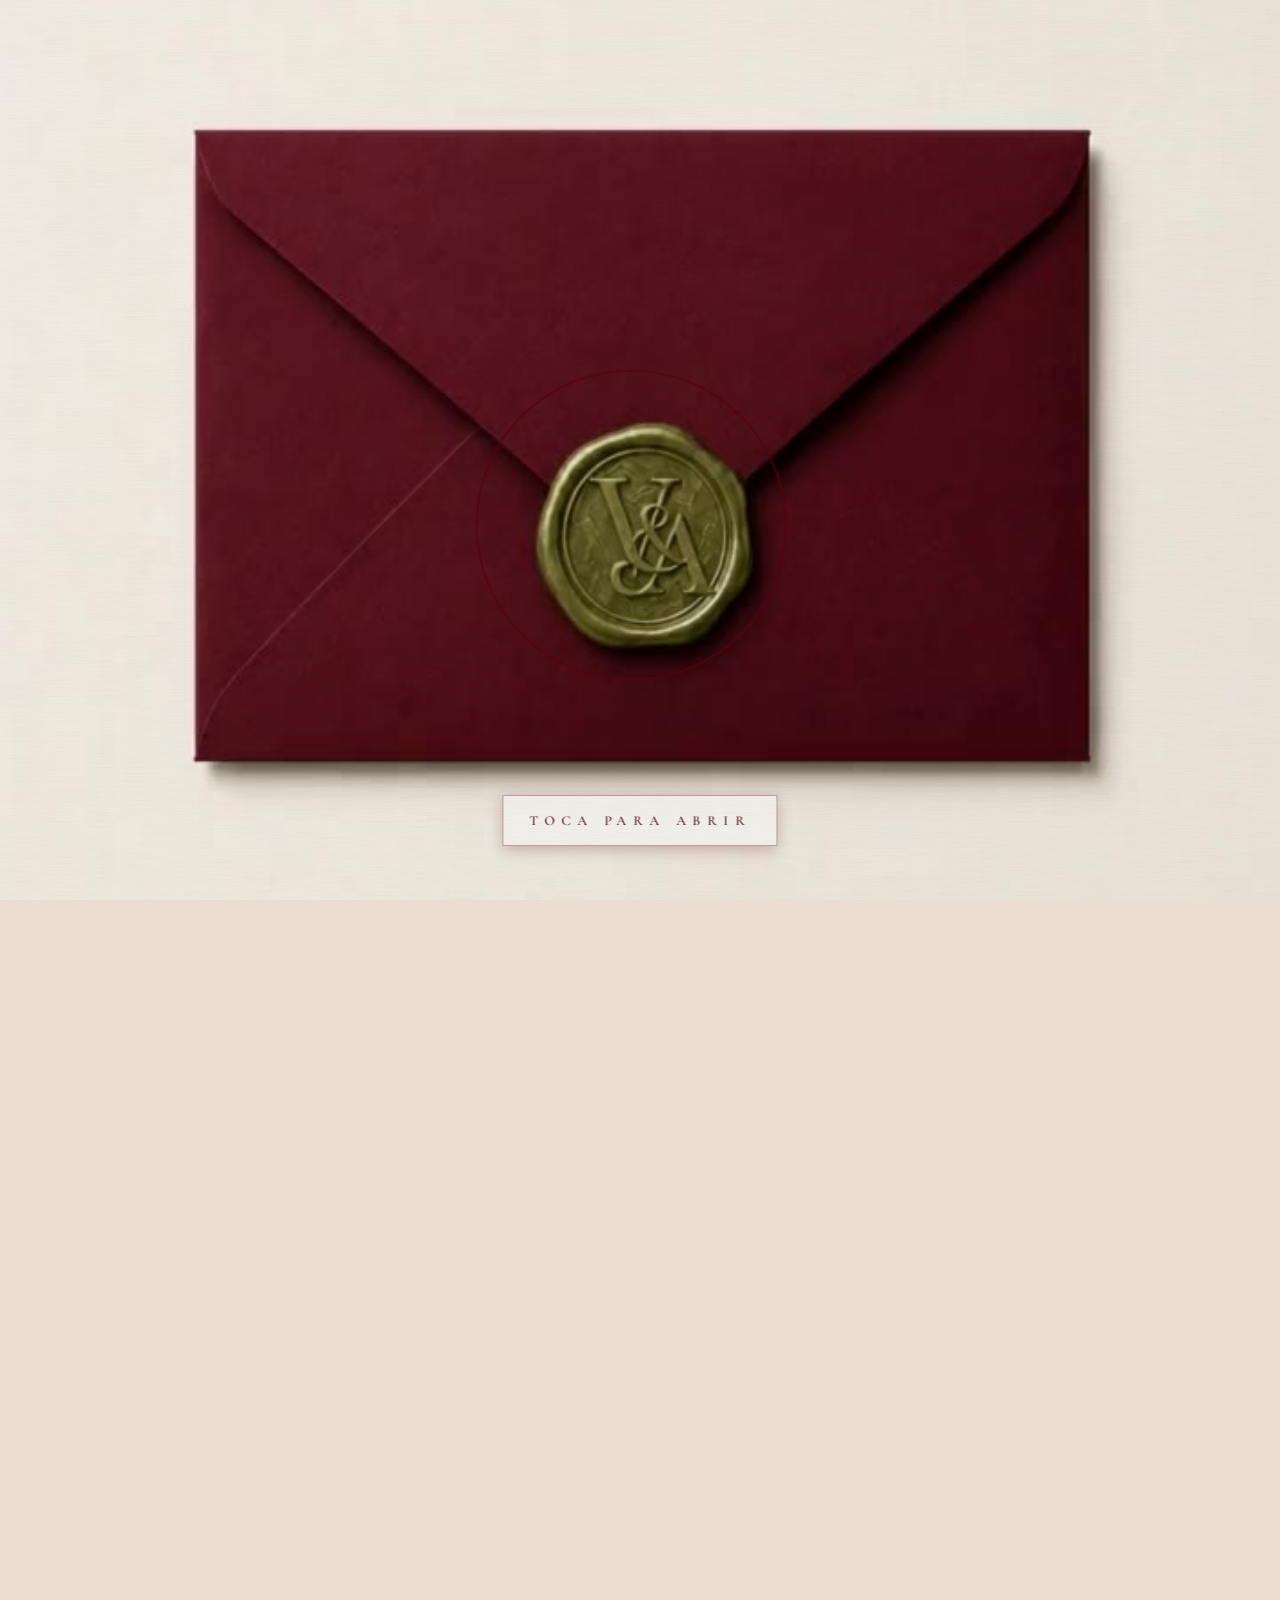
==== index.html @ ddeec551 "feat: los exports salen en Excel con el diseño de la invitación Eran CSV. Excel los abre con aviso d" ====
<!DOCTYPE html>
<html lang="es">
<head>
<meta charset="UTF-8">
<meta name="viewport" content="width=device-width, initial-scale=1.0, maximum-scale=1, user-scalable=no">
<meta name="theme-color" content="#5C1525">
<title>Valeria & Apolo · 07.11.2026</title>

<!-- ============================================================
     VISTA PREVIA EN WHATSAPP

     WhatsApp no deja adjuntar una foto a un mensaje pre-escrito
     (wa.me es solo texto). Lo que sí hace es leer estas etiquetas
     del link y armar una tarjeta con la foto, el título y la
     descripción. Por eso la foto de Valeria y Apolo aparece en el
     mensaje aunque el texto vaya solo.

     La URL de la imagen tiene que ser absoluta: el robot de
     WhatsApp no resuelve rutas relativas ni ejecuta JavaScript.
============================================================ -->
<meta property="og:type"        content="website">
<meta property="og:site_name"   content="Valeria &amp; Apolo">
<meta property="og:locale"      content="es_GT">
<meta property="og:url"         content="https://apoloalvaradoc-cmd.github.io/wedding-valeria-apolo/">
<meta property="og:title"       content="Valeria &amp; Apolo · 7 de noviembre 2026">
<meta property="og:description" content="Nos casamos y queremos que seas parte. Abre tu invitación y confirma tu asistencia.">
<meta property="og:image"       content="https://apoloalvaradoc-cmd.github.io/wedding-valeria-apolo/og-preview.jpg">
<meta property="og:image:type"  content="image/jpeg">
<meta property="og:image:width"  content="1200">
<meta property="og:image:height" content="630">
<meta property="og:image:alt"   content="Valeria y Apolo bailando en un muelle del lago de Atitlán">
<meta name="twitter:card"        content="summary_large_image">
<meta name="twitter:title"       content="Valeria &amp; Apolo · 7 de noviembre 2026">
<meta name="twitter:description" content="Nos casamos y queremos que seas parte. Abre tu invitación y confirma tu asistencia.">
<meta name="twitter:image"       content="https://apoloalvaradoc-cmd.github.io/wedding-valeria-apolo/og-preview.jpg">

<link rel="preconnect" href="https://fonts.googleapis.com">
<link rel="preconnect" href="https://fonts.gstatic.com" crossorigin>
<link href="https://fonts.googleapis.com/css2?family=Pinyon+Script&family=Cormorant+Garamond:wght@300;400;500;600;700&display=swap" rel="stylesheet">
<style>
/* ============================================================
   PALETA · basada en moodboard de Valeria & Apolo
   Burgundy · Rosa · Blush · Olivo · Sage · Crema
============================================================ */
:root {
  /* PANTONE OFICIAL · Valeria & Apolo */
  --wine:         #580410;  /* deep burgundy (primary) */
  --wine-dark:    #390000;  /* darker burgundy (deepest) */
  --wine-deep:    #390000;
  --wine-soft:    #6B0915;
  --corinto:      #580410;
  --rose:         #B8455E;
  --rose-powder:  #D9A7AC;
  --rose-deep:    #75763E;  /* aliased to olive (eyebrows etc.) */
  --blush:        #E6C4C0;
  --olive:        #75763E;  /* dark olive (text accents, eyebrows) */
  --olive-dark:   #5C5C2F;
  --olive-deep:   #4A4925;
  --sage:         #C4C5A0;  /* light sage (borders, dividers) */
  --cream:        #F1F0EA;  /* official off-white cream */
  --cream-light:  #F8F7F2;
  --cream-dark:   #E2E0D4;
  --ivory:        #F1F0EA;
  --ink:          #2B1F22;
  --muted:        #8A7A7D;
  --paper-shadow: rgba(57, 0, 0, 0.06);
  /* Dos tipografías en toda la invitación, no más:
       · script  — Pinyon Script, la de letra de carta. TODOS los títulos.
       · texto   — Cormorant Garamond, para todo lo demás.
     Las otras dos variables quedan como alias para no tener que tocar las
     41 declaraciones repartidas por el archivo; apuntan a las mismas dos
     familias. Antes había cuatro: Italianno era una segunda cursiva y Lato
     una segunda normal, y se mezclaban sin criterio. */
  --font-script:  'Pinyon Script', cursive;
  --font-display: 'Pinyon Script', cursive;
  --font-serif:   'Cormorant Garamond', serif;
  --font-sans:    'Cormorant Garamond', serif;
  /* Pinyon Script no tiene negrita real (un solo peso). Este trazo le da
     algo más de cuerpo sin el emborronado de la negrita sintética. */
  --trazo-titulo: 0.35px;
  --ease-luxe:    cubic-bezier(0.76, 0, 0.24, 1);
  --ease-soft:    cubic-bezier(0.25, 0.46, 0.45, 0.94);
  --paper-linen:  url("data:image/svg+xml,%3Csvg xmlns='http://www.w3.org/2000/svg' viewBox='0 0 400 400'%3E%3Cdefs%3E%3Cpattern id='v' x='0' y='0' width='2.2' height='80' patternUnits='userSpaceOnUse'%3E%3Crect width='0.7' height='80' fill='%23000' opacity='0.05'/%3E%3C/pattern%3E%3Cpattern id='h' x='0' y='0' width='80' height='2.2' patternUnits='userSpaceOnUse'%3E%3Crect width='80' height='0.5' fill='%23000' opacity='0.035'/%3E%3C/pattern%3E%3Cfilter id='g'%3E%3CfeTurbulence type='fractalNoise' baseFrequency='2.4' numOctaves='1' stitchTiles='stitch' seed='4'/%3E%3CfeColorMatrix values='0 0 0 0 0.24 0 0 0 0 0.08 0 0 0 0 0.12 0 0 0 0.08 0'/%3E%3C/filter%3E%3C/defs%3E%3Crect width='100%25' height='100%25' fill='url(%23v)'/%3E%3Crect width='100%25' height='100%25' fill='url(%23h)'/%3E%3Crect width='100%25' height='100%25' filter='url(%23g)'/%3E%3C/svg%3E");
  --paper-noise:  url("data:image/svg+xml,%3Csvg xmlns='http://www.w3.org/2000/svg' viewBox='0 0 320 320'%3E%3Cfilter id='n'%3E%3CfeTurbulence type='fractalNoise' baseFrequency='0.9' numOctaves='2' stitchTiles='stitch' seed='5'/%3E%3CfeColorMatrix values='0 0 0 0 0.28 0 0 0 0 0.06 0 0 0 0 0.10 0 0 0 0.07 0'/%3E%3C/filter%3E%3C/defs%3E%3Crect width='100%25' height='100%25' filter='url(%23n)'/%3E%3C/svg%3E");
  --paper-grain:  url("data:image/svg+xml,%3Csvg xmlns='http://www.w3.org/2000/svg' viewBox='0 0 200 200'%3E%3Cfilter id='g'%3E%3CfeTurbulence type='fractalNoise' baseFrequency='1.8' numOctaves='1' stitchTiles='stitch' seed='8'/%3E%3CfeColorMatrix values='0 0 0 0 0.18 0 0 0 0 0.06 0 0 0 0 0.09 0 0 0 0.05 0'/%3E%3C/filter%3E%3C/defs%3E%3Crect width='100%25' height='100%25' filter='url(%23g)'/%3E%3C/svg%3E");
  /* High-frequency cotton fibers (long thin strands) */
  --paper-fibers: url("data:image/svg+xml,%3Csvg xmlns='http://www.w3.org/2000/svg' viewBox='0 0 320 320'%3E%3Cfilter id='f'%3E%3CfeTurbulence type='turbulence' baseFrequency='0.025 1.4' numOctaves='2' seed='11'/%3E%3CfeColorMatrix values='0 0 0 0 0.42 0 0 0 0 0.30 0 0 0 0 0.18 0 0 0 0.18 0'/%3E%3C/filter%3E%3Crect width='100%25' height='100%25' filter='url(%23f)'/%3E%3C/svg%3E");
  /* Cross-fiber weave (low-freq mottling) */
  --paper-cotton: url("data:image/svg+xml,%3Csvg xmlns='http://www.w3.org/2000/svg' viewBox='0 0 280 280'%3E%3Cfilter id='c'%3E%3CfeTurbulence type='fractalNoise' baseFrequency='0.55' numOctaves='3' stitchTiles='stitch' seed='3'/%3E%3CfeColorMatrix values='0 0 0 0 0.50 0 0 0 0 0.32 0 0 0 0 0.20 0 0 0 0.10 0'/%3E%3C/filter%3E%3Crect width='100%25' height='100%25' filter='url(%23c)'/%3E%3C/svg%3E");
  /* Velvet pile — directional thread pattern */
  --velvet-pile: url("data:image/svg+xml,%3Csvg xmlns='http://www.w3.org/2000/svg' viewBox='0 0 600 600'%3E%3Cfilter id='vp'%3E%3CfeTurbulence type='turbulence' baseFrequency='0.9 0.04' numOctaves='3' seed='7'/%3E%3CfeColorMatrix values='0 0 0 0 0.04 0 0 0 0 0.02 0 0 0 0 0.03 0 0 0 0.65 0'/%3E%3C/filter%3E%3Crect width='100%25' height='100%25' filter='url(%23vp)'/%3E%3C/svg%3E");
  /* Foxing / time spots — irregular faded marks */
  --paper-foxing: url("data:image/svg+xml,%3Csvg xmlns='http://www.w3.org/2000/svg' viewBox='0 0 400 400'%3E%3Cfilter id='fx'%3E%3CfeTurbulence type='fractalNoise' baseFrequency='0.012' numOctaves='2' seed='17'/%3E%3CfeColorMatrix values='0 0 0 0 0.55 0 0 0 0 0.35 0 0 0 0 0.18 0 0 0 0.06 -0.02'/%3E%3C/filter%3E%3Crect width='100%25' height='100%25' filter='url(%23fx)'/%3E%3C/svg%3E");
}
* { margin: 0; padding: 0; box-sizing: border-box; }
html { scroll-behavior: smooth; -webkit-text-size-adjust: 100%; }
body {
  font-family: var(--font-sans);
  /* Background oficial del proyecto · #EBDDD1 (warm beige) */
  background: #EBDDD1;
  color: var(--ink);
  line-height: 1.6;
  -webkit-font-smoothing: antialiased;
  -moz-osx-font-smoothing: grayscale;
  overflow-x: hidden;
  position: relative;
}
body::before {
  content: ''; position: fixed; inset: 0; pointer-events: none; z-index: 1;
  background:
    /* sutiles ambientes warm en blanco */
    radial-gradient(ellipse 80% 50% at 15% 10%, rgba(255, 250, 235, 0.5), transparent 60%),
    radial-gradient(ellipse 70% 40% at 85% 90%, rgba(107, 26, 45, 0.04), transparent 60%);
}
body > * { position: relative; z-index: 2; }
button { font: inherit; cursor: pointer; border: none; background: none; color: inherit; }
input, textarea, select { font: inherit; color: inherit; }
img { max-width: 100%; display: block; }
a { color: inherit; text-decoration: none; }
.hidden { display: none !important; }
::selection { background: var(--wine); color: var(--cream); }
body.locked { overflow: hidden; }

/* ============================================================
   COVER · cream embossed envelope on linen surface
   Real photographic textures · Textura papel.png + Sello invitación.png
============================================================ */
#cover {
  position: fixed; inset: 0; z-index: 200;
  cursor: pointer;
  /* Tilt parallax variables (set by JS) */
  --tilt-x: 0deg;
  --tilt-y: 0deg;
  --tilt-px: 0px;
  --tilt-py: 0px;
  --light-x: 35%;
  --light-y: 28%;

  /* Respaldo por si el <video> no carga en absoluto: el sobre se ve igual.
     Va en el shorthand porque uno posterior borraría background-image. */
  background: #EBDDD1 url('portada-poster.jpg') center / cover no-repeat;
  display: flex; flex-direction: column; align-items: center; justify-content: center;
  padding: 2rem 1.2rem;
  perspective: 1600px;
  overflow: hidden;
  transition: opacity 1.1s ease 1.1s, transform 1.1s ease 1.1s, visibility 0s linear 2.3s;
}
/* very subtle warm vignette around edges (cream-on-cream depth) */
#cover::before {
  content: ''; position: absolute; inset: 0; pointer-events: none;
  background:
    radial-gradient(ellipse 115% 90% at 50% 50%, transparent 60%, rgba(160, 115, 65, 0.10) 92%, rgba(140, 90, 45, 0.20) 100%);
  mix-blend-mode: multiply;
  z-index: 1;
}
/* removed warm specular bloom that lit only the upper portion */
#cover::after {
  content: ''; position: absolute; inset: 0; pointer-events: none;
}

/* unifying paper-grain overlay across the whole cover (above envelope, very subtle) */
.cover-grain {
  position: absolute; inset: 0; pointer-events: none; z-index: 30;
  background-image: var(--paper-fibers), var(--paper-grain);
  background-size: 320px 320px, 200px 200px;
  mix-blend-mode: multiply;
  opacity: 0.35;
}
#cover.dismissed { opacity: 0; pointer-events: none; visibility: hidden; transform: scale(1.04); }

/* ============================================================
   COVER · VIDEO + TAP BUTTON (nueva portada)
============================================================ */
.cover-video {
  position: absolute;
  inset: 0;
  width: 100%;
  height: 100%;
  object-fit: cover;
  object-position: center;
  z-index: 1;
  pointer-events: none;
}

.cover-tap {
  position: absolute;
  /* Valores de arranque: posicionarSello() los recalcula sobre el sello real
     del video en cuanto carga, y en cada resize. Ver el JS más abajo. */
  top: 53%; left: 50%;
  transform: translate(-50%, -50%);
  width: clamp(110px, 26vw, 140px);
  aspect-ratio: 1;
  border-radius: 50%;
  /* Transparente — solo el borde y los pulse rings son visibles */
  background: transparent;
  border: none;
  cursor: pointer;
  z-index: 5;
  outline: none;
  display: flex;
  align-items: center;
  justify-content: center;
  padding: 0;
  transition: transform 0.25s var(--ease-soft);
}
.cover-tap:hover {
  transform: translate(-50%, -50%) scale(1.05);
}
.cover-tap:active { transform: translate(-50%, -50%) scale(0.96); }

/* When fading, slide the button up slightly */
#cover.opening .cover-tap { transform: translate(-50%, -50%) scale(1.1); opacity: 0; transition: opacity 0.5s ease, transform 0.5s ease; }
.cover-tap:focus-visible { outline: 2px dashed rgba(241, 240, 234, 0.7); outline-offset: 6px; }

/* Pulse rings (idle indicator) — visible burgundy on cream/white */
.cover-tap-pulse {
  position: absolute;
  inset: 0;
  border-radius: 50%;
  border: 2px solid rgba(88, 4, 16, 0.45);
  pointer-events: none;
  animation: coverTapRipple 2.6s ease-out infinite;
}
.cover-tap-pulse.delay { animation-delay: 1.3s; }
@keyframes coverTapRipple {
  0%   { transform: scale(0.8); opacity: 0; }
  20%  { opacity: 0.85; }
  100% { transform: scale(1.7); opacity: 0; }
}

.cover-tap-label {
  position: absolute;
  cursor: pointer;
  /* La barra inferior de Safari en iPhone tapa lo anclado abajo. */
  bottom: calc(6% + env(safe-area-inset-bottom, 0px));
  left: 50%;
  transform: translateX(-50%);
  z-index: 6;
  font-family: var(--font-sans);
  font-size: 0.85rem;
  letter-spacing: 0.5em;
  text-transform: uppercase;
  color: var(--wine);
  background: rgba(241, 240, 234, 0.9);
  backdrop-filter: blur(6px);
  -webkit-backdrop-filter: blur(6px);
  padding: 0.85rem 1.6rem;
  border: 1px solid rgba(88, 4, 16, 0.35);
  white-space: nowrap;
  font-weight: 500;
  pointer-events: none;
  box-shadow: 0 4px 14px rgba(88, 4, 16, 0.25);
  animation: coverTapLabelPulse 2.4s ease-in-out infinite;
}
@keyframes coverTapLabelPulse {
  0%, 100% { opacity: 0.85; }
  50%      { opacity: 1; }
}

/* Cuando está abriendo, esconder el botón inmediatamente */
/* Mientras el video termina de cargar tras el toque, los anillos laten más
   rápido: sin esto la portada parece congelada y se vuelve a tocar. */
#cover.cargando .cover-tap-pulse { animation-duration: 0.9s; }
#cover.cargando .cover-tap { animation: coverEsperando 1.2s ease-in-out infinite; }
@keyframes coverEsperando {
  0%, 100% { transform: translate(-50%, -50%) scale(1); }
  50%      { transform: translate(-50%, -50%) scale(1.06); }
}

#cover.opening .cover-tap,
#cover.opening .cover-tap-pulse,
#cover.opening .cover-tap-label { opacity: 0; transition: opacity 0.45s ease; pointer-events: none; }

/* ---------- atmosphere: floating gold motes (sun-flecks on paper) ---------- */
.dust-motes { position: absolute; inset: 0; pointer-events: none; z-index: 3; overflow: hidden; mix-blend-mode: multiply; }
.dust-mote {
  position: absolute;
  width: 4px; height: 4px;
  border-radius: 50%;
  background: radial-gradient(circle, rgba(150, 100, 50, 0.65) 0%, rgba(140, 90, 45, 0.25) 40%, transparent 70%);
  filter: blur(0.6px);
  opacity: 0;
  animation: dustDrift linear infinite;
}
@keyframes dustDrift {
  0%   { transform: translate3d(0, 105vh, 0); opacity: 0; }
  10%  { opacity: var(--dust-op, 0.7); }
  85%  { opacity: var(--dust-op, 0.7); }
  100% { transform: translate3d(var(--dust-dx, 30px), -10vh, 0); opacity: 0; }
}
.dust-mote:nth-child(1)  { left: 6%;  width: 5px; height: 5px; --dust-dx: 30px;  --dust-op: 0.85; animation-duration: 24s; animation-delay: -2s; }
.dust-mote:nth-child(2)  { left: 14%; width: 3px; height: 3px; --dust-dx: -22px; --dust-op: 0.55; animation-duration: 32s; animation-delay: -8s; }
.dust-mote:nth-child(3)  { left: 22%; width: 6px; height: 6px; --dust-dx: 40px;  --dust-op: 0.7;  animation-duration: 28s; animation-delay: -16s; }
.dust-mote:nth-child(4)  { left: 30%; width: 2px; height: 2px; --dust-dx: -35px; --dust-op: 0.4;  animation-duration: 38s; animation-delay: -4s; }
.dust-mote:nth-child(5)  { left: 38%; width: 4px; height: 4px; --dust-dx: 18px;  --dust-op: 0.7;  animation-duration: 30s; animation-delay: -22s; }
.dust-mote:nth-child(6)  { left: 48%; width: 3px; height: 3px; --dust-dx: -28px; --dust-op: 0.5;  animation-duration: 26s; animation-delay: -10s; }
.dust-mote:nth-child(7)  { left: 56%; width: 5px; height: 5px; --dust-dx: 33px;  --dust-op: 0.8;  animation-duration: 34s; animation-delay: -18s; }
.dust-mote:nth-child(8)  { left: 64%; width: 2px; height: 2px; --dust-dx: -20px; --dust-op: 0.45; animation-duration: 40s; animation-delay: -6s; }
.dust-mote:nth-child(9)  { left: 72%; width: 4px; height: 4px; --dust-dx: 42px;  --dust-op: 0.65; animation-duration: 28s; animation-delay: -14s; }
.dust-mote:nth-child(10) { left: 80%; width: 6px; height: 6px; --dust-dx: -25px; --dust-op: 0.85; animation-duration: 30s; animation-delay: -2s; }
.dust-mote:nth-child(11) { left: 88%; width: 3px; height: 3px; --dust-dx: 22px;  --dust-op: 0.55; animation-duration: 36s; animation-delay: -20s; }
.dust-mote:nth-child(12) { left: 94%; width: 4px; height: 4px; --dust-dx: -30px; --dust-op: 0.7;  animation-duration: 32s; animation-delay: -12s; }

/* ---------- falling rose petals (burgundy on cream — readable contrast) ---------- */
.petals { position: absolute; inset: 0; pointer-events: none; overflow: hidden; z-index: 2; }
.petal {
  position: absolute; top: -30px;
  width: 14px; height: 14px;
  background: radial-gradient(ellipse at 30% 30%, #C8657A, #9C2840 55%, #6B1A2D 100%);
  border-radius: 50% 0 50% 0;
  opacity: 0;
  filter: drop-shadow(0 3px 4px rgba(80, 30, 35, 0.3)) blur(0.6px);
  animation: petalFall linear infinite;
}
@keyframes petalFall {
  0%   { transform: translate3d(0, -30px, 0) rotate(0deg); opacity: 0; }
  8%   { opacity: 0.85; }
  92%  { opacity: 0.7; }
  100% { transform: translate3d(var(--x-drift, 30px), 110vh, 0) rotate(540deg); opacity: 0; }
}
.petal:nth-child(1)  { left: 8%;  animation-duration: 18s; animation-delay: -1s;  --x-drift: 35px; }
.petal:nth-child(2)  { left: 24%; animation-duration: 24s; animation-delay: -7s;  --x-drift: -28px; filter: drop-shadow(0 2px 3px rgba(0,0,0,0.2)) blur(1.4px); }
.petal:nth-child(3)  { left: 42%; animation-duration: 22s; animation-delay: -13s; --x-drift: 45px; }
.petal:nth-child(4)  { left: 60%; animation-duration: 26s; animation-delay: -3s;  --x-drift: -38px; filter: drop-shadow(0 2px 3px rgba(0,0,0,0.2)) blur(1.6px); }
.petal:nth-child(5)  { left: 76%; animation-duration: 20s; animation-delay: -9s;  --x-drift: 32px; }
.petal:nth-child(6)  { left: 92%; animation-duration: 23s; animation-delay: -5s;  --x-drift: -25px; filter: drop-shadow(0 2px 3px rgba(0,0,0,0.2)) blur(1.2px); }
.petal.dark  { background: radial-gradient(ellipse at 30% 30%, #9C2E45, #6B1A2D 60%, #3F0C18); }
.petal.cream { background: radial-gradient(ellipse at 30% 30%, #E0B5B0, #B8455E 55%, #8B2A3F); }

/* ---------- top eyebrow ---------- */
.cover-eyebrow {
  font-family: var(--font-serif); font-weight: 500;
  font-size: 1.05rem; letter-spacing: 0.4em; text-transform: uppercase;
  color: var(--wine-dark);
  margin-bottom: 2.2rem;
  position: relative; z-index: 5;
  display: inline-flex; align-items: center; gap: 0.95rem;
  text-shadow: 0 1px 0 rgba(255, 252, 240, 0.7);
  opacity: 0; animation: fadeInUp 1.2s var(--ease-soft) 0.4s both;
}
.cover-eyebrow::before, .cover-eyebrow::after {
  content: ''; width: 42px; height: 1px;
  background: linear-gradient(to right, transparent, rgba(74, 16, 31, 0.6), transparent);
}

/* ---------- the paper stage (3D wrapper for parallax tilt) ---------- */
.paper-stage {
  position: relative; z-index: 10;
  width: min(86vw, 410px);
  aspect-ratio: 1.42 / 1;
  transform-style: preserve-3d;
  transform: rotateX(calc(var(--tilt-y) * -1)) rotateY(var(--tilt-x)) translate3d(var(--tilt-px), var(--tilt-py), 0);
  transition: transform 0.45s cubic-bezier(0.2, 0.8, 0.2, 1);
  opacity: 0; animation: stageEntrance 1.4s var(--ease-luxe) 0.5s both;
}
@media (min-width: 640px) { .paper-stage { width: min(70vw, 470px); } }
@keyframes stageEntrance {
  0%   { opacity: 0; transform: translateY(-80px) scale(0.92) rotateX(8deg); }
  60%  { opacity: 1; transform: translateY(8px) scale(1.01) rotateX(-1deg); }
  100% { opacity: 1; transform: translateY(0) scale(1) rotateX(0); }
}

/* ---------- THE ENVELOPE ---------- */
.envelope {
  position: relative; width: 100%; height: 100%;
  transform-style: preserve-3d; cursor: pointer;
  transition: transform 0.4s var(--ease-soft);
  /* burgundy on cream — sombras más oscuras para contraste */
  filter:
    drop-shadow(0 1px 0 rgba(40, 10, 18, 0.32))             /* hairline edge */
    drop-shadow(0 3px 5px rgba(40, 10, 18, 0.4))            /* contact shadow */
    drop-shadow(0 14px 22px rgba(50, 15, 22, 0.32))         /* lift shadow */
    drop-shadow(0 32px 48px rgba(40, 10, 18, 0.24))         /* mid ambient */
    drop-shadow(0 56px 76px rgba(30, 5, 12, 0.18));         /* wide ambient */
  animation: envelopeBreathe 7s ease-in-out infinite 2s;
}
.envelope:hover { transform: translateY(-2px); }
@keyframes envelopeBreathe {
  0%, 100% { transform: translateY(0); }
  50%      { transform: translateY(-2px); }
}

/* ---------- ENVELOPE BODY (rectangle behind the flap, embossed corners visible) ---------- */
.envelope-body {
  position: absolute; inset: 0;
  background:
    /* burgundy envelope photo recoloreada — embossed flowers + V baked in */
    url("Sobre-burgundy.png"),
    var(--wine);
  /* show bottom portion of the image (below the V) so body reads as plain burgundy paper */
  background-size: 100% 220%, 100% 100%;
  background-position: center 100%, center;
  background-repeat: no-repeat, no-repeat;
  border-radius: 3px;
  box-shadow:
    inset 0 0 60px rgba(0, 0, 0, 0.2),
    inset 0 -2px 6px rgba(0, 0, 0, 0.15);
  overflow: hidden;
}
/* darker side-shading on burgundy — adds depth */
.envelope-body::before {
  content: ''; position: absolute; inset: 0; pointer-events: none;
  background:
    radial-gradient(ellipse 130% 8% at 50% 0%,   transparent 60%, rgba(0, 0, 0, 0.18) 100%),
    radial-gradient(ellipse 130% 8% at 50% 100%, transparent 60%, rgba(0, 0, 0, 0.18) 100%),
    radial-gradient(ellipse 6% 120% at 0% 50%,   transparent 60%, rgba(0, 0, 0, 0.15) 100%),
    radial-gradient(ellipse 6% 120% at 100% 50%, transparent 60%, rgba(0, 0, 0, 0.15) 100%);
}
/* V-crease shadow — darker on burgundy */
.envelope-body::after {
  content: ''; position: absolute; inset: 0; pointer-events: none;
  background:
    linear-gradient(to bottom right, transparent 49.4%, rgba(0, 0, 0, 0.32) 49.75%, rgba(0, 0, 0, 0.45) 50%, rgba(0, 0, 0, 0.32) 50.25%, transparent 50.6%),
    linear-gradient(to bottom left,  transparent 49.4%, rgba(0, 0, 0, 0.32) 49.75%, rgba(0, 0, 0, 0.45) 50%, rgba(0, 0, 0, 0.32) 50.25%, transparent 50.6%);
}

/* monogram on body (visible only when flap is open — sits behind card) */
.envelope-body-monogram {
  position: absolute; left: 50%; top: 50%; transform: translate(-50%, -55%);
  font-family: var(--font-script);
  font-size: clamp(4rem, 14vw, 6rem);
  color: rgba(110, 65, 30, 0.18);
  letter-spacing: -0.04em;
  white-space: nowrap;
  text-shadow:
    1px 1px 0 rgba(60, 30, 12, 0.16),
    -1px -1px 0 rgba(255, 250, 230, 0.5);
  pointer-events: none;
  z-index: 1;
  display: none; /* keep clean — texture handles the visual richness */
}

/* gold foil hairline border visible inside the envelope */
.envelope-body-border {
  position: absolute; inset: 8px; pointer-events: none;
  border: 0.5px solid rgba(155, 110, 50, 0.35);
  z-index: 1;
}
.envelope-body-border::after {
  content: ''; position: absolute; inset: 1.5px; pointer-events: none;
  border: 0.5px solid rgba(255, 230, 180, 0.25);
}

/* ---------- THE INNER CARD (slides up from envelope) ---------- */
.envelope-card {
  position: absolute;
  top: 9%; left: 5%; right: 5%; bottom: 9%;
  background:
    url("Textura%20papel.png"),
    linear-gradient(180deg, var(--cream) 0%, var(--cream-dark) 100%);
  background-size: cover, 100% 100%;
  background-blend-mode: multiply, normal;
  border-radius: 1px;
  display: flex; flex-direction: column;
  align-items: center; justify-content: center;
  padding: 1rem 1.4rem;
  z-index: 2;
  /* starts inside the envelope, slightly below center so flap covers it */
  transform: translateY(8%) scale(0.97);
  opacity: 0;
  box-shadow:
    0 1px 0 rgba(255,255,255,0.4) inset,
    0 4px 8px rgba(85, 45, 20, 0.18),
    0 8px 16px rgba(75, 40, 15, 0.12);
  transition: transform 1.4s cubic-bezier(0.22, 0.6, 0.3, 1) 1s, opacity 0.4s ease 1s, box-shadow 1.2s ease 1s;
}
.envelope-card::before {
  content: ''; position: absolute; inset: 8px; pointer-events: none;
  border: 0.5px solid rgba(120, 70, 35, 0.35);
}
.envelope-card::after {
  content: ''; position: absolute; inset: 11px; pointer-events: none;
  border-top: 0.5px solid rgba(170, 130, 70, 0.4);
  border-bottom: 0.5px solid rgba(170, 130, 70, 0.4);
}
.card-eyebrow {
  font-family: var(--font-serif);
  font-size: 0.55rem; letter-spacing: 0.5em; text-transform: uppercase;
  color: rgba(115, 70, 35, 0.7);
}
.card-monogram {
  font-family: var(--font-script);
  color: var(--wine-deep);
  font-size: clamp(2rem, 6.5vw, 2.6rem);
  line-height: 1;
  margin: 0.25rem 0 0.15rem;
  text-shadow:
    1px 1px 0 rgba(255,250,235,0.6),
    -0.5px -0.5px 0 rgba(60, 30, 12, 0.4);
}
.card-divider {
  display: inline-flex; align-items: center; gap: 0.4rem;
  margin: 0.2rem 0;
}
.card-divider .l { width: 22px; height: 1px; background: linear-gradient(to right, transparent, rgba(115, 70, 35, 0.6)); }
.card-divider .r { width: 22px; height: 1px; background: linear-gradient(to left, transparent, rgba(115, 70, 35, 0.6)); }
.card-divider .d { width: 3px; height: 3px; border-radius: 50%; background: rgba(115, 70, 35, 0.7); }
.card-date {
  font-family: var(--font-serif);
  color: var(--wine-deep);
  font-size: 0.78rem; letter-spacing: 0.32em;
  margin-top: 0.2rem;
}
.envelope.opening .envelope-card {
  transform: translateY(-52%) scale(1.02);
  opacity: 1;
  box-shadow:
    0 1px 0 rgba(255,255,255,0.4) inset,
    0 22px 38px rgba(80, 40, 15, 0.4),
    0 38px 60px rgba(75, 35, 10, 0.28);
}

/* ---------- THE FLAP (top triangle, hinged at top — uses real paper texture) ---------- */
.envelope-flap {
  position: absolute; top: 0; left: 0; width: 100%; height: 62%;
  background:
    /* same burgundy envelope image — show top portion (con la V baked in) */
    url("Sobre-burgundy.png"),
    var(--wine);
  background-size: 100% 162%, 100% 100%;
  background-position: center 0%, center;
  background-repeat: no-repeat, no-repeat;
  clip-path: polygon(0 0, 100% 0, 50% 100%);
  transform-origin: top center;
  transform: rotateX(0deg);
  transition: transform 1.2s cubic-bezier(0.5, 0.05, 0.2, 1.15) 0.55s;
  z-index: 4;
  backface-visibility: hidden;
  /* drop-shadow del flap sobre el body — define la V */
  filter:
    drop-shadow(0 4px 6px rgba(0, 0, 0, 0.45))
    drop-shadow(0 1px 2px rgba(0, 0, 0, 0.3));
}
/* subtle fold highlight at top */
.envelope-flap::before {
  content: ''; position: absolute; top: 0; left: 0; right: 0; height: 4px;
  background: linear-gradient(to bottom,
    rgba(255, 250, 230, 0.5) 0%,
    rgba(120, 80, 35, 0.18) 100%);
  pointer-events: none;
}
.envelope-flap-monogram { display: none; }

.envelope.opening .envelope-flap { transform: rotateX(-178deg); transition-delay: 0.55s; }

/* ---------- WAX SEAL · transparent PNG (real photo, sits naturally on paper) ---------- */
.envelope-seal {
  position: absolute; top: 50%; left: 50%;
  transform: translate(-50%, -50%) rotate(-7deg);
  width: clamp(100px, 28%, 130px); aspect-ratio: 1;
  z-index: 5;
  cursor: pointer;
  transition: transform 0.4s var(--ease-luxe), opacity 0.4s ease;
}
/* paper-indent ring: where the wax has pressed the paper down (darkens slightly + softens) */
.envelope-seal::before {
  content: ''; position: absolute;
  left: -6%; right: -6%; top: -2%; bottom: -10%;
  border-radius: 50%;
  background: radial-gradient(ellipse at 50% 60%,
    rgba(0, 0, 0, 0) 50%,
    rgba(0, 0, 0, 0.25) 65%,
    rgba(0, 0, 0, 0.42) 75%,
    rgba(0, 0, 0, 0) 90%);
  filter: blur(4px);
  z-index: -1;
}
.envelope-seal img {
  width: 100%; height: 100%;
  object-fit: contain;
  display: block;
  pointer-events: none;
  user-select: none;
  /* Tiny irregular tilt + multi-layer drop shadow on the burgundy paper */
  transform: rotate(2deg);
  filter:
    drop-shadow(0 1px 1px rgba(0, 0, 0, 0.55))
    drop-shadow(0 4px 6px rgba(0, 0, 0, 0.45))
    drop-shadow(0 10px 14px rgba(0, 0, 0, 0.4));
}
.envelope-seal:hover { transform: translate(-50%, -50%) rotate(-7deg) scale(1.04); }
.envelope-seal:hover img { filter: drop-shadow(0 1px 1px rgba(0, 0, 0, 0.55)) drop-shadow(0 4px 6px rgba(0, 0, 0, 0.45)) drop-shadow(0 14px 20px rgba(0, 0, 0, 0.55)) brightness(1.05); }
/* on click: tiny shake → growth → crack apart */
.envelope.opening .envelope-seal {
  animation: sealSnap 0.7s cubic-bezier(0.4, 0, 0.7, 0) forwards;
}
@keyframes sealSnap {
  0%   { transform: translate(-50%, -50%) rotate(-7deg) scale(1); opacity: 1; }
  10%  { transform: translate(-50.5%, -50%) rotate(-8deg) scale(1.02); opacity: 1; }
  20%  { transform: translate(-49.5%, -50%) rotate(-6deg) scale(1.03); opacity: 1; }
  30%  { transform: translate(-50.5%, -50%) rotate(-8deg) scale(1.05); opacity: 1; }
  40%  { transform: translate(-50%, -50%) rotate(-7deg) scale(1.16); opacity: 1; }
  100% { transform: translate(-50%, -50%) rotate(-5deg) scale(0.78); opacity: 0; }
}

/* wax shards — copies of the real seal image, masked to chunks, flying outward */
.seal-shards {
  position: absolute; top: 50%; left: 50%;
  width: clamp(100px, 28%, 130px); aspect-ratio: 1;
  transform: translate(-50%, -50%) rotate(-7deg);
  pointer-events: none; z-index: 6;
  opacity: 0;
}
.envelope.opening .seal-shards { opacity: 1; }
.seal-shard {
  position: absolute;
  inset: 0;
  background-image: url("Sello-verde.png");
  background-size: 100% 100%;
  background-repeat: no-repeat;
  filter: drop-shadow(0 6px 8px rgba(20, 30, 10, 0.5)) drop-shadow(0 2px 3px rgba(0,0,0,0.4));
  opacity: 0;
}
.seal-shard.s1 {
  clip-path: polygon(50% 50%, 100% 22%, 100% 70%, 78% 100%, 50% 92%);
  animation: shardFly1 1.2s cubic-bezier(0.3, 0, 0.7, 1) 0.35s forwards;
}
.seal-shard.s2 {
  clip-path: polygon(50% 50%, 22% 100%, 0% 75%, 5% 35%, 28% 18%);
  animation: shardFly2 1.2s cubic-bezier(0.3, 0, 0.7, 1) 0.4s forwards;
}
.seal-shard.s3 {
  clip-path: polygon(50% 50%, 28% 18%, 50% 8%, 78% 18%, 95% 35%);
  animation: shardFly3 1.2s cubic-bezier(0.3, 0, 0.7, 1) 0.45s forwards;
}
/* gravity arc: shards fly outward, then drop down */
@keyframes shardFly1 {
  0%   { opacity: 1; transform: translate(0,0) rotate(0); }
  35%  { opacity: 1; transform: translate(50%, -10%) rotate(80deg); }
  100% { opacity: 0; transform: translate(85%, 130%) rotate(220deg); }
}
@keyframes shardFly2 {
  0%   { opacity: 1; transform: translate(0,0) rotate(0); }
  35%  { opacity: 1; transform: translate(-65%, -8%) rotate(-100deg); }
  100% { opacity: 0; transform: translate(-105%, 130%) rotate(-260deg); }
}
@keyframes shardFly3 {
  0%   { opacity: 1; transform: translate(0,0) rotate(0); }
  30%  { opacity: 1; transform: translate(8%, -55%) rotate(70deg); }
  100% { opacity: 0; transform: translate(35%, 60%) rotate(180deg); }
}

/* tap pulse rings around seal */
.tap-pulse {
  position: absolute; top: 50%; left: 50%;
  width: clamp(100px, 28%, 130px); aspect-ratio: 1;
  transform: translate(-50%, -50%);
  pointer-events: none; z-index: 4;
}
.tap-pulse::before, .tap-pulse::after {
  content: ''; position: absolute; inset: 0;
  border-radius: 50%;
  border: 1.5px solid rgba(107, 26, 45, 0.45);
  animation: tapRipple 2.6s ease-out infinite;
}
.tap-pulse::after { animation-delay: 1.3s; }
@keyframes tapRipple {
  0%   { transform: scale(0.7); opacity: 0; }
  20%  { opacity: 0.85; }
  100% { transform: scale(1.55); opacity: 0; }
}
.envelope.opening .tap-pulse { display: none; }

/* ---------- COVER LABELS (below envelope, on cream paper) ---------- */
.cover-label {
  margin-top: 2.2rem; text-align: center;
  position: relative; z-index: 5;
  opacity: 0; animation: fadeInUp 1.2s var(--ease-soft) 1.2s both;
}
.cover-names {
  font-family: var(--font-display); color: var(--wine-deep);
  font-size: clamp(3.4rem, 12vw, 5rem); line-height: 1.05;
  text-shadow:
    0 1px 0 rgba(255, 252, 240, 0.75),
    1px 1px 1px rgba(95, 45, 25, 0.2);
  letter-spacing: 0.01em;
}
.cover-date {
  font-family: var(--font-serif); font-weight: 500;
  font-size: 1.15rem; letter-spacing: 0.42em; text-transform: uppercase;
  color: var(--wine); margin-top: 0.85rem;
  text-shadow: 0 1px 0 rgba(255, 252, 240, 0.75);
}
.cover-divider { display: inline-flex; align-items: center; justify-content: center; gap: 0.55rem; margin: 0.8rem auto 0; opacity: 0.75; }
.cover-divider .line { width: 36px; height: 1px; background: linear-gradient(to right, transparent, var(--wine), transparent); }
.cover-divider .dot { width: 4px; height: 4px; border-radius: 50%; background: var(--wine); }

.cover-cta {
  margin-top: 2rem; font-family: var(--font-sans); font-size: 0.85rem; font-weight: 500;
  letter-spacing: 0.32em; text-transform: uppercase;
  color: var(--wine);
  display: inline-flex; align-items: center; justify-content: center; gap: 0.8rem;
  position: relative; z-index: 5;
  white-space: nowrap;
  text-shadow: 0 1px 0 rgba(255, 252, 240, 0.75);
  opacity: 0;
  animation: fadeInUp 1s var(--ease-soft) 1.6s both, ctaPulse 2.4s ease-in-out 2.6s infinite;
}
.cover-cta::before, .cover-cta::after { content: ''; width: 30px; height: 1px; background: rgba(107, 26, 45, 0.6); }
@keyframes ctaPulse { 0%, 100% { opacity: 0.65; } 50% { opacity: 1; } }
#cover.opening .cover-cta { opacity: 0; transition: opacity 0.3s ease; }

/* opening cover: keep stage visible through the whole sequence, then fade cover */
#cover.opening { transition: opacity 1s ease 3s, visibility 0s linear 4s; }
#cover.opening .paper-stage {
  /* lift gently then settle (no zoom-out — that broke continuity) */
  animation: stageLift 3.4s cubic-bezier(0.4, 0, 0.4, 1) 0.4s forwards;
}
@keyframes stageLift {
  0%   { opacity: 1; transform: rotateX(0) rotateY(0) translate3d(0, 0, 0) scale(1); }
  40%  { opacity: 1; transform: rotateX(0) rotateY(0) translate3d(0, -6px, 0) scale(1.02); }
  85%  { opacity: 1; transform: rotateX(0) rotateY(0) translate3d(0, -10px, 0) scale(1.04); }
  100% { opacity: 0; transform: rotateX(0) rotateY(0) translate3d(0, -22px, 0) scale(1.06); }
}
#cover.opening .cover-label,
#cover.opening .cover-eyebrow {
  opacity: 0; transition: opacity 0.6s ease;
}
#cover.opening::before { opacity: 0.5; transition: opacity 1.5s ease 1.5s; }

@keyframes pulse { 0%, 100% { opacity: 0.75; } 50% { opacity: 1; } }
@keyframes fadeInUp { from { opacity: 0; transform: translateY(20px); } to { opacity: 1; transform: translateY(0); } }
@keyframes fadeInSlow { from { opacity: 0; } to { opacity: 0.85; } }

/* ============================================================
   NAV
============================================================ */
#nav {
  position: fixed; top: 0; left: 0; right: 0; z-index: 40;
  display: flex; align-items: center; justify-content: space-between;
  padding: 0.9rem 1.2rem;
  /* very subtle — barely a band, lets paper texture flow through */
  background: linear-gradient(180deg, rgba(250, 244, 230, 0.85) 0%, rgba(250, 244, 230, 0.6) 100%);
  backdrop-filter: blur(8px); -webkit-backdrop-filter: blur(8px);
  border-bottom: none;
  opacity: 0; transform: translateY(-100%);
  transition: opacity 0.6s ease 0.3s, transform 0.6s ease 0.3s;
}
#nav.visible { opacity: 1; transform: translateY(0); }
.nav-monogram { height: 38px; width: auto; display: block; user-select: none; }
@media (min-width: 640px) { .nav-monogram { height: 44px; } }
.nav-toggle { padding: 0.4rem; color: var(--wine); }
#nav-menu {
  position: fixed; inset: 0;
  background: rgba(244, 237, 221, 0.97);
  backdrop-filter: blur(6px); z-index: 35;
  display: flex; flex-direction: column; align-items: center; justify-content: center; gap: 1.4rem;
  opacity: 0; pointer-events: none; transition: opacity 0.3s ease;
}
#nav-menu.open { opacity: 1; pointer-events: auto; }
#nav-menu a { font-family: var(--font-serif); color: var(--wine); font-size: 1.4rem; letter-spacing: 0.2em; text-transform: uppercase; font-weight: 300; }
#nav-menu a:hover { color: var(--rose); }

/* ============================================================
   INVITATION
============================================================ */
#invitation { opacity: 0; transition: opacity 1.2s ease 1.8s; }
#invitation.visible { opacity: 1; }
.section { width: 100%; padding: 4rem 1.5rem; }
.section-inner { max-width: 680px; margin: 0 auto; }
@media (min-width: 768px) { .section { padding: 6rem 2rem; } }
.section-title-block { text-align: center; margin-bottom: 3rem; }
.section-eyebrow { font-family: var(--font-serif); font-weight: 500; font-size: 0.95rem; letter-spacing: 0.42em; text-transform: uppercase; color: var(--olive-dark); margin-bottom: 1rem; }
.section-title { font-family: var(--font-display); color: var(--wine); font-size: clamp(3.1rem, 11vw, 5rem); line-height: 1.05; -webkit-text-stroke: var(--trazo-titulo) currentColor; }
.section-subtitle { max-width: 520px; margin: 1.2rem auto 0; font-size: 1.1rem; color: var(--ink); font-family: var(--font-serif); line-height: 1.55; }
.section-divider { width: 80px; height: 1px; background: linear-gradient(to right, transparent, var(--sage) 50%, transparent); margin: 1.4rem auto 0; }
.section-divider::before, .section-divider::after { content: none; }
/* Floral divider variant */
.ornament-divider { display: flex; align-items: center; justify-content: center; gap: 0.6rem; margin: 1.4rem auto 0; max-width: 200px; }
.ornament-divider .line { flex: 1; height: 1px; background: linear-gradient(to right, transparent, var(--rose-powder)); }
.ornament-divider .line.right { background: linear-gradient(to left, transparent, var(--rose-powder)); }
.ornament-divider .mark { color: var(--wine); font-family: var(--font-serif); font-size: 1.2rem; }

/* ============================================================
   ORDEN DE SECCIONES (flex order overrides el orden del HTML)
============================================================ */
#invitation { display: flex; flex-direction: column; }
#invitation > .intro-art { order: 1; }
#invitation > #evento     { order: 2; }
#invitation > #countdown  { order: 3; }
#invitation > #rsvp       { order: 4; }
#invitation > #itinerario { order: 5; }
#invitation > #location   { order: 6; }
#invitation > #dresscode  { order: 7; }
#invitation > #adults     { order: 8; }
#invitation > #historia   { order: 9; }
#invitation > #playlist   { order: 10; }
#invitation > #gifts      { order: 11; }
#invitation > #faq        { order: 12; }
#invitation > #closing-cta{ order: 13; }
#invitation > footer      { order: 99; }

/* ============================================================
   FAQ · accordion preguntas frecuentes
============================================================ */
#faq { background: transparent; }
.faq-list { max-width: 640px; margin: 0 auto; display: flex; flex-direction: column; gap: 0.7rem; }
.faq-item {
  background: #ffffff;
  border: 1px solid rgba(196, 197, 160, 0.4);
  padding: 1rem 1.2rem;
  box-shadow: 0 1px 0 rgba(120, 75, 30, 0.12), 0 4px 8px rgba(95, 55, 20, 0.1);
  transition: box-shadow 0.25s ease;
}
.faq-item[open] {
  box-shadow: 0 1px 0 rgba(120, 75, 30, 0.16), 0 8px 18px rgba(95, 55, 20, 0.18);
}
.faq-item summary {
  list-style: none;
  cursor: pointer;
  font-family: var(--font-serif);
  font-size: 1.02rem;
  color: var(--wine);
  font-weight: 500;
  position: relative;
  padding-right: 1.8rem;
  user-select: none;
}
.faq-item summary::-webkit-details-marker { display: none; }
.faq-item summary::after {
  content: ''; position: absolute; right: 0.2rem; top: 50%;
  width: 10px; height: 10px;
  border-right: 1.5px solid var(--olive);
  border-bottom: 1.5px solid var(--olive);
  transform: translateY(-65%) rotate(45deg);
  transition: transform 0.25s ease;
}
.faq-item[open] summary::after { transform: translateY(-30%) rotate(-135deg); }
.faq-item p {
  margin-top: 0.7rem;
  color: var(--ink);
  font-family: var(--font-serif);
  font-size: 0.95rem;
  line-height: 1.65;
  padding-top: 0.7rem;
  border-top: 1px solid rgba(196, 197, 160, 0.4);
}

/* ============================================================
   CLOSING CTA · cierre con botón de confirmación
============================================================ */
#closing-cta { background: transparent; padding-top: 2rem; padding-bottom: 4rem; }
.closing-card {
  max-width: 520px; margin: 0 auto; padding: 2.6rem 1.8rem;
  text-align: center;
  background: #ffffff;
  border: 1px solid rgba(88, 4, 16, 0.25);
  box-shadow:
    0 1px 0 rgba(120, 75, 30, 0.16),
    0 6px 14px rgba(95, 55, 20, 0.18),
    0 22px 40px rgba(85, 45, 15, 0.16);
}
.closing-eyebrow {
  font-family: var(--font-serif); font-weight: 500;
  font-size: 0.78rem; letter-spacing: 0.45em; text-transform: uppercase;
  color: var(--olive-dark);
  margin-bottom: 0.4rem;
}
.closing-title {
  font-family: var(--font-display);
  color: var(--wine);
  font-size: clamp(2.4rem, 8vw, 3.4rem);
  line-height: 1.05;
  margin-bottom: 1rem;
}
.closing-message {
  font-family: var(--font-serif);
  color: var(--ink); font-size: 1rem; line-height: 1.65;
  margin-bottom: 1.6rem;
  max-width: 380px; margin-left: auto; margin-right: auto;
}

/* ============================================================
   HERO · intro text (texto descriptivo bajo el venue)
============================================================ */
.hero-intro-text {
  margin: 1.4rem auto 0;
  max-width: 360px;
  font-family: var(--font-serif);
 
  color: var(--ink);
  font-size: 0.96rem;
  line-height: 1.65;
}

/* ============================================================
   INTRO ART · primera vista tras el cover
============================================================ */
.intro-art {
  width: 100%;
  padding: 0;
  display: flex;
  justify-content: center;
  background: transparent;
}
.intro-art-img {
  width: 100%;
  max-width: 720px;
  height: auto;
  display: block;
  user-select: none;
  /* fade-in elegant entrance after the cover dismisses */
  animation: introArtFadeIn 1.4s var(--ease-soft) 0.2s both;
}
@keyframes introArtFadeIn {
  0%   { opacity: 0; transform: translateY(20px) scale(0.98); }
  100% { opacity: 1; transform: translateY(0)    scale(1); }
}

/* ============================================================
   INFORMACIÓN DEL EVENTO · imagen botánica con estilo tarjeta
============================================================ */
.info-evento-card-wrap {
  width: 100%;
  padding: 3rem 1.5rem 2.5rem;
  display: flex;
  justify-content: center;
  background: transparent;
}
.info-evento-card-img {
  width: 100%;
  max-width: 460px;
  height: auto;
  display: block;
  user-select: none;
  box-shadow:
    0 1px 0 rgba(120, 75, 30, 0.16),
    0 3px 5px rgba(95, 55, 20, 0.18),
    0 12px 22px rgba(85, 45, 15, 0.18),
    0 28px 48px rgba(70, 35, 10, 0.16);
}

/* ============================================================
   ITINERARIO · imagen "El Plan" con timeline botánico
============================================================ */
.itinerario-art {
  width: 100%;
  padding: 0;
  display: flex;
  justify-content: center;
  background: transparent;
}
.itinerario-art-img {
  width: 100%;
  max-width: 720px;
  height: auto;
  display: block;
  user-select: none;
}

/* ============================================================
   HERO
============================================================ */
.hero {
  padding: 5rem 1.2rem 4rem;
  background: transparent;
  position: relative; overflow: hidden;
}
.hero::before { content: ''; position: absolute; top: 10%; left: -80px; width: 220px; height: 220px; background: radial-gradient(circle, rgba(107, 26, 45, 0.12) 0%, transparent 70%); pointer-events: none; animation: floatSoft 9s ease-in-out infinite; }
.hero::after { content: ''; position: absolute; bottom: 5%; right: -60px; width: 260px; height: 260px; background: radial-gradient(circle, rgba(184, 69, 94, 0.16) 0%, transparent 70%); pointer-events: none; animation: floatSoft 11s ease-in-out infinite reverse; }
@keyframes floatSoft {
  0%, 100% { transform: translate(0, 0); }
  50%      { transform: translate(20px, -15px); }
}

.hero-card {
  position: relative; max-width: 520px; margin: 0 auto;
  /* Card con textura embossed cream sobre fondo blanco moderno */
  background:
    url("Textura%20papel.png"),
    var(--cream);
  background-size: cover, 100% 100%;
  background-position: center, center;
  background-blend-mode: multiply, normal;
  border: 1px solid rgba(196, 197, 160, 0.4);
  padding: 2.5rem 1.8rem;
  box-shadow:
    0 1px 0 rgba(120, 75, 30, 0.16),
    0 3px 5px rgba(95, 55, 20, 0.18),
    0 12px 22px rgba(85, 45, 15, 0.18),
    0 28px 48px rgba(70, 35, 10, 0.16);
  text-align: center;
}
@media (min-width: 640px) { .hero-card { padding: 3.5rem 2.8rem; } }
.hero-card::before, .hero-card::after { content: ''; position: absolute; width: 44px; height: 44px; border: 1px solid rgba(78, 92, 29, 0.6); pointer-events: none; }
.hero-card::before { top: 12px; left: 12px; border-right: none; border-bottom: none; }
.hero-card::after { bottom: 12px; right: 12px; border-left: none; border-top: none; }

.hero-eyebrow { font-family: var(--font-serif); font-weight: 500; font-size: 0.92rem; letter-spacing: 0.38em; text-transform: uppercase; color: var(--olive-dark); display: inline-flex; align-items: center; gap: 0.75rem; white-space: nowrap; }
.hero-eyebrow::before, .hero-eyebrow::after { content: ''; width: 26px; height: 1px; background: linear-gradient(to right, transparent, var(--sage), transparent); }
.hero-photo-wrap { margin: 1.8rem auto 1.8rem; width: 160px; height: 160px; border-radius: 50%; overflow: hidden; border: 3px solid var(--cream); box-shadow: 0 1px 0 rgba(78, 92, 29, 0.4), 0 8px 22px rgba(85, 45, 15, 0.3), 0 0 0 1px var(--sage); }
.hero-photo-wrap img { width: 100%; height: 100%; object-fit: cover; }

.hero-names { font-family: var(--font-display); color: var(--wine); font-size: clamp(3.9rem, 14vw, 6rem); line-height: 1.05; margin: 0.4rem 0; -webkit-text-stroke: var(--trazo-titulo) currentColor; }
.hero-amp { display: flex; align-items: center; justify-content: center; gap: 0.9rem; margin: 0.3rem 0; }
.hero-amp span { font-family: var(--font-serif); color: var(--wine); font-size: 1.4rem; }
.hero-amp::before, .hero-amp::after { content: ''; width: 48px; height: 1px; background: var(--wine); opacity: 0.5; }

.hero-date { margin-top: 2rem; display: flex; align-items: center; justify-content: center; gap: 1.1rem; font-family: var(--font-serif); }
.hero-date .day { font-size: 3.2rem; font-weight: 300; color: var(--wine); line-height: 1; }
.hero-date .meta { text-align: left; font-size: 0.85rem; letter-spacing: 0.28em; text-transform: uppercase; color: var(--ink); line-height: 1.5; }
.hero-date .meta strong { display: block; color: var(--wine); font-weight: 500; }
.hero-venue { margin-top: 1.2rem; font-family: var(--font-serif); color: var(--ink); font-size: 1.1rem; }

/* Timeline integrado */
.hero-timeline { margin: 2.4rem auto 0; padding-top: 2rem; border-top: 1px solid rgba(107, 26, 45, 0.2); max-width: 360px; }
.hero-timeline-heading { font-family: var(--font-display); color: var(--wine); font-size: 2.6rem; line-height: 1.1; margin-bottom: 0.4rem; }
.hero-timeline-sub { font-family: var(--font-serif); font-weight: 500; font-size: 0.82rem; letter-spacing: 0.4em; text-transform: uppercase; color: var(--olive-dark); margin-bottom: 1.4rem; }
.hero-timeline-list { list-style: none; display: flex; flex-direction: column; gap: 1rem; text-align: left; }
.hero-timeline-row { display: grid; grid-template-columns: 90px 12px 1fr; align-items: baseline; gap: 0.5rem; }
.hero-timeline-time { font-family: var(--font-serif); font-weight: 500; color: var(--wine); font-size: 1rem; letter-spacing: 0.06em; text-align: right; }
.hero-timeline-dot { width: 7px; height: 7px; border-radius: 50%; background: var(--wine); justify-self: center; margin-top: 0.4rem; box-shadow: 0 0 0 2px rgba(107, 26, 45, 0.18); }
.hero-timeline-event { font-family: var(--font-serif); color: var(--ink); font-size: 1.1rem; line-height: 1.25; }
.hero-timeline-event small { display: block; font-style: normal; font-size: 0.82rem; color: var(--muted); margin-top: 3px; letter-spacing: 0.05em; }

.hero-rsvp-btn { margin-top: 2.6rem; display: inline-block; padding: 1.1rem 2.6rem; background: var(--wine); color: var(--cream); font-size: 0.85rem; letter-spacing: 0.3em; text-transform: uppercase; transition: all 0.3s ease; border: 1px solid var(--wine); font-weight: 500; }
.hero-rsvp-btn:hover { background: var(--wine-dark); transform: translateY(-2px); box-shadow: 0 8px 16px rgba(69, 16, 28, 0.3); }

.scroll-hint { margin-top: 3rem; font-size: 0.62rem; letter-spacing: 0.35em; text-transform: uppercase; color: var(--muted); text-align: center; display: flex; flex-direction: column; align-items: center; gap: 0.4rem; }
.scroll-hint svg { animation: bounce 1.8s ease-in-out infinite; }
@keyframes bounce { 0%, 100% { transform: translateY(0); } 50% { transform: translateY(6px); } }

/* ============================================================
   COUNTDOWN
============================================================ */
#countdown { background: transparent; }
.countdown-tiles { display: flex; justify-content: center; gap: 0.7rem; flex-wrap: wrap; margin-top: 1.5rem; }
.countdown-tile { display: flex; flex-direction: column; align-items: center; min-width: 76px; }
.countdown-value { width: 76px; height: 84px; display: flex; align-items: center; justify-content: center; font-family: var(--font-serif); font-weight: 400; font-size: 2.6rem; color: var(--wine); background: #ffffff; border: 1px solid rgba(196, 197, 160, 0.45); border-radius: 2px; box-shadow: 0 1px 0 rgba(120, 75, 30, 0.15), 0 4px 8px rgba(95, 55, 20, 0.13); }
.countdown-label { margin-top: 0.65rem; font-family: var(--font-serif); font-size: 0.78rem; letter-spacing: 0.3em; text-transform: uppercase; color: var(--olive-dark); }

/* ============================================================
   FECHAS (reemplaza "Historia")
============================================================ */
#fechas { background: transparent; }
.fechas-list { display: grid; grid-template-columns: 1fr; gap: 1.2rem; max-width: 560px; margin: 0 auto; }
@media (min-width: 720px) { .fechas-list { grid-template-columns: repeat(3, 1fr); } }
.fecha-card { text-align: center; padding: 2rem 1rem; background: #ffffff; border: 1px solid rgba(196, 197, 160, 0.4); box-shadow: 0 1px 0 rgba(120, 75, 30, 0.15), 0 4px 8px rgba(95, 55, 20, 0.15), 0 14px 26px rgba(85, 45, 15, 0.15); }
.fecha-day { font-family: var(--font-serif); color: var(--wine); font-size: 3.4rem; font-weight: 300; line-height: 1; }
.fecha-month { font-family: var(--font-serif); color: var(--olive-dark); font-size: 1.05rem; margin-top: 0.2rem; letter-spacing: 0.1em; }
.fecha-year { font-size: 0.62rem; letter-spacing: 0.4em; text-transform: uppercase; color: var(--muted); margin-top: 0.4rem; }
.fecha-label { font-family: var(--font-display); color: var(--wine); font-size: 2.2rem; margin-top: 1rem; line-height: 1.1; }
.fecha-note { text-align: center; margin-top: 2rem; font-family: var(--font-serif); color: var(--muted); font-size: 0.95rem; max-width: 480px; margin-left: auto; margin-right: auto; }

/* ============================================================
   GALLERY
============================================================ */
#gallery { background: transparent; }
.gallery-grid { display: grid; grid-template-columns: 1fr 1fr; gap: 0.5rem; max-width: 640px; margin: 0 auto; }
@media (min-width: 640px) { .gallery-grid { grid-template-columns: repeat(4, 1fr); gap: 0.7rem; } }
.gallery-grid img { width: 100%; aspect-ratio: 3/4; object-fit: cover; box-shadow: 0 8px 20px -6px rgba(69, 16, 28, 0.2); }

/* ============================================================
   LOCATION
============================================================ */
#location { background: transparent; }
.location-card { text-align: center; max-width: 460px; margin: 0 auto; padding: 2rem 1.5rem; background: #ffffff; border: 1px solid rgba(196, 197, 160, 0.4); box-shadow: 0 1px 0 rgba(120, 75, 30, 0.15), 0 6px 12px rgba(95, 55, 20, 0.13), 0 18px 32px rgba(85, 45, 15, 0.12); }
.location-name { font-family: var(--font-display); color: var(--wine); font-size: 2.4rem; line-height: 1.1; }
.location-note { margin-top: 1.2rem; color: var(--muted); font-size: 0.85rem; }
.location-actions { margin-top: 2rem; display: flex; gap: 0.8rem; justify-content: center; flex-wrap: wrap; }

.btn { display: inline-flex; align-items: center; gap: 0.5rem; padding: 0.85rem 1.5rem; font-size: 0.7rem; letter-spacing: 0.25em; text-transform: uppercase; transition: all 0.25s ease; border-radius: 1px; }
.btn-outline { border: 1px solid var(--wine); color: var(--wine); background: transparent; }
.btn-outline:hover { background: var(--wine); color: var(--cream); }
.btn-filled { background: var(--wine); color: var(--cream); border: 1px solid var(--wine); }
.btn-filled:hover { background: var(--wine-dark); transform: translateY(-1px); box-shadow: 0 6px 12px rgba(69, 16, 28, 0.25); }

/* ============================================================
   RSVP
============================================================ */
#rsvp { background: transparent; }
.rsvp-wrap { max-width: 520px; margin: 0 auto; }
.rsvp-card { background: #ffffff; border: 1px solid rgba(196, 197, 160, 0.4); padding: 1.8rem 1.4rem; box-shadow: 0 1px 0 rgba(120, 75, 30, 0.15), 0 6px 12px rgba(95, 55, 20, 0.15), 0 18px 32px rgba(85, 45, 15, 0.15); }
@media (min-width: 640px) { .rsvp-card { padding: 2.2rem 2rem; } }

/* ---------- Pista de scroll ---------- */
#scroll-hint {
  position: fixed; bottom: calc(1.6rem + env(safe-area-inset-bottom, 0px));
  left: 50%; transform: translateX(-50%);
  z-index: 60; display: flex; flex-direction: column; align-items: center; gap: 0.15rem;
  color: var(--wine); pointer-events: none;
  /* Aparece con calma para que no compita con el final de la animación. */
  animation: scrollHintFlota 2.4s ease-in-out infinite, scrollHintEntra 0.9s ease both;
}
#scroll-hint .sh-texto {
  font-family: var(--font-serif); font-size: 0.66rem; letter-spacing: 0.3em;
  text-transform: uppercase; font-weight: 500;
}
/* Halo claro: la pista pasa por encima de secciones de distinto fondo y
   sin esto se pierde sobre las oscuras. */
#scroll-hint { text-shadow: 0 1px 6px rgba(241, 240, 234, 0.9); }
#scroll-hint svg { filter: drop-shadow(0 1px 4px rgba(241, 240, 234, 0.9)); }
/* Se apaga en vez de desaparecer de golpe. */
#scroll-hint.saliendo { animation: none; opacity: 0; transform: translate(-50%, 8px); transition: opacity 0.5s ease, transform 0.5s ease; }
@keyframes scrollHintEntra { from { opacity: 0; } to { opacity: 1; } }
/* El parpadeo va de 0.85 a 1, no de 0.55: antes las opacidades del
   contenedor y del texto se multiplicaban y dejaban la letra en 0.41. */
@keyframes scrollHintFlota {
  0%, 100% { transform: translate(-50%, 0);    opacity: 0.85; }
  50%      { transform: translate(-50%, 7px);  opacity: 1; }
}

/* ---------- Qué sigue, después de confirmar ---------- */
.success-next { margin-top: 1.6rem; padding-top: 1.4rem; border-top: 1px solid rgba(217, 167, 172, 0.45); }
.success-next-titulo {
  font-family: var(--font-serif); font-size: 0.66rem; letter-spacing: 0.3em;
  text-transform: uppercase; color: var(--muted); margin-bottom: 0.9rem;
}
.success-next-botones { display: flex; flex-direction: column; gap: 0.5rem; }
.success-next-botones .btn { width: 100%; justify-content: center; gap: 0.45rem; }
@media (min-width: 560px) {
  .success-next-botones { flex-direction: row; flex-wrap: wrap; }
  .success-next-botones .btn { flex: 1 1 auto; }
}

/* Quien prefiere menos movimiento no ve nada parpadear. */
@media (prefers-reduced-motion: reduce) {
  #scroll-hint { animation: scrollHintEntra 0.4s ease both; }
}

.paso { display: flex; align-items: center; gap: 0.5rem; font-family: var(--font-serif);
  font-size: 0.72rem; letter-spacing: 0.28em; text-transform: uppercase; color: var(--wine);
  margin-bottom: 0.5rem; }
.paso-num { display: inline-flex; align-items: center; justify-content: center;
  width: 20px; height: 20px; border-radius: 50%; background: var(--wine); color: var(--cream);
  font-size: 0.68rem; letter-spacing: 0; flex-shrink: 0; }
.paso-opcional { letter-spacing: 0.1em; text-transform: none; color: var(--muted); font-size: 0.72rem; }
.paso-ayuda { font-size: 0.82rem; color: var(--muted); margin: 0 0 0.8rem; line-height: 1.5; }
/* El paso final se separa del resto: es donde se decide y se envía. */
.paso-final { margin-top: 1.6rem; padding-top: 1.4rem; border-top: 1px solid rgba(217, 167, 172, 0.45); }
/* Mientras falte elegir sí/no, el botón se ve apagado en vez de listo. */
.btn-submit.falta { opacity: 0.55; }
/* Al marcar "no podremos asistir", la lista de personas deja de aplicar. */
#attendees-block.apagado { opacity: 0.4; pointer-events: none; }
.roster-marca { font-size: 0.68rem; letter-spacing: 0.16em; text-transform: uppercase; color: var(--muted); }
.roster-row.asiste .roster-marca { color: var(--olive-dark); }

.rsvp-label { font-family: var(--font-serif); font-weight: 500; font-size: 0.72rem; letter-spacing: 0.32em; text-transform: uppercase; color: var(--olive-dark); margin-bottom: 0.6rem; display: block; }
.input-wrap { position: relative; }
.input-wrap svg { position: absolute; left: 0.8rem; top: 50%; transform: translateY(-50%); color: var(--muted); }
.input, .textarea, .select { width: 100%; padding: 0.85rem 1rem; border: 1px solid rgba(217, 167, 172, 0.6); background: var(--cream); color: var(--ink); font-family: var(--font-sans); outline: none; transition: border-color 0.2s ease; border-radius: 1px; font-size: 0.95rem; }
.input:focus, .textarea:focus, .select:focus { border-color: var(--wine); }
.input-wrap .input { padding-left: 2.6rem; }
.textarea { resize: vertical; min-height: 80px; }

.matches { margin-top: 0.4rem; border: 1px solid rgba(217, 167, 172, 0.55); background: #fff; max-height: 240px; overflow-y: auto; }
.match-item { display: flex; justify-content: space-between; align-items: center; width: 100%; padding: 0.85rem 1rem; text-align: left; border-bottom: 1px solid rgba(217, 167, 172, 0.25); transition: background 0.15s ease; font-size: 0.9rem; }
.match-item:last-child { border-bottom: none; }
.match-item:hover { background: var(--cream); }
.match-item .cupos { font-size: 0.7rem; color: var(--muted); letter-spacing: 0.05em; }

.alert { display: flex; align-items: flex-start; gap: 0.6rem; padding: 0.8rem 1rem; font-size: 0.85rem; border-radius: 1px; margin-top: 0.6rem; }
.alert svg { flex-shrink: 0; margin-top: 2px; }
.alert-warn { background: rgba(184, 69, 94, 0.08); border: 1px solid rgba(184, 69, 94, 0.35); color: var(--wine-dark); }
.alert-info { background: rgba(157, 168, 106, 0.2); color: var(--ink); }

.form-head { display: flex; justify-content: space-between; align-items: flex-start; margin-bottom: 1.5rem; gap: 0.8rem; }
.form-head-greet { font-family: var(--font-serif); font-weight: 500; font-size: 0.72rem; letter-spacing: 0.32em; text-transform: uppercase; color: var(--olive-dark); }
.form-head-name { font-family: var(--font-script); color: var(--wine); font-size: 2.2rem; line-height: 1; margin-top: 0.2rem; }
.form-head-cupos { font-size: 0.75rem; color: var(--muted); margin-top: 0.3rem; }
.form-close { color: var(--muted); padding: 0.3rem; }
.form-group { margin-bottom: 1.3rem; }

.yes-no { display: grid; grid-template-columns: 1fr 1fr; gap: 0.5rem; }
.choice { padding: 0.9rem; border: 1px solid var(--rose-powder); color: var(--ink); background: transparent; text-align: center; font-size: 0.78rem; letter-spacing: 0.08em; transition: all 0.2s ease; }
.choice.active { background: var(--wine); color: var(--cream); border-color: var(--wine); }
.choice:hover:not(.active) { border-color: var(--wine); }

.guest-row { border: 1px solid rgba(217, 167, 172, 0.4); background: var(--cream); padding: 0.8rem 1rem; margin-bottom: 0.6rem; }
.guest-row input { width: 100%; border: none; border-bottom: 1px solid rgba(217, 167, 172, 0.8); background: transparent; padding: 0.5rem 0.2rem; outline: none; font-size: 0.9rem; }
.guest-row input:focus { border-bottom-color: var(--wine); }
.guest-row input.restriction { font-size: 0.78rem; color: var(--muted); margin-top: 0.4rem; }

.chips { display: flex; flex-wrap: wrap; gap: 0.5rem; }
.chip { padding: 0.55rem 1rem; border: 1px solid var(--rose-powder); background: transparent; color: var(--ink); font-size: 0.75rem; transition: all 0.2s ease; }
.chip.active { background: var(--wine); color: var(--cream); border-color: var(--wine); box-shadow: 0 4px 10px -4px rgba(107, 26, 45, 0.4); }

.btn-submit { width: 100%; padding: 1.1rem; background: var(--wine); color: var(--cream); font-size: 0.75rem; letter-spacing: 0.3em; text-transform: uppercase; display: flex; align-items: center; justify-content: center; gap: 0.6rem; transition: background 0.25s ease; }
.btn-submit:hover { background: var(--wine-dark); }
.btn-submit:disabled { opacity: 0.7; cursor: wait; }

.success-wrap { text-align: center; padding: 3rem 1.5rem; background: #fff; border: 1px solid rgba(217, 167, 172, 0.4); }
.success-icon { width: 60px; height: 60px; border-radius: 50%; background: rgba(107, 26, 45, 0.12); display: flex; align-items: center; justify-content: center; margin: 0 auto 1rem; color: var(--wine); }
.success-title { font-family: var(--font-display); color: var(--wine); font-size: 3.1rem; line-height: 1.1; -webkit-text-stroke: var(--trazo-titulo) currentColor; }
.success-text { margin-top: 0.8rem; color: var(--ink); font-size: 0.95rem; }
.link-reset { margin-top: 1.5rem; display: inline-block; font-size: 0.7rem; letter-spacing: 0.25em; text-transform: uppercase; color: var(--muted); text-decoration: underline; text-underline-offset: 4px; }

/* ============================================================
   DRESS CODE
============================================================ */
#dresscode { background: transparent; }
.dress-grid { display: grid; grid-template-columns: 1fr; gap: 1rem; }
@media (min-width: 640px) { .dress-grid { grid-template-columns: 1fr 1fr; } }
.dress-card { padding: 1.5rem; background: #ffffff; border: 1px solid rgba(184, 69, 94, 0.45); box-shadow: 0 1px 0 rgba(120, 75, 30, 0.15), 0 4px 8px rgba(95, 55, 20, 0.13), 0 12px 22px rgba(85, 45, 15, 0.13); }
/* Las dos tarjetas de dress code se ven igual: mismo borde y mismo rótulo.
   Antes la de la izquierda iba en olivo y la de la derecha en vino, y
   puestas lado a lado parecían de secciones distintas. */
.dress-heading { font-family: var(--font-serif); font-weight: 500; font-size: 0.72rem; letter-spacing: 0.32em; text-transform: uppercase; color: var(--wine); margin-bottom: 1rem; }
.dress-swatches { display: flex; flex-wrap: wrap; gap: 0.8rem; }
.swatch { display: flex; flex-direction: column; align-items: center; gap: 0.25rem; }
.swatch-dot { width: 44px; height: 44px; border-radius: 50%; border: 1px solid rgba(43, 31, 34, 0.15); position: relative; }
.swatch.forbidden .swatch-dot::after { content: ''; position: absolute; inset: -4px; border-radius: 50%; background: linear-gradient(to top right, transparent calc(50% - 1.5px), var(--wine) calc(50% - 1.5px), var(--wine) calc(50% + 1.5px), transparent calc(50% + 1.5px)); }
.swatch-label { font-size: 0.62rem; color: var(--muted); text-align: center; }
.dress-note { margin-top: 1rem; font-size: 0.85rem; color: var(--ink); }

/* ============================================================
   ADULTS
============================================================ */
#adults { padding: 3rem 1.5rem; }
.adults-card { max-width: 500px; margin: 0 auto; padding: 2.2rem 1.5rem; background: #ffffff; border: 1px solid rgba(196, 197, 160, 0.4); text-align: center; box-shadow: 0 1px 0 rgba(120, 75, 30, 0.15), 0 6px 14px rgba(95, 55, 20, 0.13), 0 18px 32px rgba(85, 45, 15, 0.12); }
.adults-icon { color: var(--wine); margin-bottom: 0.8rem; }
.adults-text { font-family: var(--font-serif); color: var(--wine); font-size: 1.2rem; line-height: 1.5; }
.adults-sub { margin-top: 0.7rem; font-size: 0.7rem; letter-spacing: 0.25em; text-transform: uppercase; color: var(--muted); }

/* ============================================================
   GIFTS
============================================================ */
#gifts { background: transparent; }
.regalo-art { text-align: center; margin: 0 auto 1.5rem; max-width: 300px; }
.regalo-art img { width: 100%; height: auto; display: block;
  /* drop-shadow sigue la silueta del PNG transparente, a diferencia de
     box-shadow que dibujaría un rectángulo. */
  filter: drop-shadow(0 14px 28px rgba(95, 55, 20, 0.22)); }
.regalo-mensaje { max-width: 560px; margin: 0 auto 2rem; text-align: center;
  color: var(--ink); font-size: 1.02rem; line-height: 1.7; }
@media (min-width: 640px) { .regalo-art { max-width: 340px; } }
.gifts-grid { display: grid; grid-template-columns: 1fr; gap: 1rem; }
@media (min-width: 640px) { .gifts-grid { grid-template-columns: 1fr 1fr; } }
.gift-card { padding: 1.5rem; background: #ffffff; border: 1px solid rgba(196, 197, 160, 0.4); box-shadow: 0 1px 0 rgba(120, 75, 30, 0.15), 0 4px 8px rgba(95, 55, 20, 0.13), 0 12px 22px rgba(85, 45, 15, 0.13); }
.gift-heading { font-family: var(--font-serif); font-weight: 500; font-size: 0.72rem; letter-spacing: 0.32em; text-transform: uppercase; color: var(--olive-dark); margin-bottom: 0.5rem; }
.gift-title { font-family: var(--font-display); color: var(--wine); font-size: 1.9rem; line-height: 1.15; }
.gift-sub { margin-top: 0.3rem; font-size: 0.9rem; color: var(--ink); }
.gift-desc { margin-top: 0.5rem; font-size: 0.85rem; color: var(--muted); }
@media (min-width: 640px) { .gift-card-full { grid-column: 1 / -1; } }
.registry-links { display: flex; flex-wrap: wrap; gap: 0.6rem; }
.registry-links .btn { flex: 1 1 auto; min-width: 130px; justify-content: center; gap: 0.45rem; }
.account-row { display: flex; align-items: center; gap: 0.5rem; margin-top: 0.8rem; flex-wrap: wrap; }
/* Sin monospace: era una tercera tipografía por un solo número. El espaciado
   entre cifras hace el mismo trabajo de que se lea dígito a dígito. */
.account-row code { flex: 1; padding: 0.55rem 0.8rem; background: var(--cream); color: var(--wine-dark); font-family: var(--font-serif); font-size: 1.15rem; letter-spacing: 0.18em; min-width: 140px; }
.btn-copy { padding: 0.55rem 0.7rem; border: 1px solid var(--wine); color: var(--wine); font-size: 0.7rem; letter-spacing: 0.15em; text-transform: uppercase; }

/* ============================================================
   FOOTER
============================================================ */
footer { padding: 3rem 1.5rem 2rem; background: var(--wine); color: var(--cream); text-align: center; }
.footer-logo { height: 70px; width: auto; display: block; margin: 0 auto 1.4rem; filter: brightness(0) invert(1) opacity(0.92); user-select: none; }
@media (min-width: 640px) { .footer-logo { height: 90px; } }
.footer-names { font-family: var(--font-display); font-size: 3.7rem; line-height: 1.1; -webkit-text-stroke: var(--trazo-titulo) currentColor; }
.footer-date { margin-top: 0.5rem; font-size: 0.7rem; letter-spacing: 0.35em; text-transform: uppercase; color: rgba(244, 237, 221, 0.75); }
.footer-heart { margin-top: 2rem; color: var(--rose-powder); }
.admin-trigger { margin-top: 1.8rem; font-size: 0.7rem; letter-spacing: 0.4em; color: rgba(244, 237, 221, 0.35); user-select: none; }
.admin-trigger:hover { color: rgba(244, 237, 221, 0.65); }

/* ============================================================
   ADMIN
============================================================ */
/* Por encima de #cover (z-index 200): si no, entrar directo a #admin
   deja el panel debajo de la portada y parece que no abrió. */
#admin { position: fixed; inset: 0; z-index: 300; background: var(--cream); overflow-y: auto; }
.admin-header { position: sticky; top: 0; display: flex; justify-content: space-between; align-items: center; padding: 1rem 1.2rem; background: var(--wine); color: var(--cream); z-index: 10; }
.admin-header-title { display: flex; align-items: center; gap: 0.6rem; font-family: var(--font-serif); letter-spacing: 0.18em; font-size: 1.05rem; }
.admin-body { padding: 1.5rem; max-width: 1100px; margin: 0 auto; }
.admin-login { max-width: 360px; margin: 10vh auto; padding: 2rem; background: #fff; border: 1px solid var(--wine); }
.admin-login-heading { display: flex; align-items: center; gap: 0.5rem; font-size: 0.65rem; letter-spacing: 0.3em; text-transform: uppercase; color: var(--wine); }
.admin-login h3 { font-family: var(--font-script); color: var(--wine); font-size: 2rem; line-height: 1; margin-top: 0.5rem; font-weight: 400; }

.tabs { display: flex; gap: 0.3rem; margin-bottom: 1.5rem; overflow-x: auto; padding-bottom: 0.3rem; }
.tab { padding: 0.55rem 1rem; border: 1px solid var(--rose-powder); background: transparent; color: var(--ink); font-size: 0.7rem; letter-spacing: 0.2em; text-transform: uppercase; white-space: nowrap; }
.tab.active { background: var(--wine); color: var(--cream); border-color: var(--wine); }

.stats-grid { display: grid; grid-template-columns: repeat(2, 1fr); gap: 0.7rem; margin-bottom: 1.5rem; }
@media (min-width: 768px) { .stats-grid { grid-template-columns: repeat(5, 1fr); } }
.stat { padding: 1rem; background: #fff; border: 1px solid rgba(217, 167, 172, 0.4); }
.stat-label { font-size: 0.6rem; letter-spacing: 0.3em; text-transform: uppercase; color: var(--muted); }
.stat-value { margin-top: 0.3rem; font-family: var(--font-serif); font-size: 2rem; color: var(--wine); line-height: 1; }
.stat.accent-olive .stat-value { color: var(--wine); }
.stat.accent-rose .stat-value  { color: var(--rose-deep); }
.stat.accent-muted .stat-value { color: var(--muted); }

.admin-card { background: #fff; border: 1px solid rgba(217, 167, 172, 0.4); padding: 1.2rem; }
.progress { height: 8px; background: rgba(217, 167, 172, 0.3); border-radius: 2px; overflow: hidden; margin-top: 0.5rem; }
.progress-bar { height: 100%; background: var(--wine); transition: width 0.5s ease; }
.admin-actions { display: flex; gap: 0.5rem; flex-wrap: wrap; margin-top: 1.5rem; }

.table-wrap { overflow-x: auto; background: #fff; border: 1px solid rgba(217, 167, 172, 0.4); }
.admin-link-consola { display: inline-flex; align-items: center; gap: 0.4rem;
  padding: 0.35rem 0.7rem; border: 1px solid rgba(244,237,221,0.5); color: var(--cream);
  text-decoration: none; font-size: 0.7rem; letter-spacing: 0.12em; text-transform: uppercase; white-space: nowrap; }
.admin-link-consola:hover { background: var(--cream); color: var(--wine); }

/* Botones de envío dentro de la ficha del invitado */
.det-wa { display: flex; flex-wrap: wrap; gap: 0.5rem; margin-bottom: 1.1rem; }
.det-wa a { display: inline-flex; align-items: center; gap: 0.4rem; padding: 0.45rem 0.8rem;
  border: 1px solid var(--wine); background: var(--wine); color: var(--cream);
  text-decoration: none; font-size: 0.82rem; }
.det-wa a:hover { background: var(--wine-deep); }
.det-wa a.ya { background: #fff; color: var(--wine); }

.admin-card-title { font-size: 0.65rem; letter-spacing: 0.3em; text-transform: uppercase; color: var(--rose-deep); margin-bottom: 0.7rem; }

/* Barra de avance por grupo */
.grupo-row { display: grid; grid-template-columns: 1fr auto; gap: 0.5rem 0.8rem; align-items: center; margin-bottom: 0.7rem; }
.grupo-row .g-nombre { font-size: 0.86rem; }
.grupo-row .g-cifra { font-size: 0.8rem; color: var(--muted); white-space: nowrap; }
.grupo-row .g-bar { grid-column: 1 / -1; height: 5px; background: rgba(217,167,172,0.25); overflow: hidden; }
.grupo-row .g-bar span { display: block; height: 100%; background: var(--olive-dark); }

/* Filas de listado simple */
.lista-row { padding: 0.45rem 0; border-top: 1px solid rgba(217,167,172,0.25); font-size: 0.88rem; display: flex; justify-content: space-between; gap: 0.8rem; }
.lista-row:first-child { border-top: none; }
.lista-row .l-meta { color: var(--muted); font-size: 0.8rem; white-space: nowrap; }

/* Detalle de una invitación */
#admin-detalle { position: fixed; inset: 0; z-index: 310; background: rgba(57, 0, 0, 0.45); display: flex; align-items: flex-end; justify-content: center; }
@media (min-width: 700px) { #admin-detalle { align-items: center; } }
.detalle-panel { background: var(--cream); width: 100%; max-width: 560px; max-height: 92vh; overflow-y: auto; border: 1px solid var(--wine); }
.detalle-head { position: sticky; top: 0; display: flex; justify-content: space-between; align-items: flex-start; gap: 1rem; padding: 1.1rem 1.2rem; background: var(--cream); border-bottom: 1px solid rgba(217,167,172,0.4); }
.detalle-eyebrow { font-size: 0.62rem; letter-spacing: 0.28em; text-transform: uppercase; color: var(--muted); }
.detalle-name { font-family: var(--font-script); color: var(--wine); font-size: 1.9rem; line-height: 1.05; margin: 0.2rem 0 0; font-weight: 400; }
.detalle-sub { font-size: 0.82rem; color: var(--muted); margin-top: 0.2rem; }
.detalle-body { padding: 1.1rem 1.2rem 1.5rem; }
.detalle-meta { display: flex; flex-wrap: wrap; gap: 0.4rem; margin-bottom: 1.1rem; }
.detalle-meta span { font-size: 0.75rem; padding: 0.2rem 0.55rem; background: #fff; border: 1px solid rgba(217,167,172,0.45); color: var(--muted); }
.detalle-actions { display: flex; flex-wrap: wrap; gap: 0.5rem; margin-top: 1.2rem; }
.det-grid2 { display: grid; grid-template-columns: 1fr; gap: 0 0.7rem; }
@media (min-width: 460px) { .det-grid2 { grid-template-columns: 1fr 1fr; } }

.det-persona { display: flex; align-items: flex-start; gap: 0.6rem; padding: 0.5rem 0; border-top: 1px solid rgba(217,167,172,0.25); }
.det-persona input[type=checkbox] { margin-top: 0.35rem; flex-shrink: 0; }
.det-persona .dp-campos { flex: 1; display: grid; gap: 0.35rem; }
.det-persona input[type=text] { width: 100%; padding: 0.4rem 0.55rem; border: 1px solid rgba(217,167,172,0.5); background: #fff; font: inherit; font-size: 0.88rem; }

.admin-table { width: 100%; border-collapse: collapse; font-size: 0.88rem; }
.admin-table tbody tr.clickable { cursor: pointer; }
.admin-table tbody tr.clickable:hover { background: rgba(196,197,160,0.16); }
.admin-table thead th { background: var(--cream); text-align: left; padding: 0.7rem 0.8rem; font-size: 0.62rem; letter-spacing: 0.15em; text-transform: uppercase; color: var(--muted); font-weight: 400; }
.admin-table td { padding: 0.65rem 0.8rem; border-top: 1px solid rgba(217, 167, 172, 0.25); }
.status-conf { color: var(--wine); font-weight: 500; }
.status-dec  { color: var(--rose-deep); font-weight: 500; }
.status-pend { color: var(--muted); font-weight: 500; }

.filters { display: flex; gap: 0.4rem; flex-wrap: wrap; margin-bottom: 1rem; }
.filter-chip { padding: 0.45rem 0.9rem; border: 1px solid var(--rose-powder); background: transparent; font-size: 0.68rem; letter-spacing: 0.15em; text-transform: uppercase; color: var(--ink); }
.filter-chip.active { background: var(--wine); color: var(--cream); border-color: var(--wine); }

/* ============================================================
   NUESTRA HISTORIA
============================================================ */
#historia { background: transparent; }
.story-timeline { position: relative; max-width: 560px; margin: 0 auto; padding-left: 1.2rem; }
.story-timeline::before { content: ''; position: absolute; left: 7px; top: 6px; bottom: 6px; width: 1px; background: linear-gradient(to bottom, transparent, var(--wine) 15%, var(--wine) 85%, transparent); opacity: 0.35; }
.story-item { position: relative; margin-bottom: 2.2rem; padding: 1.4rem 1.3rem 1.3rem 1.5rem; background: #ffffff; border: 1px solid rgba(196, 197, 160, 0.4); box-shadow: 0 1px 0 rgba(120, 75, 30, 0.12), 0 4px 8px rgba(95, 55, 20, 0.1), 0 12px 22px rgba(85, 45, 15, 0.1); }
.story-item:last-child { margin-bottom: 0; }
.story-dot { position: absolute; left: -1.2rem; top: 0.35rem; width: 14px; height: 14px; border-radius: 50%; background: var(--ivory); border: 2px solid var(--olive-dark); box-shadow: 0 0 0 4px var(--cream), 0 2px 4px rgba(78, 92, 29, 0.3); }
.story-year { font-family: var(--font-serif); font-weight: 500; font-size: 0.72rem; letter-spacing: 0.4em; text-transform: uppercase; color: var(--olive-dark); }
.story-title { font-family: var(--font-display); color: var(--wine); font-size: 2.7rem; -webkit-text-stroke: var(--trazo-titulo) currentColor; line-height: 1.1; margin: 0.3rem 0 0.7rem; }
.story-text { color: var(--ink); font-size: 0.95rem; line-height: 1.65; font-family: var(--font-serif); }
.story-photo { margin-top: 0.9rem; aspect-ratio: 4/3; overflow: hidden; border: 1px solid rgba(107, 26, 45, 0.3); max-width: 340px; box-shadow: 0 10px 22px -10px rgba(69, 16, 28, 0.35); }
.story-photo img { width: 100%; height: 100%; object-fit: cover; }

/* ============================================================
   ITINERARIO
============================================================ */
#itinerario { background: transparent; }
.itinerary-list { max-width: 520px; margin: 0 auto; display: flex; flex-direction: column; gap: 0.8rem; }
.itinerary-card { display: grid; grid-template-columns: 74px 1fr; gap: 1rem; padding: 1.1rem 1.2rem; background: #ffffff; border: 1px solid rgba(196, 197, 160, 0.4); position: relative; box-shadow: 0 1px 0 rgba(120, 75, 30, 0.12), 0 3px 6px rgba(95, 55, 20, 0.12), 0 10px 18px rgba(85, 45, 15, 0.12); }
.itinerary-card::before { content: ''; position: absolute; left: 0; top: 0; bottom: 0; width: 3px; background: var(--wine); }
.itinerary-time { font-family: var(--font-serif); color: var(--wine); font-size: 1.15rem; font-weight: 500; text-align: right; padding-right: 0.8rem; border-right: 1px solid rgba(217, 167, 172, 0.5); line-height: 1.1; align-self: center; }
.itinerary-time small { display: block; font-size: 0.6rem; color: var(--muted); letter-spacing: 0.2em; text-transform: uppercase; margin-top: 0.15rem; font-weight: 400; }
.itinerary-body { display: flex; flex-direction: column; gap: 0.2rem; align-self: center; }
.itinerary-title { font-family: var(--font-serif); font-size: 1.1rem; color: var(--ink); }
.itinerary-desc { font-size: 0.8rem; color: var(--muted); line-height: 1.4; }

/* ============================================================
   PLAYLIST (solo link)
============================================================ */
#playlist { background: transparent; position: relative; overflow: hidden; }
.playlist-card {
  max-width: 480px; margin: 0 auto; padding: 2.2rem 1.6rem; text-align: center;
  background: #ffffff;
  border: 1px solid rgba(196, 197, 160, 0.4);
  box-shadow:
    0 1px 0 rgba(120, 75, 30, 0.15),
    0 6px 14px rgba(95, 55, 20, 0.15),
    0 22px 40px rgba(85, 45, 15, 0.16);
  position: relative;
}
.playlist-card::before, .playlist-card::after { content: ''; position: absolute; width: 28px; height: 28px; border: 1px solid rgba(107, 26, 45, 0.4); }
.playlist-card::before { top: 10px; left: 10px; border-right: none; border-bottom: none; }
.playlist-card::after { bottom: 10px; right: 10px; border-left: none; border-top: none; }
.playlist-quote { font-family: var(--font-serif); color: var(--ink); font-size: 1.05rem; line-height: 1.65; margin-bottom: 1.6rem; }
.playlist-spotify-btn { display: inline-flex; align-items: center; gap: 0.6rem; padding: 1rem 1.8rem; background: var(--wine); color: var(--cream); font-size: 0.72rem; letter-spacing: 0.3em; text-transform: uppercase; transition: all 0.25s ease; border: 1px solid var(--wine); }
.playlist-spotify-btn:hover { background: var(--wine-dark); transform: translateY(-2px); box-shadow: 0 10px 22px -8px rgba(107, 26, 45, 0.5); }
.playlist-note { margin-top: 1rem; font-size: 0.75rem; color: var(--muted); letter-spacing: 0.05em; }

/* ============================================================
   ROSTER (checkboxes de asistentes precargados)
============================================================ */
#attendees-list { display: flex; flex-direction: column; gap: 0.55rem; }
.roster-row {
  display: grid; grid-template-columns: auto 1fr; gap: 0.8rem;
  padding: 0.85rem 1rem;
  background: linear-gradient(180deg, var(--ivory), var(--cream-light));
  border: 1px solid rgba(107, 26, 45, 0.2);
  cursor: pointer; transition: all 0.25s var(--ease-soft);
  position: relative;
}
.roster-row::before {
  content: ''; position: absolute; left: 0; top: 0; bottom: 0; width: 3px;
  background: var(--wine); opacity: 0; transition: opacity 0.25s ease;
}
.roster-row:hover { border-color: rgba(107, 26, 45, 0.4); transform: translateX(2px); }
.roster-row.asiste { background: linear-gradient(180deg, rgba(107,26,45,0.05), rgba(107,26,45,0.02)); border-color: var(--wine); }
.roster-row.asiste::before { opacity: 1; }
.roster-row input[type="checkbox"] {
  appearance: none; -webkit-appearance: none; width: 22px; height: 22px;
  border: 1.5px solid var(--wine); background: var(--ivory); cursor: pointer;
  position: relative; flex-shrink: 0; margin-top: 2px; border-radius: 2px;
  transition: all 0.2s ease;
}
.roster-row input[type="checkbox"]:checked { background: var(--wine); }
.roster-row input[type="checkbox"]:checked::after {
  content: ''; position: absolute; left: 6px; top: 2px; width: 6px; height: 11px;
  border: solid var(--cream); border-width: 0 2px 2px 0; transform: rotate(45deg);
}
.roster-body { display: flex; flex-direction: column; gap: 0.35rem; min-width: 0; }
.roster-head { display: flex; align-items: center; gap: 0.5rem; flex-wrap: wrap; }
.roster-name { font-family: var(--font-serif); color: var(--ink); font-size: 1.02rem; }
.roster-badge { font-size: 0.55rem; letter-spacing: 0.2em; text-transform: uppercase; color: var(--wine); background: rgba(107,26,45,0.1); padding: 0.15rem 0.5rem; border-radius: 2px; }
.roster-input { border: none; border-bottom: 1px solid var(--rose-powder); background: transparent; padding: 0.3rem 0; font-size: 1rem; color: var(--ink); outline: none; font-family: var(--font-serif); width: 100%; }
.roster-input:focus { border-bottom-color: var(--wine); }
.roster-restriction {
  border: none; border-bottom: 1px dashed rgba(107,26,45,0.2);
  background: transparent; padding: 0.3rem 0; font-size: 0.78rem; color: var(--muted);
  outline: none; width: 100%; font-family: var(--font-sans);
}
.roster-restriction:focus { border-bottom-color: var(--wine); color: var(--ink); }
.roster-restriction:disabled { opacity: 0.4; }

/* (Cover styles consolidated above into the tactile-paper block) */

/* Hero names reveal: script slides in */
#invitation { transition: opacity 1.4s ease 1.6s; }
.hero-names { animation: none; }
#invitation.visible .hero-names { animation: scriptReveal 1.4s var(--ease-soft) both; }
#invitation.visible .hero-names:nth-of-type(2) { animation-delay: 0.25s; }
@keyframes scriptReveal {
  0%   { opacity: 0; transform: translateY(30px); filter: blur(6px); }
  100% { opacity: 1; transform: translateY(0);   filter: blur(0); }
}
#invitation.visible .hero-amp { animation: fadeInScale 1s var(--ease-soft) 0.5s both; }
@keyframes fadeInScale { 0% { opacity: 0; transform: scale(0.7); } 100% { opacity: 1; transform: scale(1); } }

/* Hero photo: gentle zoom entrance */
#invitation.visible .hero-photo-wrap { animation: photoReveal 1.6s var(--ease-soft) 0.2s both; }
@keyframes photoReveal {
  0%   { opacity: 0; transform: scale(0.85); filter: blur(8px); }
  100% { opacity: 1; transform: scale(1);    filter: blur(0); }
}

/* Countdown tiles flip in */
.countdown-tile { animation: tileRise 0.8s var(--ease-soft) both; opacity: 0; }
.countdown-tile:nth-child(1) { animation-delay: 2.3s; }
.countdown-tile:nth-child(2) { animation-delay: 2.45s; }
.countdown-tile:nth-child(3) { animation-delay: 2.6s; }
.countdown-tile:nth-child(4) { animation-delay: 2.75s; }
@keyframes tileRise {
  0%   { opacity: 0; transform: translateY(20px) rotateX(-60deg); }
  100% { opacity: 1; transform: translateY(0)   rotateX(0); }
}
.countdown-value { perspective: 400px; position: relative; overflow: hidden; }
.countdown-value::after {
  content: ''; position: absolute; inset: 0; pointer-events: none;
  background: linear-gradient(180deg, rgba(255,255,255,0.35), transparent 40%, rgba(0,0,0,0.04));
}

/* (card backgrounds defined per-card with real Textura papel.png) */

/* Section separator flourish */
.section { position: relative; }

/* Buttons: elegant lift */
.btn, .btn-submit, .hero-rsvp-btn, .playlist-spotify-btn {
  position: relative; overflow: hidden;
}
.btn::before, .btn-submit::before, .hero-rsvp-btn::before, .playlist-spotify-btn::before {
  content: ''; position: absolute; inset: 0;
  background: linear-gradient(120deg, transparent 30%, rgba(255,255,255,0.18) 50%, transparent 70%);
  transform: translateX(-100%); transition: transform 0.7s var(--ease-luxe);
}
.btn:hover::before, .btn-submit:hover::before, .hero-rsvp-btn:hover::before, .playlist-spotify-btn:hover::before {
  transform: translateX(100%);
}

/* ============================================================
   REVEAL (staggered)
============================================================ */
.reveal { opacity: 0; transform: translateY(32px); transition: opacity 1s var(--ease-soft), transform 1s var(--ease-soft); }
.reveal.visible { opacity: 1; transform: translateY(0); }
.reveal.delay-1 { transition-delay: 0.12s; }
.reveal.delay-2 { transition-delay: 0.24s; }
.reveal.delay-3 { transition-delay: 0.36s; }
</style>
</head>
<body class="locked">

<!-- ================= COVER · tactile paper on velvet ================= -->
<div id="cover">
  <!-- Hidden defs (kept for any reuse below) -->
  <svg width="0" height="0" style="position:absolute" aria-hidden="true">
    <defs>
      <radialGradient id="peony-burgundy" cx="35%" cy="30%">
        <stop offset="0%" stop-color="#F5C8C8"/>
        <stop offset="50%" stop-color="#D9A0A4"/>
        <stop offset="100%" stop-color="#9C6266"/>
      </radialGradient>
      <radialGradient id="peony-rose" cx="35%" cy="30%">
        <stop offset="0%" stop-color="#F8DDD8"/>
        <stop offset="55%" stop-color="#E0B5B0"/>
        <stop offset="100%" stop-color="#A87C7A"/>
      </radialGradient>
      <radialGradient id="peony-blush" cx="35%" cy="30%">
        <stop offset="0%" stop-color="#FAEBE2"/>
        <stop offset="55%" stop-color="#EBCFC0"/>
        <stop offset="100%" stop-color="#B79784"/>
      </radialGradient>
      <linearGradient id="leaf-grad" x1="0" y1="0" x2="1" y2="1">
        <stop offset="0%" stop-color="#A8B58F"/>
        <stop offset="100%" stop-color="#6E7A4B"/>
      </linearGradient>
      <linearGradient id="eucal-grad" x1="0" y1="0" x2="0" y2="1">
        <stop offset="0%" stop-color="#C2CBA8"/>
        <stop offset="100%" stop-color="#869272"/>
      </linearGradient>

      <symbol id="bloom-cluster" viewBox="0 0 320 320">
        <!-- Eucalyptus stems -->
        <g stroke="#6E7A4B" stroke-width="1.6" fill="none" stroke-linecap="round" opacity="0.7">
          <path d="M40,280 Q90,220 140,170 T260,60"/>
          <path d="M50,260 Q110,200 170,160"/>
          <path d="M30,240 Q70,180 100,130"/>
        </g>
        <!-- Eucalyptus leaves (paired ovals) -->
        <g fill="url(#eucal-grad)">
          <ellipse cx="60" cy="240" rx="14" ry="8" transform="rotate(-35 60 240)"/>
          <ellipse cx="78" cy="252" rx="14" ry="8" transform="rotate(-30 78 252)"/>
          <ellipse cx="98" cy="208" rx="13" ry="7" transform="rotate(-40 98 208)"/>
          <ellipse cx="115" cy="220" rx="13" ry="7" transform="rotate(-35 115 220)"/>
          <ellipse cx="135" cy="180" rx="12" ry="7" transform="rotate(-45 135 180)"/>
          <ellipse cx="152" cy="190" rx="12" ry="7" transform="rotate(-40 152 190)"/>
          <ellipse cx="172" cy="148" rx="11" ry="6" transform="rotate(-50 172 148)"/>
          <ellipse cx="188" cy="156" rx="11" ry="6" transform="rotate(-45 188 156)"/>
          <ellipse cx="210" cy="118" rx="10" ry="6" transform="rotate(-55 210 118)"/>
          <ellipse cx="228" cy="124" rx="10" ry="6" transform="rotate(-50 228 124)"/>
          <ellipse cx="244" cy="92" rx="9" ry="5" transform="rotate(-55 244 92)"/>
        </g>
        <!-- Dark accent leaves -->
        <g fill="url(#leaf-grad)" opacity="0.9">
          <path d="M40,200 Q60,180 75,200 Q60,210 40,200 Z" transform="rotate(-15 50 200)"/>
          <path d="M120,160 Q145,140 165,165 Q145,175 120,160 Z" transform="rotate(-20 140 162)"/>
          <path d="M200,90 Q225,75 245,95 Q225,108 200,90 Z" transform="rotate(-30 222 92)"/>
        </g>
        <!-- Big peony (rose) -->
        <g transform="translate(180 180)">
          <circle r="62" fill="url(#peony-burgundy)" opacity="0.95"/>
          <g fill="#A87C7A" opacity="0.4">
            <ellipse cx="-25" cy="-15" rx="22" ry="14" transform="rotate(-20)"/>
            <ellipse cx="20" cy="-22" rx="20" ry="13" transform="rotate(15)"/>
            <ellipse cx="28" cy="18" rx="24" ry="14" transform="rotate(40)"/>
            <ellipse cx="-22" cy="22" rx="22" ry="13" transform="rotate(-50)"/>
          </g>
          <g fill="#F5C8C8">
            <ellipse cx="-12" cy="-8" rx="18" ry="11" transform="rotate(-15)"/>
            <ellipse cx="14" cy="-12" rx="17" ry="10" transform="rotate(20)"/>
            <ellipse cx="16" cy="14" rx="19" ry="11" transform="rotate(35)"/>
            <ellipse cx="-14" cy="14" rx="17" ry="10" transform="rotate(-40)"/>
          </g>
          <circle r="12" fill="#D9A0A4"/>
          <circle r="5" fill="#A87C7A"/>
        </g>
        <!-- Mid blush peony -->
        <g transform="translate(110 240) scale(0.78)">
          <circle r="56" fill="url(#peony-rose)" opacity="0.95"/>
          <g fill="#B79784" opacity="0.4">
            <ellipse cx="-22" cy="-12" rx="20" ry="12" transform="rotate(-25)"/>
            <ellipse cx="22" cy="-18" rx="18" ry="11" transform="rotate(20)"/>
            <ellipse cx="24" cy="16" rx="22" ry="12" transform="rotate(45)"/>
          </g>
          <g fill="#FAEBE2" opacity="0.95">
            <ellipse cx="-10" cy="-6" rx="14" ry="9" transform="rotate(-15)"/>
            <ellipse cx="12" cy="-10" rx="13" ry="8" transform="rotate(20)"/>
          </g>
          <circle r="9" fill="#D9A0A4"/>
        </g>
        <!-- Cream peony bud -->
        <g transform="translate(245 130) scale(0.62)">
          <circle r="44" fill="url(#peony-blush)" opacity="0.95"/>
          <g fill="#B79784" opacity="0.4">
            <ellipse cx="-16" cy="-10" rx="16" ry="10" transform="rotate(-30)"/>
            <ellipse cx="18" cy="-14" rx="15" ry="9" transform="rotate(20)"/>
          </g>
          <circle r="7" fill="#D9B3A0"/>
        </g>
        <!-- Filler buds -->
        <g fill="#D9A0A4" opacity="0.85">
          <circle cx="80" cy="180" r="7"/>
          <circle cx="65" cy="195" r="5"/>
          <circle cx="155" cy="120" r="6"/>
          <circle cx="220" cy="200" r="8"/>
          <circle cx="240" cy="220" r="5"/>
          <circle cx="100" cy="290" r="6"/>
        </g>
        <g fill="#FAEBE2" opacity="0.95">
          <circle cx="55" cy="170" r="3.5"/>
          <circle cx="150" cy="135" r="3"/>
          <circle cx="200" cy="215" r="4"/>
          <circle cx="265" cy="155" r="3"/>
        </g>
      </symbol>
    </defs>
  </svg>

  <!-- Unifying paper grain overlay -->
  <div class="cover-grain" aria-hidden="true"></div>

  <!-- Floating dust motes (light catching particles) -->
  <!-- Cover video — pausado en el frame del sello hasta que se haga click -->
  <!-- El poster es lo que arregla iPhone: Safari en iOS no pinta el primer
       fotograma de un <video> hasta que se reproduce, así que la portada se
       veía vacía. Con poster el sobre aparece de inmediato en todos lados,
       aunque el video aún no haya bajado. -->
  <video class="cover-video" muted playsinline webkit-playsinline preload="auto"
         poster="portada-poster.jpg" aria-hidden="true">
    <source src="portada-video.mp4" type="video/mp4">
  </video>

  <!-- Tap target sobre el sello del video — keeps id #envelope so JS handler works -->
  <button id="envelope" class="cover-tap" type="button" aria-label="Toca el sello para abrir la invitación">
    <span class="cover-tap-pulse" aria-hidden="true"></span>
    <span class="cover-tap-pulse delay" aria-hidden="true"></span>
  </button>

  <!-- Label CTA, fija en la parte baja del cover -->
  <div class="cover-tap-label">Toca para abrir</div>
</div>

<!-- Pista de scroll: aparece al terminar la animación y se va sola en
     cuanto la persona baja. Sin esto, la primera pantalla se ve completa
     y no queda claro que abajo sigue todo lo demás. -->
<div id="scroll-hint" class="hidden" aria-hidden="true">
  <span class="sh-texto">Desliza</span>
  <svg width="18" height="18" viewBox="0 0 24 24" fill="none" stroke="currentColor" stroke-width="1.6">
    <path d="M6 9l6 6 6-6"/>
  </svg>
</div>

<!-- ================= NAV ================= -->
<nav id="nav" aria-label="Menú principal">
  <img class="nav-monogram" src="logo-va.png" alt="V&amp;A" draggable="false">
  <button class="nav-toggle" id="nav-toggle" aria-label="Abrir menú">
    <svg width="22" height="22" viewBox="0 0 24 24" fill="none" stroke="currentColor" stroke-width="1.6"><path d="M3 6h18M3 12h18M3 18h18"/></svg>
  </button>
</nav>
<div id="nav-menu" aria-hidden="true">
  <a href="#inicio" data-nav>Inicio</a>
  <a href="#evento" data-nav>Evento</a>
  <a href="#rsvp" data-nav>Confirmar asistencia</a>
  <a href="#location" data-nav>Ubicación</a>
  <a href="#dresscode" data-nav>Dress code</a>
  <a href="#gifts" data-nav>Regalos</a>
</div>

<!-- ================= INVITATION ================= -->
<main id="invitation" aria-hidden="true">
  <!-- 1. INTRO ART · primer contenido tras la animación del cover -->
  <section class="intro-art" id="inicio">
    <img class="intro-art-img" src="intro-art.png" alt="Valeria y Apolo · Acompáñanos en nuestra boda · 7 de Noviembre 2026 · Finca San Bernardo" draggable="false">
  </section>

  <!-- 2. INFORMACIÓN DEL EVENTO · imagen botánica con estilo tarjeta -->
  <section class="info-evento-card-wrap" id="evento">
    <img class="info-evento-card-img reveal" src="info-evento-art.png" alt="Información del evento · Valeria y Apolo · 07 Sábado Noviembre 2026 · Finca San Bernardo · 4:00 p.m." draggable="false">
  </section>

  <!-- COUNTDOWN -->
  <section class="section" id="countdown">
    <div class="section-inner countdown-wrap reveal" style="text-align:center">
      <div class="section-eyebrow">Falta para el gran día</div>
      <div class="countdown-tiles">
        <div class="countdown-tile"><div class="countdown-value" id="cd-d">00</div><div class="countdown-label">Días</div></div>
        <div class="countdown-tile"><div class="countdown-value" id="cd-h">00</div><div class="countdown-label">Horas</div></div>
        <div class="countdown-tile"><div class="countdown-value" id="cd-m">00</div><div class="countdown-label">Min</div></div>
        <div class="countdown-tile"><div class="countdown-value" id="cd-s">00</div><div class="countdown-label">Seg</div></div>
      </div>
    </div>
  </section>

  <!-- NUESTRA HISTORIA -->
  <section class="section" id="historia">
    <div class="section-inner">
      <div class="section-title-block reveal">
        <div class="section-eyebrow">Nuestra historia</div>
        <h2 class="section-title">Cómo llegamos aquí</h2>
        <div class="section-divider"></div>
      </div>
      <div class="story-timeline reveal">
        <div class="story-item">
          <div class="story-dot"></div>
          <div class="story-year">2019 · el inicio</div>
          <h3 class="story-title">Nos conocimos</h3>
          <p class="story-text">Un 7 de abril se cruzaron nuestras miradas por primera vez. Fue un hola distinto, uno de esos que te dejan pensando todo el día siguiente.</p>
        </div>
        <div class="story-item">
          <div class="story-dot"></div>
          <div class="story-year">2020–2024 · construyendo</div>
          <h3 class="story-title">Nuestro camino</h3>
          <p class="story-text">Viajes, cafés, risas, pruebas y victorias. Descubrimos que juntos éramos mejor versión de nosotros mismos.</p>
          <div class="story-photo"><img alt="Valeria y Apolo" src="WhatsApp%20Image%202026-04-24%20at%2012.13.50%20PM.jpeg"></div>
        </div>
        <div class="story-item">
          <div class="story-dot"></div>
          <div class="story-year">07 · Nov · 2025 · la pregunta</div>
          <h3 class="story-title">La propuesta</h3>
          <p class="story-text">Con un "¿te casarías conmigo?" ella dijo que sí. Desde ese momento empezamos a soñar con este día.</p>
        </div>
        <div class="story-item">
          <div class="story-dot"></div>
          <div class="story-year">07 · Nov · 2026 · hoy</div>
          <h3 class="story-title">Sí, acepto</h3>
          <p class="story-text">Queremos que seas parte del capítulo que más hemos esperado. Gracias por acompañarnos a celebrar el amor.</p>
        </div>
      </div>
    </div>
  </section>

  <!-- ITINERARIO · imagen "El Plan" con timeline botánico -->
  <section class="itinerario-art" id="itinerario">
    <img class="itinerario-art-img" src="itinerario-art.png" alt="El plan del día · 4:00 P.M Ceremonia · 5:00 P.M Cóctel · 6:00 P.M Recepción · Baile · Hora Loca · 1:00 A.M Felices por siempre" draggable="false">
  </section>

  <!-- LOCATION -->
  <section class="section" id="location">
    <div class="section-inner">
      <div class="section-title-block reveal">
        <div class="section-eyebrow">Ubicación</div>
        <h2 class="section-title">Te esperamos aquí</h2>
        <div class="section-divider"></div>
      </div>
      <div class="location-card reveal">
        <div class="location-name">Finca San Bernardo</div>
        <p class="location-note">Te recomendamos llegar 20 minutos antes. Toca el botón para abrir la dirección en tu app de mapas favorita.</p>
        <div class="location-actions">
          <!-- Google Maps por CID del lugar (Eventos San Bernardo). El link corto
               que se comparte desde la app trae la ubicación de quien lo generó
               como punto de partida: cada invitado vería la ruta desde ahí y no
               desde donde está. Por CID abre la ficha del lugar y cada quien
               traza su propia ruta. -->
          <a class="btn btn-outline" href="https://maps.google.com/?cid=6803295920120946597" target="_blank" rel="noreferrer">
            <svg width="14" height="14" viewBox="0 0 24 24" fill="none" stroke="currentColor" stroke-width="1.6"><path d="M12 22s-8-7.58-8-13a8 8 0 1116 0c0 5.42-8 13-8 13z"/><circle cx="12" cy="9" r="2.5"/></svg>
            Google Maps
          </a>
          <!-- Waze por venue_id, sin los utm_* de rastreo del link compartido. -->
          <a class="btn btn-filled" href="https://ul.waze.com/ul?venue_id=176619665.1766458796.3846860&amp;navigate=yes" target="_blank" rel="noreferrer">
            <svg width="14" height="14" viewBox="0 0 24 24" fill="none" stroke="currentColor" stroke-width="1.6"><path d="M7 17L17 7M17 7H8M17 7V16"/></svg>
            Waze
          </a>
        </div>
      </div>
    </div>
  </section>

  <!-- RSVP -->
  <section class="section" id="rsvp">
    <div class="section-inner">
      <div class="section-title-block reveal">
        <div class="section-eyebrow">RSVP</div>
        <h2 class="section-title">Confirma tu asistencia</h2>
        <p class="section-subtitle">Necesitamos tu respuesta para cuidar cada detalle. Búscate por tu nombre completo tal como aparece en tu invitación.</p>
        <div class="section-divider"></div>
      </div>
      <div class="rsvp-wrap reveal">
        <div id="rsvp-search" class="rsvp-card">
          <label class="rsvp-label">Tu nombre</label>
          <div class="input-wrap">
            <svg width="16" height="16" viewBox="0 0 24 24" fill="none" stroke="currentColor" stroke-width="1.8"><circle cx="11" cy="11" r="7"/><path d="M21 21l-4.3-4.3"/></svg>
            <input type="text" id="rsvp-query" class="input" placeholder="Ej. Juan Pérez" autocomplete="off">
          </div>
          <div id="rsvp-matches" class="matches hidden"></div>
          <div id="rsvp-noresults" class="alert alert-warn hidden">
            <svg width="16" height="16" viewBox="0 0 24 24" fill="none" stroke="currentColor" stroke-width="1.6"><circle cx="12" cy="12" r="10"/><path d="M12 8v4M12 16h0"/></svg>
            <span>No encontramos tu nombre. Asegúrate de escribirlo tal como aparece en tu invitación, o contáctanos directamente.</span>
          </div>
        </div>
        <div id="rsvp-form" class="rsvp-card hidden">
          <div class="form-head">
            <div>
              <div class="form-head-greet" id="form-greet">Hola,</div>
              <div class="form-head-name" id="form-name"></div>
              <div class="form-head-cupos" id="form-cupos"></div>
            </div>
            <button class="form-close" onclick="resetRsvp()" aria-label="Cerrar">
              <svg width="20" height="20" viewBox="0 0 24 24" fill="none" stroke="currentColor" stroke-width="1.6"><path d="M18 6L6 18M6 6l12 12"/></svg>
            </button>
          </div>
          <div id="existing-notice" class="alert alert-info hidden"></div>

          <!-- PASO 1 · quiénes vienen.
               La pregunta de sí/no ya no va arriba: puesta ahí, elegir
               "Sí, ahí estaré" parecía el final del trámite y la gente se
               salía sin enviar nada. Ahora lo primero es marcar personas y
               la decisión queda al final, pegada al botón. -->
          <div id="attendees-block" class="form-group">
            <div class="paso"><span class="paso-num">1</span> ¿Quiénes nos acompañan?</div>
            <p class="paso-ayuda">
              Marca la casilla de cada persona que asistirá. Puedes corregir
              los nombres si algo está mal escrito.
              <span id="attendees-count"></span>
            </p>
            <div id="attendees-list"></div>
          </div>

          <!-- PASO 2 · datos, todos opcionales -->
          <div class="form-group">
            <div class="paso"><span class="paso-num">2</span> Cómo contactarte <span class="paso-opcional">opcional</span></div>
            <label class="rsvp-label" for="f-email">Correo electrónico</label>
            <input type="email" id="f-email" class="input" placeholder="tucorreo@ejemplo.com" autocomplete="email">
            <label class="rsvp-label" for="f-comentarios" style="margin-top:1rem">Mensaje para los novios</label>
            <textarea id="f-comentarios" class="textarea" rows="3" placeholder="Déjanos un mensaje, deseo o algo que debamos saber..."></textarea>
          </div>

          <!-- PASO 3 · la decisión, al final -->
          <div class="form-group paso-final">
            <div class="paso"><span class="paso-num">3</span> Confirma tu respuesta</div>
            <div class="yes-no">
              <button class="choice" data-asis="yes" onclick="pickAsistira(true)">Sí, ahí estaremos</button>
              <button class="choice" data-asis="no"  onclick="pickAsistira(false)">No podremos asistir</button>
            </div>
            <div id="form-error" class="alert alert-warn hidden" style="margin-top:0.8rem"></div>
            <button id="btn-submit" class="btn-submit" onclick="submitRsvp()" style="margin-top:0.9rem">
              <svg width="14" height="14" viewBox="0 0 24 24" fill="none" stroke="currentColor" stroke-width="1.8"><path d="M22 2L11 13M22 2l-7 20-4-9-9-4 20-7z"/></svg>
              <span id="submit-label">Enviar confirmación</span>
            </button>
            <p class="paso-ayuda" id="submit-ayuda" style="margin-top:0.6rem;margin-bottom:0"></p>
          </div>
        </div>
        <div id="rsvp-success" class="success-wrap hidden">
          <div class="success-icon">
            <svg width="28" height="28" viewBox="0 0 24 24" fill="none" stroke="currentColor" stroke-width="2"><path d="M20 6L9 17l-5-5"/></svg>
          </div>
          <h3 class="success-title">¡Gracias!</h3>
          <p class="success-text" id="success-text">Tu respuesta fue registrada.</p>

          <!-- Confirmar era un callejón sin salida: la página se quedaba en
               "gracias" y ahí terminaba todo. Estos son los siguientes pasos
               naturales, con el de regalos primero. Solo se muestran a quien
               dijo que sí — a quien no puede asistir no se le pide nada. -->
          <div id="success-next" class="success-next hidden">
            <div class="success-next-titulo">¿Qué sigue?</div>
            <div class="success-next-botones">
              <button class="btn btn-filled" onclick="irADespuesDeConfirmar('gifts')">
                <svg width="14" height="14" viewBox="0 0 24 24" fill="none" stroke="currentColor" stroke-width="1.7"><path d="M20 12v9H4v-9M2 7h20v5H2zM12 21V7M12 7H7.5a2.5 2.5 0 010-5C11 2 12 7 12 7zM12 7h4.5a2.5 2.5 0 000-5C13 2 12 7 12 7z"/></svg>
                Ver las listas de regalos
              </button>
              <button class="btn btn-outline" onclick="irADespuesDeConfirmar('playlist')">
                <svg width="14" height="14" viewBox="0 0 24 24" fill="none" stroke="currentColor" stroke-width="1.7"><path d="M9 18V5l12-2v13"/><circle cx="6" cy="18" r="3"/><circle cx="18" cy="16" r="3"/></svg>
                Pedir tu canción
              </button>
              <button class="btn btn-outline" onclick="irADespuesDeConfirmar('dresscode')">
                <svg width="14" height="14" viewBox="0 0 24 24" fill="none" stroke="currentColor" stroke-width="1.7"><path d="M12 3l4 2-1 4 3 12H6l3-12-1-4 4-2z"/></svg>
                Ver el dress code
              </button>
            </div>
          </div>

        </div>
      </div>
    </div>
  </section>

  <!-- PLAYLIST -->
  <section class="section" id="playlist">
    <div class="section-inner">
      <div class="section-title-block reveal">
        <div class="section-eyebrow">Playlist</div>
        <h2 class="section-title">Queremos bailar contigo</h2>
        <div class="section-divider"></div>
      </div>
      <div class="playlist-card reveal">
        <p class="playlist-quote">Ayúdanos a armar la playlist de la noche. Abre nuestra lista colaborativa en Spotify y agrega las canciones que no pueden faltar.</p>
        <a class="playlist-spotify-btn" id="spotify-link" href="https://open.spotify.com/playlist/0spa88WzfvwaE0jiOu0FFX" target="_blank" rel="noreferrer">
          <svg width="16" height="16" viewBox="0 0 24 24" fill="currentColor"><path d="M12 2a10 10 0 100 20 10 10 0 000-20zm4.6 14.4c-.2.3-.6.4-.9.2-2.4-1.5-5.5-1.8-9.1-1-.3.1-.7-.1-.8-.5-.1-.3.1-.7.5-.8 4-.9 7.4-.5 10.1 1.2.3.2.4.6.2.9zm1.2-2.7c-.3.4-.7.5-1.1.3-2.8-1.7-7-2.2-10.3-1.2-.4.1-.9-.1-1-.5-.1-.4.1-.9.5-1 3.8-1.1 8.4-.6 11.6 1.4.4.2.5.7.3 1zm.1-2.8C14.6 8.9 8.8 8.7 5.6 9.7c-.5.2-1-.1-1.2-.6-.2-.5.1-1 .6-1.2 3.7-1.1 10.1-.9 14 1.3.4.3.6.9.3 1.3-.3.4-.9.6-1.4.3z"/></svg>
          Abrir playlist en Spotify
        </a>
        <div class="playlist-note">Se abre en Spotify · agrega tus canciones favoritas</div>
      </div>
    </div>
  </section>

  <!-- ADULTS ONLY -->
  <section id="adults">
    <div class="section-inner">
      <div class="adults-card reveal">
        <div class="adults-icon">
          <svg width="22" height="22" viewBox="0 0 24 24" fill="none" stroke="currentColor" stroke-width="1.6" style="margin:0 auto"><path d="M12 3l1.8 5.5h5.7l-4.6 3.4 1.8 5.6L12 14l-4.7 3.5 1.8-5.6L4.5 8.5h5.7z"/></svg>
        </div>
        <p class="adults-text">Con mucho cariño, hemos decidido celebrar este día en un ambiente solo para adultos.</p>
        <p class="adults-sub">Agradecemos tu comprensión</p>
      </div>
    </div>
  </section>

  <!-- DRESS CODE -->
  <section class="section" id="dresscode">
    <div class="section-inner">
      <div class="section-title-block reveal">
        <div class="section-eyebrow">Dress code</div>
        <h2 class="section-title">Gala formal</h2>
        <div class="section-divider"></div>
      </div>
      <div class="dress-grid reveal">
        <div class="dress-card">
          <!-- Sin título propio: el de la sección ya dice "Gala formal" justo
               arriba, y repetirlo en la misma letra parecía un error. -->
          <div class="dress-heading">Etiqueta</div>
          <p class="dress-note">Queremos compartir con ustedes una noche muy especial, por lo que les invitamos a vestir de manera elegante y acorde a la ocasión.</p>
          <p class="dress-note"><strong>Damas:</strong> vestido largo o de gala.<br><strong>Caballeros:</strong> traje formal.</p>
          <p class="dress-note">Del color, tú decides.</p>
        </div>
        <div class="dress-card forbidden">
          <div class="dress-heading">Por favor evita</div>
          <div class="dress-swatches">
            <div class="swatch forbidden"><span class="swatch-dot" style="background:#FFFFFF"></span><span class="swatch-label">Blanco</span></div>
            <div class="swatch forbidden"><span class="swatch-dot" style="background:#F3EEE6"></span><span class="swatch-label">Marfil</span></div>
            <div class="swatch forbidden"><span class="swatch-dot" style="background:#EDE3D2"></span><span class="swatch-label">Crema</span></div>
            <div class="swatch forbidden"><span class="swatch-dot" style="background:#F2D6D6"></span><span class="swatch-label">Rosa muy pálido</span></div>
            <div class="swatch forbidden"><span class="swatch-dot" style="background:#5C1525"></span><span class="swatch-label">Vino tinto</span></div>
          </div>
          <p class="dress-note">Estos tonos forman parte de nuestra paleta y algunos están reservados para elementos especiales de la celebración. Te agradecemos evitarlos para mantener la armonía visual de nuestro día.</p>
        </div>
      </div>
    </div>
  </section>

  <!-- GIFTS -->
  <section class="section" id="gifts">
    <div class="section-inner">
      <div class="section-title-block reveal">
        <div class="section-eyebrow">Regalos</div>
        <h2 class="section-title">Un detalle con nosotros</h2>
        <div class="section-divider"></div>
      </div>

      <!-- Si el archivo todavía no está, la imagen se oculta sola en vez de
           dejar el ícono de imagen rota. -->
      <div class="regalo-art reveal">
        <picture>
          <!-- WebP pesa 154 KB contra 876 del PNG, y conserva la
               transparencia. El PNG solo lo baja quien no soporte WebP. -->
          <source srcset="regalo-art.webp" type="image/webp">
          <img src="regalo-art.png" alt="Caja de regalo con listón burdeos, flores y follaje"
               loading="lazy" draggable="false" onerror="this.closest('.regalo-art').remove()">
        </picture>
      </div>

      <p class="regalo-mensaje reveal">
        El mejor regalo es compartir con ustedes este día. Si desean
        obsequiarnos algo, será recibido con mucho cariño y será un gran
        detalle para esta nueva etapa que comenzamos juntos.<br><br>
        Gracias por acompañarnos en este momento tan especial. 🤍
      </p>

      <div class="gifts-grid reveal">
        <div class="gift-card">
          <div class="gift-heading">Transferencia</div>
          <div class="gift-title">Banco Industrial</div>
          <div class="gift-sub">Cuenta de ahorro · Familia Alvarado Vargas</div>
          <div class="account-row">
            <code>1591672</code>
            <button class="btn-copy" id="btn-copy-account" onclick="copyAccount()">Copiar</button>
          </div>
        </div>
        <div class="gift-card">
          <div class="gift-heading">El día del evento</div>
          <div class="gift-title">Sobre de regalo</div>
          <p class="gift-desc">Habrá un espacio reservado para sobres en la recepción.</p>
        </div>
        <div class="gift-card gift-card-full">
          <div class="gift-heading">Listas de regalos</div>
          <div class="gift-title">Estamos en tres tiendas</div>
          <p class="gift-desc" style="margin-bottom:1rem">Elige la que te quede más cómoda — las tres están a nombre de Valeria &amp; Apolo.</p>
          <div class="registry-links">
            <a class="btn btn-outline" href="https://www.cemaco.com/list/BODAALVARADOVARGAS07112026" target="_blank" rel="noreferrer">
              <span>Cemaco</span>
              <svg width="13" height="13" viewBox="0 0 24 24" fill="none" stroke="currentColor" stroke-width="1.8"><path d="M18 13v6a2 2 0 01-2 2H5a2 2 0 01-2-2V8a2 2 0 012-2h6M15 3h6v6M10 14L21 3"/></svg>
            </a>
            <a class="btn btn-outline" href="https://www.max.com.gt/bodas-max/bodas/YZGO8B38" target="_blank" rel="noreferrer">
              <span>Max</span>
              <svg width="13" height="13" viewBox="0 0 24 24" fill="none" stroke="currentColor" stroke-width="1.8"><path d="M18 13v6a2 2 0 01-2 2H5a2 2 0 01-2-2V8a2 2 0 012-2h6M15 3h6v6M10 14L21 3"/></svg>
            </a>
            <a class="btn btn-outline" href="https://simangiftregistry.web.app/table/20011898" target="_blank" rel="noreferrer">
              <span>Siman</span>
              <svg width="13" height="13" viewBox="0 0 24 24" fill="none" stroke="currentColor" stroke-width="1.8"><path d="M18 13v6a2 2 0 01-2 2H5a2 2 0 01-2-2V8a2 2 0 012-2h6M15 3h6v6M10 14L21 3"/></svg>
            </a>
          </div>
        </div>
      </div>
    </div>
  </section>

  <!-- 12. FAQ · preguntas frecuentes -->
  <section class="section" id="faq">
    <div class="section-inner">
      <div class="section-title-block reveal">
        <div class="section-eyebrow">Preguntas frecuentes</div>
        <h2 class="section-title">¿Tienes dudas?</h2>
        <div class="section-divider"></div>
      </div>
      <div class="faq-list reveal">
        <details class="faq-item">
          <summary>¿Puedo llevar acompañante?</summary>
          <p>Cada invitación ha sido preparada con los cupos correspondientes para cada grupo. Puedes consultar los nombres y espacios disponibles al confirmar tu asistencia. Si tienes alguna duda, no dudes en escribirnos. 🤍</p>
        </details>
        <details class="faq-item">
          <summary>¿Puedo llevar niños?</summary>
          <p>Con mucho cariño, hemos decidido que sea una celebración solo para adultos. Agradecemos tu comprensión.</p>
        </details>
        <details class="faq-item">
          <summary>¿Cuál es el dress code?</summary>
          <p>Gala formal. Damas: vestido largo o de gala. Caballeros: traje formal. Del color, tú decides — solo te pedimos evitar blanco, marfil, crema, rosa muy pálido y vino tinto, que forman parte de nuestra paleta.</p>
        </details>
        <details class="faq-item">
          <summary>¿Habrá parking?</summary>
          <p>Sí, Finca San Bernardo cuenta con estacionamiento amplio para todos los invitados.</p>
        </details>
        <details class="faq-item">
          <summary>¿A qué hora debo llegar?</summary>
          <p>Te recomendamos llegar 20 minutos antes de las 4:00 p.m. para acomodarte y disfrutar la ceremonia desde el inicio.</p>
        </details>
        <details class="faq-item">
          <summary>¿Puedo tomar fotos?</summary>
          <p>¡Claro que sí! 📸 Nos encantará que capturen momentos de nuestra celebración. Solo les pedimos que durante la ceremonia disfruten del momento y permitan que nuestros fotógrafos hagan su trabajo, evitando bloquear el pasillo o interferir con las fotografías.</p>
          <p><a id="photo-upload-link" href="#" class="faq-link" style="color: var(--wine); text-decoration: underline;">Próximamente: enlace para subir tus fotos</a></p>
        </details>
      </div>
    </div>
  </section>

  <!-- 13. CIERRE CON BOTÓN DE CONFIRMACIÓN -->
  <section class="section" id="closing-cta">
    <div class="section-inner">
      <!-- Dos versiones del cierre. Antes había una sola que le decía "si aún
           no has confirmado" a todo el mundo, incluido a quien acababa de
           confirmar — justo la duda que no queremos sembrar. Cuál se muestra
           lo decide pintarCierre(), según si ya tenemos su respuesta. -->
      <div class="closing-card reveal" id="cierre-pendiente">
        <div class="closing-eyebrow">Te esperamos</div>
        <h2 class="closing-title">Tu confirmación nos importa</h2>
        <p class="closing-message">Tu respuesta nos ayuda a cuidar cada detalle del día. Si aún no has confirmado, este es el momento.</p>
        <button class="hero-rsvp-btn" onclick="scrollTo('rsvp')">Confirma tu asistencia</button>
      </div>

      <div class="closing-card reveal hidden" id="cierre-confirmado">
        <div class="closing-eyebrow" id="cierre-confirmado-eyebrow">Nos vemos el 7 de noviembre</div>
        <h2 class="closing-title" id="cierre-confirmado-titulo">Ya te esperamos</h2>
        <p class="closing-message" id="cierre-confirmado-texto">Tu confirmación quedó registrada. Gracias por acompañarnos en este día.</p>
        <button class="hero-rsvp-btn" onclick="scrollTo('rsvp')">Cambiar mi respuesta</button>
      </div>
    </div>
  </section>

  <footer>
    <img class="footer-logo" src="logo-va.png" alt="V&amp;A" draggable="false">
    <div class="footer-names">Valeria &amp; Apolo</div>
    <div class="footer-date">07 · Noviembre · 2026</div>
    <div class="footer-heart">
      <svg width="14" height="14" viewBox="0 0 24 24" fill="currentColor"><path d="M12 21s-7-4.5-9.5-9C.8 9 2 5.5 5 4.5 7.5 3.6 10 5 12 7c2-2 4.5-3.4 7-2.5C22 5.5 23.2 9 21.5 12c-2.5 4.5-9.5 9-9.5 9z"/></svg>
    </div>
    <button class="admin-trigger" id="admin-trigger" title="Doble clic para acceso admin">· · ·</button>
  </footer>
</main>

<!-- ================= ADMIN ================= -->
<div id="admin" class="hidden" aria-hidden="true">
  <div id="admin-login-view">
    <div class="admin-login">
      <div class="admin-login-heading">
        <svg width="14" height="14" viewBox="0 0 24 24" fill="none" stroke="currentColor" stroke-width="1.8"><rect x="3" y="11" width="18" height="11" rx="2"/><path d="M7 11V7a5 5 0 0110 0v4"/></svg>
        Acceso privado
      </div>
      <h3>Panel de los novios</h3>
      <input type="password" id="admin-pass" class="input" placeholder="Contraseña" style="margin-top:1.2rem">
      <div id="admin-pass-error" class="alert alert-warn hidden" style="margin-top:0.5rem"></div>
      <button class="btn-submit" onclick="adminLogin()" style="margin-top:1rem">Entrar</button>
      <button class="link-reset" onclick="closeAdmin()">Cancelar</button>
    </div>
  </div>
  <div id="admin-dashboard-view" class="hidden">
    <div class="admin-header">
      <div class="admin-header-title">
        <svg width="14" height="14" viewBox="0 0 24 24" fill="none" stroke="currentColor" stroke-width="1.8"><rect x="3" y="11" width="18" height="11" rx="2"/><path d="M7 11V7a5 5 0 0110 0v4"/></svg>
        ADMIN · VALERIA &amp; APOLO
      </div>
      <div style="display:flex;align-items:center;gap:0.8rem">
        <!-- Los botones de envío viven en consola.html, no aquí. Sin este
             enlace no hay forma obvia de llegar y se confunden las dos páginas. -->
        <a href="consola.html" class="admin-link-consola">
          <svg width="13" height="13" viewBox="0 0 24 24" fill="currentColor"><path d="M12.04 2C6.58 2 2.13 6.45 2.13 11.91c0 1.75.46 3.45 1.32 4.95L2 22l5.25-1.38a9.9 9.9 0 004.79 1.22h.01c5.46 0 9.9-4.45 9.9-9.91C21.95 6.45 17.5 2 12.04 2zm5.8 14.16c-.24.68-1.2 1.26-1.97 1.42-.53.11-1.21.2-3.51-.75-2.95-1.22-4.85-4.21-5-4.41-.14-.2-1.19-1.58-1.19-3.02s.75-2.14 1.02-2.43c.27-.29.59-.37.79-.37l.57.01c.18.01.43-.07.67.51.24.59.83 2.03.9 2.18.07.15.12.32.02.51-.09.2-.14.32-.28.49l-.42.49c-.14.14-.28.29-.12.57.16.28.71 1.17 1.53 1.9 1.05.94 1.94 1.23 2.22 1.37.27.14.43.12.59-.07.16-.2.68-.79.86-1.06.18-.28.36-.23.61-.14.25.09 1.58.75 1.85.88.27.14.45.2.52.32.07.11.07.66-.17 1.34z"/></svg>
          Enviar invitaciones
        </a>
        <button onclick="salirAdmin()" class="admin-link-consola" style="cursor:pointer">Salir</button>
        <button onclick="closeAdmin()" style="color:inherit">
          <svg width="22" height="22" viewBox="0 0 24 24" fill="none" stroke="currentColor" stroke-width="1.6"><path d="M18 6L6 18M6 6l12 12"/></svg>
        </button>
      </div>
    </div>
    <div class="admin-body">
      <div class="tabs">
        <button class="tab active" data-tab="resumen">Resumen</button>
        <button class="tab" data-tab="invitaciones">Invitaciones</button>
        <button class="tab" data-tab="confirmados">Confirmados</button>
        <button class="tab" data-tab="aperturas">Aperturas</button>
      </div>

      <!-- ---------- RESUMEN ---------- -->
      <div id="tab-resumen">
        <div class="stats-grid" id="stats-grid"></div>
        <div class="admin-card" style="margin-top:1rem">
          <div class="admin-card-title">Tasa de respuesta</div>
          <div class="progress"><div class="progress-bar" id="response-bar" style="width:0%"></div></div>
          <div style="margin-top:0.5rem;font-size:0.8rem;color:var(--muted)" id="response-text"></div>
        </div>
        <div class="admin-card" style="margin-top:1rem">
          <div class="admin-card-title">Avance por grupo</div>
          <div id="resumen-grupos"></div>
        </div>
        <div class="admin-actions">
          <button class="btn btn-filled" onclick="exportInvitados()">
            <svg width="14" height="14" viewBox="0 0 24 24" fill="none" stroke="currentColor" stroke-width="1.8"><path d="M21 15v4a2 2 0 01-2 2H5a2 2 0 01-2-2v-4M7 10l5 5 5-5M12 15V3"/></svg>
            Invitaciones (Excel)
          </button>
          <button class="btn btn-outline" onclick="exportConfirmados()">
            <svg width="14" height="14" viewBox="0 0 24 24" fill="none" stroke="currentColor" stroke-width="1.8"><path d="M21 15v4a2 2 0 01-2 2H5a2 2 0 01-2-2v-4M7 10l5 5 5-5M12 15V3"/></svg>
            Lista de confirmados (Excel)
          </button>
          <button class="btn btn-outline" onclick="refrescarAdmin()">Actualizar</button>
        </div>
      </div>

      <!-- ---------- INVITACIONES ---------- -->
      <div id="tab-invitaciones" class="hidden">
        <input type="text" id="adm-buscar" class="input" placeholder="Buscar por nombre..." style="max-width:320px;margin-bottom:0.8rem">
        <div class="filters" id="status-filters"></div>
        <div class="filters" id="tipo-filters"></div>
        <div class="filters" id="mesa-filters"></div>
        <div style="font-size:0.8rem;color:var(--muted);margin-bottom:0.6rem" id="inv-count"></div>
        <div class="table-wrap">
          <table class="admin-table">
            <thead>
              <tr><th>Nombre</th><th>Grupo</th><th>Cupos</th><th>Estado</th><th>Vienen</th><th>Aperturas</th><th>Respondió</th><th></th></tr>
            </thead>
            <tbody id="inv-table-body"></tbody>
          </table>
        </div>
      </div>

      <!-- ---------- CONFIRMADOS ---------- -->
      <div id="tab-confirmados" class="hidden">
        <div class="admin-card" style="margin-bottom:1rem">
          <div class="admin-card-title">Cabeza por cabeza</div>
          <div id="conf-total" style="font-family:var(--font-serif);font-size:1.6rem;color:var(--wine)"></div>
          <p style="font-size:0.82rem;color:var(--muted);margin-top:0.35rem">
            Cada persona que confirmó asistencia, con su restricción. Esta es la lista
            de invitados confirmados, la que se entrega el día del evento.
          </p>
        </div>
        <div class="filters" id="conf-filtros"></div>
        <div class="table-wrap">
          <table class="admin-table">
            <thead>
              <tr><th>#</th><th>Persona</th><th>Restricción</th><th>Invitación</th><th>Grupo</th><th>Mesa</th></tr>
            </thead>
            <tbody id="conf-table-body"></tbody>
          </table>
        </div>
        <div class="admin-card" style="margin-top:1rem">
          <div class="admin-card-title">Restricciones alimenticias</div>
          <div id="conf-restricciones"></div>
        </div>
        <div class="admin-card" style="margin-top:1rem">
          <div class="admin-card-title">Mensajes de los invitados</div>
          <div id="conf-mensajes"></div>
        </div>
        <div class="admin-actions">
          <button class="btn btn-filled" onclick="exportConfirmados()">
            <svg width="14" height="14" viewBox="0 0 24 24" fill="none" stroke="currentColor" stroke-width="1.8"><path d="M21 15v4a2 2 0 01-2 2H5a2 2 0 01-2-2v-4M7 10l5 5 5-5M12 15V3"/></svg>
            Descargar en Excel
          </button>
        </div>
      </div>

      <!-- ---------- APERTURAS ---------- -->
      <div id="tab-aperturas" class="hidden">
        <div class="stats-grid" id="ap-stats" style="margin-bottom:1rem"></div>
        <div class="admin-card" style="margin-bottom:1rem">
          <div class="admin-card-title">Abrieron pero no han confirmado</div>
          <p style="font-size:0.82rem;color:var(--muted);margin:-0.4rem 0 0.8rem">
            Vieron la invitación y no respondieron. Son los primeros a quienes conviene recordarles.
          </p>
          <div id="ap-sin-confirmar"></div>
        </div>
        <div class="admin-card" style="margin-bottom:1rem">
          <div class="admin-card-title">Nunca la abrieron</div>
          <div id="ap-sin-abrir"></div>
        </div>
        <div class="admin-card">
          <div class="admin-card-title">Últimas aperturas</div>
          <div class="table-wrap">
            <table class="admin-table">
              <thead><tr><th>Nombre</th><th>Veces</th><th>Primera</th><th>Última</th><th>Cómo llegó</th></tr></thead>
              <tbody id="ap-table-body"></tbody>
            </table>
          </div>
        </div>
      </div>
    </div>
  </div>

  <!-- ---------- DETALLE / EDICIÓN DE UNA INVITACIÓN ---------- -->
  <div id="admin-detalle" class="hidden">
    <div class="detalle-panel">
      <div class="detalle-head">
        <div>
          <div class="detalle-eyebrow" id="det-grupo"></div>
          <h3 class="detalle-name" id="det-nombre"></h3>
          <div class="detalle-sub" id="det-sub"></div>
        </div>
        <button class="form-close" onclick="cerrarDetalle()" aria-label="Cerrar">
          <svg width="20" height="20" viewBox="0 0 24 24" fill="none" stroke="currentColor" stroke-width="1.6"><path d="M18 6L6 18M6 6l12 12"/></svg>
        </button>
      </div>
      <div class="detalle-body">
        <div id="det-meta" class="detalle-meta"></div>

        <div class="form-group">
          <label class="rsvp-label">¿Asistirá?</label>
          <div class="yes-no">
            <button class="choice" data-det="yes" onclick="detPickAsistira(true)">Sí asiste</button>
            <button class="choice" data-det="no"  onclick="detPickAsistira(false)">No asiste</button>
          </div>
        </div>

        <div id="det-personas-block" class="form-group hidden">
          <label class="rsvp-label">Quiénes vienen <span id="det-cuenta" style="text-transform:none;letter-spacing:0.05em;color:var(--muted)"></span></label>
          <div id="det-personas"></div>
        </div>

        <!-- Datos de la invitación. Se editan aquí para no tener que ir a
             la consola solo por corregir un número mal escrito. -->
        <div class="form-group">
          <label class="rsvp-label">Nombre del titular</label>
          <input type="text" id="det-nombre-edit" class="input" placeholder="Nombre y apellido">
        </div>
        <div class="det-grid2">
          <div class="form-group">
            <label class="rsvp-label">Teléfono del titular</label>
            <input type="tel" id="det-tel" class="input" placeholder="5555 5555">
          </div>
          <div class="form-group">
            <label class="rsvp-label">Mesa</label>
            <input type="number" id="det-mesa" class="input" min="1" placeholder="Sin asignar">
          </div>
        </div>
        <div class="det-grid2">
          <div class="form-group">
            <label class="rsvp-label">Nombre del acompañante</label>
            <input type="text" id="det-nombre-acomp" class="input" placeholder="Opcional">
          </div>
          <div class="form-group">
            <label class="rsvp-label">Su teléfono</label>
            <input type="tel" id="det-tel-alt" class="input" placeholder="5555 5555">
          </div>
        </div>

        <div class="form-group">
          <label class="rsvp-label">Nota interna / mensaje</label>
          <textarea id="det-comentarios" class="textarea" rows="2" placeholder="Lo que dijo por WhatsApp, o cualquier detalle"></textarea>
        </div>

        <div id="det-wa" class="det-wa"></div>

        <div id="det-error" class="alert alert-warn hidden"></div>
        <div class="detalle-actions">
          <button class="btn btn-filled" id="det-guardar" onclick="guardarDetalle()">Guardar</button>
          <button class="btn btn-outline" onclick="copiarLinkInvitado()">Copiar link</button>
          <button class="btn btn-outline" id="det-borrar" onclick="borrarDetalle()">Volver a pendiente</button>
        </div>
      </div>
    </div>
  </div>
</div>

<script>
/* ============================================================
   CONFIG
============================================================ */
const CONFIG = {
  brideName: "Valeria",
  groomName: "Apolo",
  weddingDateISO: "2026-11-07T16:00:00-06:00",
  bankAccount: "1591672",
  spotifyPlaylistUrl: "https://open.spotify.com/playlist/0spa88WzfvwaE0jiOu0FFX",
  supabaseUrl: "https://psmaynxnphbfbtayzaeb.supabase.co",
  supabaseKey: "sb_publishable_vl2iawt4czQVfk53ACvxBg_TvkpUfI-",
};

/* ============================================================
   INVITADOS (reemplazar con lista real)
   Campos:
     id            — único (usado como clave en BD)
     nombre        — titular (aparece en la búsqueda)
     acompanantes  — nombres precargados de los demás asistentes (no se escriben, solo se marcan)
     cupos         — total permitido = titular + acompañantes (o más, si se dejan libres)
     grupo, mesa, tipo (familia|amigo|trabajo|otro), codigo
============================================================ */
/* ============================================================
   SUPABASE — todo el acceso pasa por funciones RPC.

   Las tablas ya no son legibles con la anon key. La lista de
   invitados (con teléfonos y correos) solo sale por admin_datos(),
   y solo entregando la clave correcta, que se compara contra un
   hash bcrypt guardado en la base — ya no viaja en este archivo.
============================================================ */
const SB = {
  url: CONFIG.supabaseUrl,
  key: CONFIG.supabaseKey,
  async rpc(fn, args = {}) {
    const r = await fetch(`${this.url}/rest/v1/rpc/${fn}`, {
      method: 'POST',
      headers: {
        apikey: this.key,
        Authorization: 'Bearer ' + this.key,
        'Content-Type': 'application/json',
      },
      body: JSON.stringify(args),
    });
    const text = await r.text();
    let data = null;
    try { data = text ? JSON.parse(text) : null; } catch { data = text; }
    if (!r.ok) {
      const e = new Error((data && data.message) || `RPC ${fn} ${r.status}`);
      e.code = data && data.code;
      throw e;
    }
    return data;
  },
};

/* Camino del link personalizado (?i=TOKEN). Registra la apertura.
   Devuelve null si el token no existe. */
const abrirPorToken = (token) => SB.rpc('abrir_invitacion', {
  p_token: token,
  p_user_agent: navigator.userAgent.slice(0, 400),
  p_referrer: document.referrer ? document.referrer.slice(0, 400) : null,
});

/* Respaldo para quien perdió su link: mínimo 3 letras, máximo 8 resultados. */
const buscarInvitado = (q) => SB.rpc('buscar_invitado', { q });

/* Segundo paso del buscador. También cuenta como apertura. */
const cargarInvitado = (id) => SB.rpc('cargar_invitado', {
  p_id: id,
  p_user_agent: navigator.userAgent.slice(0, 400),
});

/* Única vía de escritura del RSVP. Requiere el token del invitado. */
const guardarRsvp = ({ token, asistira, asistentes, roster, email, comentarios }) =>
  SB.rpc('guardar_rsvp', {
    p_token:       token,
    p_asistira:    asistira,
    p_asistentes:  asistentes || [],
    p_roster:      roster || null,
    p_email:       email || null,
    p_comentarios: comentarios || null,
  });

/* Tablero admin completo (incluye teléfonos y correos). */
const cargarAdmin = (clave) => SB.rpc('admin_datos', { p_clave: clave });

const state = {
  selected: null, form: null, existingRsvp: null,
  tab: 'resumen', filter: 'all', tipoFilter: 'all', mesaFilter: 'all',
  confFiltro: 'all', detalle: null,
  admin: { invitados: [], rsvps: {}, aperturas: {}, envios: {} },
};

const $ = (s) => document.querySelector(s);
const $$ = (s) => document.querySelectorAll(s);
const normalize = (s) => (s || '').toLowerCase().normalize('NFD').replace(/[\u0300-\u036f]/g, '').trim();
const pad = (n) => String(n).padStart(2, '0');
function formatDateTime(iso) { if (!iso) return ''; return new Date(iso).toLocaleString('es-GT', { dateStyle: 'medium', timeStyle: 'short' }); }
/* En español la hora se abrevia "8:56 p. m." — ya trae punto final. Cerrar
   la frase con otro producía "p. m..". Esto pone el punto solo si falta. */
function cerrarFrase(t) { return /[.!?]$/.test(String(t).trim()) ? String(t).trim() : String(t).trim() + '.'; }
/* Deja el teléfono en formato internacional. 8 dígitos ⇒ Guatemala. */
function normalizarTelefono(raw) {
  if (!raw) return null;
  if (/@/.test(raw)) return null;
  let d = String(raw).replace(/\D/g, '');
  if (!d) return null;
  if (d.startsWith('00')) d = d.slice(2);
  d = d.replace(/^0+/, '');
  if (d.length === 8) d = '502' + d;
  return (d.length >= 10 && d.length <= 15) ? '+' + d : String(raw).trim();
}
function escapeHtml(s) { return String(s || '').replace(/[&<>"']/g, m => ({'&':'&amp;','<':'&lt;','>':'&gt;','"':'&quot;',"'":'&#39;'}[m])); }
function scrollTo(id) { const el = document.getElementById(id); if (el) el.scrollIntoView({ behavior: 'smooth' }); }

/* ============================================================
   EXPORTAR A EXCEL

   Genera un .xlsx de verdad, no un CSV renombrado: Excel abre los CSV con
   avisos de formato y rompe las tildes, y eso no sirve para algo que se le
   entrega a la finca.

   Un .xlsx es un ZIP con varios XML dentro, así que aquí abajo hay un
   escritor de ZIP mínimo (sin compresión) y las piezas del libro. Sin
   librerías externas: la invitación es un solo archivo y no depende de
   ninguna CDN.
============================================================ */

/* ---------- ZIP (método "store", sin comprimir) ---------- */
const TABLA_CRC = (() => {
  const t = new Uint32Array(256);
  for (let n = 0; n < 256; n++) {
    let c = n;
    for (let k = 0; k < 8; k++) c = (c & 1) ? (0xEDB88320 ^ (c >>> 1)) : (c >>> 1);
    t[n] = c >>> 0;
  }
  return t;
})();
function crc32(bytes) {
  let c = 0xFFFFFFFF;
  for (let i = 0; i < bytes.length; i++) c = TABLA_CRC[(c ^ bytes[i]) & 0xFF] ^ (c >>> 8);
  return (c ^ 0xFFFFFFFF) >>> 0;
}

function armarZip(archivos) {
  const enc = new TextEncoder();
  const partes = [], central = [];
  let offset = 0;

  const u16 = n => [n & 0xFF, (n >>> 8) & 0xFF];
  const u32 = n => [n & 0xFF, (n >>> 8) & 0xFF, (n >>> 16) & 0xFF, (n >>> 24) & 0xFF];

  for (const a of archivos) {
    const nombre = enc.encode(a.nombre);
    const datos = typeof a.datos === 'string' ? enc.encode(a.datos) : a.datos;
    const crc = crc32(datos);

    const cabecera = [
      ...u32(0x04034b50), ...u16(20), ...u16(0), ...u16(0),
      ...u16(0), ...u16(0),                       // hora y fecha: irrelevantes aquí
      ...u32(crc), ...u32(datos.length), ...u32(datos.length),
      ...u16(nombre.length), ...u16(0),
    ];
    partes.push(new Uint8Array(cabecera), nombre, datos);

    central.push(new Uint8Array([
      ...u32(0x02014b50), ...u16(20), ...u16(20), ...u16(0), ...u16(0),
      ...u16(0), ...u16(0),
      ...u32(crc), ...u32(datos.length), ...u32(datos.length),
      ...u16(nombre.length), ...u16(0), ...u16(0), ...u16(0), ...u16(0),
      ...u32(0), ...u32(offset),
    ]), nombre);

    offset += cabecera.length + nombre.length + datos.length;
  }

  const inicioCentral = offset;
  let largoCentral = 0;
  central.forEach(p => largoCentral += p.length);

  const fin = new Uint8Array([
    ...u32(0x06054b50), ...u16(0), ...u16(0),
    ...u16(archivos.length), ...u16(archivos.length),
    ...u32(largoCentral), ...u32(inicioCentral), ...u16(0),
  ]);

  return new Blob([...partes, ...central, fin], {
    type: 'application/vnd.openxmlformats-officedocument.spreadsheetml.sheet',
  });
}

/* ---------- Estilos, con la paleta de la invitación ---------- */
const XLSX_ESTILOS = `<?xml version="1.0" encoding="UTF-8" standalone="yes"?>
<styleSheet xmlns="http://schemas.openxmlformats.org/spreadsheetml/2006/main">
<fonts count="5">
<font><sz val="11"/><color rgb="FF2B1F22"/><name val="Calibri"/></font>
<font><b/><sz val="20"/><color rgb="FFF1F0EA"/><name val="Calibri"/></font>
<font><sz val="11"/><color rgb="FF580410"/><name val="Calibri"/></font>
<font><b/><sz val="11"/><color rgb="FFF1F0EA"/><name val="Calibri"/></font>
<font><sz val="9"/><color rgb="FF8A7A7D"/><name val="Calibri"/></font>
</fonts>
<fills count="6">
<fill><patternFill patternType="none"/></fill>
<fill><patternFill patternType="gray125"/></fill>
<fill><patternFill patternType="solid"><fgColor rgb="FF580410"/><bgColor indexed="64"/></patternFill></fill>
<fill><patternFill patternType="solid"><fgColor rgb="FFF1F0EA"/><bgColor indexed="64"/></patternFill></fill>
<fill><patternFill patternType="solid"><fgColor rgb="FFFFFFFF"/><bgColor indexed="64"/></patternFill></fill>
<fill><patternFill patternType="solid"><fgColor rgb="FFF7E4E6"/><bgColor indexed="64"/></patternFill></fill>
</fills>
<borders count="2">
<border><left/><right/><top/><bottom/><diagonal/></border>
<border>
<left style="thin"><color rgb="FFD9A7AC"/></left>
<right style="thin"><color rgb="FFD9A7AC"/></right>
<top style="thin"><color rgb="FFD9A7AC"/></top>
<bottom style="thin"><color rgb="FFD9A7AC"/></bottom>
<diagonal/></border>
</borders>
<cellStyleXfs count="1"><xf numFmtId="0" fontId="0" fillId="0" borderId="0"/></cellStyleXfs>
<cellXfs count="10">
<xf numFmtId="0" fontId="0" fillId="0" borderId="0" xfId="0"/>
<xf numFmtId="0" fontId="1" fillId="2" borderId="0" xfId="0" applyFont="1" applyFill="1" applyAlignment="1"><alignment horizontal="center" vertical="center"/></xf>
<xf numFmtId="0" fontId="2" fillId="3" borderId="0" xfId="0" applyFont="1" applyFill="1" applyAlignment="1"><alignment horizontal="center" vertical="center"/></xf>
<xf numFmtId="0" fontId="3" fillId="2" borderId="1" xfId="0" applyFont="1" applyFill="1" applyBorder="1" applyAlignment="1"><alignment horizontal="center" vertical="center" wrapText="1"/></xf>
<xf numFmtId="0" fontId="0" fillId="4" borderId="1" xfId="0" applyFont="1" applyFill="1" applyBorder="1" applyAlignment="1"><alignment vertical="top" wrapText="1"/></xf>
<xf numFmtId="0" fontId="0" fillId="3" borderId="1" xfId="0" applyFont="1" applyFill="1" applyBorder="1" applyAlignment="1"><alignment vertical="top" wrapText="1"/></xf>
<xf numFmtId="0" fontId="0" fillId="4" borderId="1" xfId="0" applyFont="1" applyFill="1" applyBorder="1" applyAlignment="1"><alignment horizontal="center" vertical="center"/></xf>
<xf numFmtId="0" fontId="0" fillId="3" borderId="1" xfId="0" applyFont="1" applyFill="1" applyBorder="1" applyAlignment="1"><alignment horizontal="center" vertical="center"/></xf>
<xf numFmtId="0" fontId="2" fillId="5" borderId="1" xfId="0" applyFont="1" applyFill="1" applyBorder="1" applyAlignment="1"><alignment vertical="top" wrapText="1"/></xf>
<xf numFmtId="0" fontId="4" fillId="0" borderId="0" xfId="0" applyFont="1"/>
</cellXfs>
<cellStyles count="1"><cellStyle name="Normal" xfId="0" builtinId="0"/></cellStyles>
<dxfs count="0"/>
<tableStyles count="0" defaultTableStyle="TableStyleMedium2" defaultPivotStyle="PivotStyleLight16"/>
</styleSheet>`;

const xmlEsc = (s) => String(s ?? '')
  .replace(/&/g, '&amp;').replace(/</g, '&lt;').replace(/>/g, '&gt;')
  .replace(/"/g, '&quot;')
  .replace(/[\u0000-\u0008\u000B\u000C\u000E-\u001F]/g, '');

const letraColumna = (n) => {
  let s = '';
  while (n >= 0) { s = String.fromCharCode(65 + (n % 26)) + s; n = Math.floor(n / 26) - 1; }
  return s;
};

/* hoja = { nombre, titulo, subtitulo, columnas:[{titulo, ancho, centrado}], filas:[[...]], resaltar(fila, i) } */
function hojaXml(hoja) {
  const cols = hoja.columnas;
  const ultima = letraColumna(cols.length - 1);
  const celda = (ref, estilo, valor) => {
    if (valor === null || valor === undefined || valor === '') return `<c r="${ref}" s="${estilo}"/>`;
    if (typeof valor === 'number' && isFinite(valor)) return `<c r="${ref}" s="${estilo}"><v>${valor}</v></c>`;
    return `<c r="${ref}" s="${estilo}" t="inlineStr"><is><t xml:space="preserve">${xmlEsc(valor)}</t></is></c>`;
  };

  const filas = [];
  // 1 · título   2 · subtítulo   3 · encabezados   4+ · datos
  filas.push(`<row r="1" ht="34" customHeight="1">` +
    cols.map((_, i) => celda(letraColumna(i) + '1', 1, i === 0 ? hoja.titulo : '')).join('') + `</row>`);
  filas.push(`<row r="2" ht="20" customHeight="1">` +
    cols.map((_, i) => celda(letraColumna(i) + '2', 2, i === 0 ? hoja.subtitulo : '')).join('') + `</row>`);
  filas.push(`<row r="3" ht="26" customHeight="1">` +
    cols.map((c, i) => celda(letraColumna(i) + '3', 3, c.titulo)).join('') + `</row>`);

  hoja.filas.forEach((fila, n) => {
    const par = n % 2 === 1;
    const r = n + 4;
    filas.push(`<row r="${r}">` + cols.map((c, i) => {
      let estilo = c.centrado ? (par ? 7 : 6) : (par ? 5 : 4);
      if (hoja.resaltar && hoja.resaltar(fila, i)) estilo = 8;
      return celda(letraColumna(i) + r, estilo, fila[i]);
    }).join('') + `</row>`);
  });

  return `<?xml version="1.0" encoding="UTF-8" standalone="yes"?>
<worksheet xmlns="http://schemas.openxmlformats.org/spreadsheetml/2006/main">
<sheetPr><tabColor rgb="FF580410"/></sheetPr>
<sheetViews><sheetView showGridLines="0" workbookViewId="0">
<pane ySplit="3" topLeftCell="A4" activePane="bottomLeft" state="frozen"/>
</sheetView></sheetViews>
<sheetFormatPr defaultRowHeight="15"/>
<cols>${cols.map((c, i) => `<col min="${i+1}" max="${i+1}" width="${c.ancho || 18}" customWidth="1"/>`).join('')}</cols>
<sheetData>${filas.join('')}</sheetData>
<autoFilter ref="A3:${ultima}3"/>
<mergeCells count="2"><mergeCell ref="A1:${ultima}1"/><mergeCell ref="A2:${ultima}2"/></mergeCells>
<pageMargins left="0.4" right="0.4" top="0.6" bottom="0.6" header="0.3" footer="0.3"/>
</worksheet>`;
}

function descargarExcel(nombreArchivo, hoja) {
  const nombreHoja = xmlEsc((hoja.nombre || 'Hoja1').slice(0, 31));
  const archivos = [
    { nombre: '[Content_Types].xml', datos: `<?xml version="1.0" encoding="UTF-8" standalone="yes"?>
<Types xmlns="http://schemas.openxmlformats.org/package/2006/content-types">
<Default Extension="rels" ContentType="application/vnd.openxmlformats-package.relationships+xml"/>
<Default Extension="xml" ContentType="application/xml"/>
<Override PartName="/xl/workbook.xml" ContentType="application/vnd.openxmlformats-officedocument.spreadsheetml.sheet.main+xml"/>
<Override PartName="/xl/worksheets/sheet1.xml" ContentType="application/vnd.openxmlformats-officedocument.spreadsheetml.worksheet+xml"/>
<Override PartName="/xl/styles.xml" ContentType="application/vnd.openxmlformats-officedocument.spreadsheetml.styles+xml"/>
</Types>` },
    { nombre: '_rels/.rels', datos: `<?xml version="1.0" encoding="UTF-8" standalone="yes"?>
<Relationships xmlns="http://schemas.openxmlformats.org/package/2006/relationships">
<Relationship Id="rId1" Type="http://schemas.openxmlformats.org/officeDocument/2006/relationships/officeDocument" Target="xl/workbook.xml"/>
</Relationships>` },
    { nombre: 'xl/workbook.xml', datos: `<?xml version="1.0" encoding="UTF-8" standalone="yes"?>
<workbook xmlns="http://schemas.openxmlformats.org/spreadsheetml/2006/main" xmlns:r="http://schemas.openxmlformats.org/officeDocument/2006/relationships">
<sheets><sheet name="${nombreHoja}" sheetId="1" r:id="rId1"/></sheets>
</workbook>` },
    { nombre: 'xl/_rels/workbook.xml.rels', datos: `<?xml version="1.0" encoding="UTF-8" standalone="yes"?>
<Relationships xmlns="http://schemas.openxmlformats.org/package/2006/relationships">
<Relationship Id="rId1" Type="http://schemas.openxmlformats.org/officeDocument/2006/relationships/worksheet" Target="worksheets/sheet1.xml"/>
<Relationship Id="rId2" Type="http://schemas.openxmlformats.org/officeDocument/2006/relationships/styles" Target="styles.xml"/>
</Relationships>` },
    { nombre: 'xl/styles.xml', datos: XLSX_ESTILOS },
    { nombre: 'xl/worksheets/sheet1.xml', datos: hojaXml(hoja) },
  ];

  const url = URL.createObjectURL(armarZip(archivos));
  const a = document.createElement('a');
  a.href = url; a.download = nombreArchivo; a.click();
  setTimeout(() => URL.revokeObjectURL(url), 1000);
}

/* COVER · video pausado en frame del sello → click → play → fade transition */
/* Segundo del video en el que se queda pausada la portada, y desde donde
   arranca la animación al tocar el sello.

   Estaba en 1.5 porque ahí ya está el sobre bien plantado, pero los
   primeros 1.5 s no son tiempo muerto: el sobre ya está en cuadro y la luz
   sube poco a poco (brillo 191 → 203). Poniéndolo en 0 se ve esa entrada
   completa. El sobre no se mueve en ese tramo, así que el círculo del
   sello sigue alineado. */
const SEAL_FRAME_TIME = 0;

/* Velocidad del video de la portada.
     1    = original
     0.5  = mitad de velocidad (lo que está puesto)

   No se re-codificó el archivo: portada-video.mp4 sigue intacto, esto solo
   cambia a qué ritmo lo reproduce el navegador. Volver al 100% es poner 1
   aquí. Para comparar sin tocar el código, se puede abrir la invitación con
   ?velocidad=1 en la URL. */
const VELOCIDAD_PORTADA_DEFECTO = 0.5;
const VELOCIDAD_PORTADA = (() => {
  const v = parseFloat(new URLSearchParams(location.search).get('velocidad'));
  return (v > 0 && v <= 4) ? v : VELOCIDAD_PORTADA_DEFECTO;
})();

/* iOS suele ignorar preload="auto" para ahorrar datos: el video no empieza
   a bajar hasta que se llama play(), y entonces se tocaba el sello y no
   pasaba nada durante segundos. Pedirlo con fetch fuerza la descarga y la
   deja en caché, así que al tocar ya está listo. Si falla, no importa: el
   <video> lo pedirá igual por su cuenta. */
(function precargarVideoPortada() {
  /* Solo si al segundo el <video> no empezó a bajar nada. Pedirlo siempre
     hacía que el fetch y el propio elemento compitieran por la misma
     descarga; ahora esto es únicamente el plan B para iOS. */
  setTimeout(() => {
    const v = document.querySelector('.cover-video');
    if (v && v.readyState === 0 && (!v.buffered || v.buffered.length === 0)) {
      try { fetch('portada-video.mp4', { cache: 'force-cache' }).catch(() => {}); }
      catch (e) { /* da igual */ }
    }
  }, 1000);
})();

const coverVideo = document.querySelector('.cover-video');
if (coverVideo) {
  coverVideo.playbackRate = VELOCIDAD_PORTADA;
  // Algunos navegadores reinician playbackRate al cargar metadata.
  coverVideo.addEventListener('loadedmetadata', () => { coverVideo.playbackRate = VELOCIDAD_PORTADA; });
  // Cuando carga, salta al frame del sello y pausa
  const seekToSeal = () => {
    try {
      coverVideo.currentTime = SEAL_FRAME_TIME;
      coverVideo.pause();
    } catch (e) { /* ignore */ }
  };
  if (coverVideo.readyState >= 1) seekToSeal();
  else coverVideo.addEventListener('loadedmetadata', seekToSeal, { once: true });
  // En caso de que algo lo haga reproducir antes del click, lo paramos
  coverVideo.addEventListener('play', () => {
    if (!$('#cover').classList.contains('opening')) {
      seekToSeal();
    }
  });
}

function openEnvelope() {
  const env = $('#envelope'); if (env.classList.contains('opening')) return;
  env.classList.add('opening');
  $('#cover').classList.add('opening');
  const revelar = () => {
    if ($('#cover').classList.contains('dismissed')) return;   // una sola vez
    $('#cover').classList.add('dismissed');
    document.body.classList.remove('locked');
    $('#invitation').classList.add('visible');
    $('#invitation').setAttribute('aria-hidden', 'false');
    $('#nav').classList.add('visible');
    observeReveal();
    mostrarPistaScroll();
  };

  if (!coverVideo) { setTimeout(revelar, 1600); return; }

  /* ---------- Arranque del video ----------
     Regla de iOS: play() solo funciona si sale del propio gesto del usuario.
     Antes se esperaba a loadeddata para llamarlo, y como iOS ignora preload
     ese evento llegaba después del toque: la llamada quedaba fuera del gesto,
     Safari la bloqueaba, la promesa fallaba y —peor— ese fallo cerraba la
     portada. De ahí que en iPhone la animación se viera un instante y ya.

     Ahora play() se llama aquí mismo, síncrono. Si no hay datos todavía,
     iOS deja el elemento "desbloqueado" y arranca solo cuando lleguen. */
  coverVideo.playbackRate = VELOCIDAD_PORTADA;
  const intento = coverVideo.play();
  if (intento && intento.catch) {
    intento.catch(() => {
      // Un play() rechazado NO revela nada: se reintenta al llegar datos.
      coverVideo.addEventListener('canplay', () => {
        coverVideo.playbackRate = VELOCIDAD_PORTADA;
        const r = coverVideo.play();
        if (r && r.catch) r.catch(() => {});
      }, { once: true });
    });
  }

  coverVideo.addEventListener('ended', revelar, { once: true });

  /* Si el video nunca llega a correr —modo de bajo consumo, datos cortados—
     nadie puede quedarse encerrado en la portada. */
  let respaldo = setTimeout(revelar, 6000);

  /* En cuanto empieza a correr de verdad se recalcula: el respaldo pasa a
     medir lo que falta de animación, no un tiempo inventado desde el toque. */
  coverVideo.addEventListener('playing', () => {
    $('#cover').classList.remove('cargando');
    coverVideo.playbackRate = VELOCIDAD_PORTADA;
    clearTimeout(respaldo);
    const restante = Math.max(0, (coverVideo.duration || 5) - coverVideo.currentTime);
    respaldo = setTimeout(revelar, (restante / VELOCIDAD_PORTADA) * 1000 + 900);
  }, { once: true });

  // Señal de que algo pasa mientras baja lo que falta.
  if (coverVideo.readyState < 2) $('#cover').classList.add('cargando');
}
/* ============================================================
   PISTA DE SCROLL

   Al terminar la animación, la primera pantalla se ve completa y no queda
   claro que abajo sigue todo lo demás. Aparecen unas flechas suaves que
   se van solas en cuanto la persona baja — si se quedaran fijas pasarían
   de ayuda a estorbo.
============================================================ */
function mostrarPistaScroll() {
  const hint = $('#scroll-hint');
  if (!hint) return;

  hint.classList.remove('hidden', 'saliendo');

  const ocultar = () => {
    if (hint.classList.contains('saliendo')) return;
    hint.classList.add('saliendo');
    removeEventListener('scroll', alBajar);
    clearTimeout(porTiempo);
    setTimeout(() => hint.classList.add('hidden'), 600);
  };
  const alBajar = () => { if (scrollY > 60) ocultar(); };

  // Si ya bajó sin ayuda, no hace falta insistir.
  const porTiempo = setTimeout(ocultar, 9000);
  addEventListener('scroll', alBajar, { passive: true });
}

/* ============================================================
   LINK PERSONALIZADO  ·  ?i=TOKEN

   Cada invitado recibe su propio link por WhatsApp. Al abrirlo
   se registra la apertura (esto es lo que alimenta el panel de
   seguimiento) y el RSVP queda precargado con su nombre y sus
   acompañantes, sin que tenga que buscarse.

   La portada no se toca: el nombre del destinatario estorbaba
   el video y la animación de apertura.

   Sin token, o con un token que no existe, la invitación sigue
   funcionando igual: el buscador por nombre queda como respaldo.
============================================================ */
async function bootstrapInvitado() {
  const token = new URLSearchParams(location.search).get('i');
  if (!token) return;
  try {
    const data = await abrirPorToken(token);
    if (!data) { console.warn('Token no reconocido'); return; }
    montarInvitado(data);
  } catch (err) {
    console.warn('No se pudo abrir con el token', err);
  }
}
bootstrapInvitado();

/* ============================================================
   ALINEAR EL CÍRCULO CON EL SELLO

   El video (720×1280) se muestra con object-fit: cover, así que en
   cada pantalla se recorta distinto y el sello cambia de sitio. Un
   `top: 53%` fijo solo queda bien en un tamaño y se desalinea en el
   resto — por eso lo calculamos.

   Estas fracciones salen de medir el sello dorado sobre el frame:
   centroide en (355, 683) de 720×1280, diámetro ~117px de alto.
============================================================ */
const SELLO = { fx: 0.493, fy: 0.533, d: 0.091 };

function posicionarSello() {
  const v = $('.cover-video'), btn = $('#envelope');
  if (!v || !btn) return;

  /* En iOS videoWidth tarda en llegar, y sin esto el círculo se quedaba
     donde lo dejó el CSS. El poster tiene el mismo encuadre que el video,
     así que sus medidas sirven mientras tanto. */
  const vw = v.videoWidth  || 720;
  const vh = v.videoHeight || 1280;

  const cw = v.clientWidth, ch = v.clientHeight;
  /* Sin medidas todavía no hay nada que calcular. Antes se seguía adelante y
     el resultado era left/top = 0: el círculo terminaba en la esquina. */
  if (!cw || !ch) return;

  // object-fit: cover ⇒ escala por el lado que sobra; object-position: center ⇒ centrado.
  const escala = Math.max(cw / vw, ch / vh);
  const w = vw * escala, h = vh * escala;
  const x0 = (cw - w) / 2, y0 = (ch - h) / 2;

  btn.style.left = (x0 + SELLO.fx * w) + 'px';
  btn.style.top  = (y0 + SELLO.fy * h) + 'px';

  // El anillo envuelve el sello con un poco de holgura.
  const diametro = Math.max(96, SELLO.d * h * 1.5);
  btn.style.width = btn.style.height = diametro + 'px';
}

(function alinearSello() {
  const v = $('.cover-video');
  if (!v) return;
  /* Se coloca de una: el <video> ya ocupa la pantalla aunque el archivo no
     haya cargado, y las proporciones del poster son las mismas. En iOS
     loadeddata puede tardar mucho o no llegar hasta que se reproduce. */
  posicionarSello();
  requestAnimationFrame(posicionarSello);
  v.addEventListener('loadedmetadata', posicionarSello);
  v.addEventListener('loadeddata', posicionarSello);
  addEventListener('resize', posicionarSello);
  addEventListener('orientationchange', () => setTimeout(posicionarSello, 120));
})();

$('#envelope').addEventListener('click', openEnvelope);
$('#envelope').addEventListener('keydown', (e) => { if (e.key === 'Enter' || e.key === ' ') { e.preventDefault(); openEnvelope(); } });

/* Toda la portada abre, no solo el sello. El rótulo "Toca para abrir" dice
   que se toque, así que tocarlo tiene que funcionar; y quien apunte al
   sobre en vez de al sello tampoco se queda esperando. openEnvelope ya se
   protege de dispararse dos veces. */
$('#cover').addEventListener('click', openEnvelope);

/* Tilt parallax — paper responds to mouse / device orientation as if real */
(function setupCoverParallax() {
  const cover = document.getElementById('cover');
  if (!cover) return;
  const MAX_ROT = 9;     // max tilt rotation in deg
  const MAX_TRANS = 6;   // max translate in px
  let raf = 0;
  let target = { rx: 0, ry: 0, tx: 0, ty: 0, lx: 32, ly: 22 };
  let current = { rx: 0, ry: 0, tx: 0, ty: 0, lx: 32, ly: 22 };

  function apply() {
    // ease toward target
    current.rx += (target.rx - current.rx) * 0.12;
    current.ry += (target.ry - current.ry) * 0.12;
    current.tx += (target.tx - current.tx) * 0.12;
    current.ty += (target.ty - current.ty) * 0.12;
    current.lx += (target.lx - current.lx) * 0.08;
    current.ly += (target.ly - current.ly) * 0.08;
    cover.style.setProperty('--tilt-x', current.rx.toFixed(2) + 'deg');
    cover.style.setProperty('--tilt-y', current.ry.toFixed(2) + 'deg');
    cover.style.setProperty('--tilt-px', current.tx.toFixed(2) + 'px');
    cover.style.setProperty('--tilt-py', current.ty.toFixed(2) + 'px');
    cover.style.setProperty('--light-x', current.lx.toFixed(1) + '%');
    cover.style.setProperty('--light-y', current.ly.toFixed(1) + '%');
    const dx = Math.abs(target.rx - current.rx);
    const dy = Math.abs(target.ry - current.ry);
    if (dx > 0.05 || dy > 0.05) raf = requestAnimationFrame(apply); else raf = 0;
  }
  function schedule() { if (!raf) raf = requestAnimationFrame(apply); }

  // Mouse / pointer tilt
  cover.addEventListener('mousemove', (e) => {
    if (cover.classList.contains('opening')) return;
    const r = cover.getBoundingClientRect();
    const nx = (e.clientX - r.left) / r.width  - 0.5;  // -0.5..0.5
    const ny = (e.clientY - r.top)  / r.height - 0.5;
    target.rx = nx * MAX_ROT;
    target.ry = ny * MAX_ROT;
    target.tx = -nx * MAX_TRANS;
    target.ty = -ny * MAX_TRANS;
    // light follows cursor (with offset)
    target.lx = 50 + nx * 35;
    target.ly = 35 + ny * 25;
    schedule();
  });
  cover.addEventListener('mouseleave', () => {
    target.rx = 0; target.ry = 0; target.tx = 0; target.ty = 0;
    target.lx = 32; target.ly = 22;
    schedule();
  });

  // Device orientation tilt (mobile)
  let orientationActive = false;
  function onOrient(e) {
    if (cover.classList.contains('opening')) return;
    if (e.beta == null || e.gamma == null) return;
    orientationActive = true;
    // gamma: left-right tilt (-90..90), beta: front-back tilt (-180..180)
    const g = Math.max(-25, Math.min(25, e.gamma)) / 25;  // -1..1
    const b = Math.max(-25, Math.min(25, e.beta - 30)) / 25;
    target.rx = g * MAX_ROT * 0.85;
    target.ry = b * MAX_ROT * 0.85;
    target.tx = -g * MAX_TRANS * 0.85;
    target.ty = -b * MAX_TRANS * 0.85;
    target.lx = 50 + g * 30;
    target.ly = 35 + b * 22;
    schedule();
  }
  function tryAttachOrientation() {
    if (typeof DeviceOrientationEvent === 'undefined') return;
    // iOS 13+ requires permission
    if (typeof DeviceOrientationEvent.requestPermission === 'function') {
      // Defer permission until user interacts (one-time, on first tap on stage area)
      const stage = document.getElementById('paper-stage');
      const askOnce = () => {
        DeviceOrientationEvent.requestPermission().then((res) => {
          if (res === 'granted') window.addEventListener('deviceorientation', onOrient);
        }).catch(() => {});
        stage && stage.removeEventListener('touchstart', askOnce);
      };
      stage && stage.addEventListener('touchstart', askOnce, { passive: true, once: true });
    } else {
      window.addEventListener('deviceorientation', onOrient);
    }
  }
  tryAttachOrientation();
})();

/* NAV */
$('#nav-toggle').addEventListener('click', () => $('#nav-menu').classList.toggle('open'));
$$('#nav-menu a').forEach(a => a.addEventListener('click', (e) => {
  e.preventDefault();
  $('#nav-menu').classList.remove('open');
  setTimeout(() => scrollTo(a.getAttribute('href').slice(1)), 200);
}));

/* REVEAL */
function observeReveal() {
  const obs = new IntersectionObserver((entries) => {
    entries.forEach(e => { if (e.isIntersecting) { e.target.classList.add('visible'); obs.unobserve(e.target); } });
  }, { threshold: 0.12 });
  $$('.reveal').forEach(el => obs.observe(el));
}

/* COUNTDOWN */
function tickCountdown() {
  const diff = Math.max(0, new Date(CONFIG.weddingDateISO).getTime() - Date.now());
  $('#cd-d').textContent = pad(Math.floor(diff / 86400000));
  $('#cd-h').textContent = pad(Math.floor((diff % 86400000) / 3600000));
  $('#cd-m').textContent = pad(Math.floor((diff % 3600000) / 60000));
  $('#cd-s').textContent = pad(Math.floor((diff % 60000) / 1000));
}
setInterval(tickCountdown, 1000); tickCountdown();

/* RSVP */
let searchTimer = null;
$('#rsvp-query').addEventListener('input', onSearch);
function onSearch(e) {
  const q = e.target.value.trim();
  const matches = $('#rsvp-matches'), noRes = $('#rsvp-noresults');
  clearTimeout(searchTimer);
  // El RPC exige 3 caracteres: así nadie puede vaciar la lista a punta de consultas.
  if (q.length < 3) { matches.classList.add('hidden'); noRes.classList.add('hidden'); return; }
  searchTimer = setTimeout(async () => {
    let found = [];
    try { found = (await buscarInvitado(q)) || []; }
    catch (err) { console.warn('Búsqueda falló', err); return; }
    // Si ya siguió escribiendo, esta respuesta llegó tarde.
    if ($('#rsvp-query').value.trim() !== q) return;
    if (found.length > 0) {
      matches.innerHTML = found.map(m =>
        `<button class="match-item" onclick="selectInvitado('${m.id}')"><span>${escapeHtml(m.nombre)}</span><span class="cupos">${m.cupos} cupo${m.cupos > 1 ? 's' : ''}</span></button>`
      ).join('');
      matches.classList.remove('hidden'); noRes.classList.add('hidden');
    } else { matches.classList.add('hidden'); noRes.classList.remove('hidden'); }
  }, 280);
}
function buildRoster(inv) {
  const names = [inv.nombre, ...(inv.acompanantes || [])];
  while (names.length < inv.cupos) names.push('');
  return names.slice(0, inv.cupos).map((n, i) => ({
    nombre: n,
    titular: i === 0,
    asiste: false, restriccion: '',
  }));
}

/* Arma el formulario con lo que devolvió el RPC (venga del link o del buscador). */
function montarInvitado(data) {
  const inv = {
    id: data.id, token: data.token, nombre: data.nombre,
    acompanantes: data.acompanantes || [], cupos: data.cupos,
    grupo: data.grupo, mesa: data.mesa, tipo: data.tipo,
  };
  state.selected = inv;

  const prev = (data.rsvp && data.rsvp.actualizado_en) ? data.rsvp : null;
  state.existingRsvp = prev;

  const roster = buildRoster(inv);
  if (prev) {
    if (Array.isArray(prev.roster) && prev.roster.length) {
      // El roster guardado manda: conserva nombres corregidos y cupos ya llenados.
      prev.roster.forEach((p, i) => {
        if (!roster[i]) return;
        roster[i].nombre     = p.nombre || roster[i].nombre;
        roster[i].asiste     = !!p.asiste;
        roster[i].restriccion = p.restriccion || '';
      });
    } else {
      (prev.asistentes || []).forEach(a => {
        const slot = roster.find(p => normalize(p.nombre) === normalize(a.nombre))
                  || roster.find(p => !p.nombre.trim());
        if (slot) { slot.nombre = a.nombre; slot.asiste = true; slot.restriccion = a.restriccion || ''; }
      });
    }
  }

  pintarCierre(prev);

  state.form = {
    asistira:    prev ? prev.asistira : null,
    roster,
    email:       prev ? (prev.email || '') : '',
    comentarios: prev ? (prev.comentarios || '') : '',
  };

  renderForm();
  $('#rsvp-search').classList.add('hidden');
  $('#rsvp-form').classList.remove('hidden');
  $('#rsvp-success').classList.add('hidden');
}

async function selectInvitado(id) {
  try {
    const data = await cargarInvitado(id);
    if (data) montarInvitado(data);
  } catch (err) {
    console.warn('No se pudo cargar el invitado', err);
  }
}
function renderForm() {
  const f = state.form, inv = state.selected;
  $('#form-greet').textContent = state.existingRsvp ? 'Editando tu respuesta' : 'Hola,';
  $('#form-name').textContent = inv.nombre;
  $('#form-cupos').textContent = `Tienes ${inv.cupos} ${inv.cupos === 1 ? 'cupo asignado' : 'cupos asignados'}`;
  $('#f-email').value = f.email || '';
  $('#f-comentarios').value = f.comentarios || '';
  const notice = $('#existing-notice');
  if (state.existingRsvp) {
    notice.textContent = `Ya tenemos tu respuesta del ${cerrarFrase(formatDateTime(state.existingRsvp.actualizado_en))} Puedes editarla abajo.`;
    notice.classList.remove('hidden');
    $('#submit-label').textContent = 'Actualizar respuesta';
  } else { notice.classList.add('hidden'); $('#submit-label').textContent = 'Enviar confirmación'; }
  $$('.choice').forEach(c => c.classList.remove('active'));
  if (f.asistira === true)  $('.choice[data-asis="yes"]').classList.add('active');
  if (f.asistira === false) $('.choice[data-asis="no"]').classList.add('active');
  toggleConditionalBlocks();
  renderAttendees();
  $('#form-error').classList.add('hidden');
}
/* Ya no se esconde nada: la lista de personas se ve desde el principio,
   que es lo primero que hay que hacer. Al marcar "no podremos asistir"
   simplemente se atenúa, para que se entienda que dejó de aplicar. */
function toggleConditionalBlocks() {
  $('#attendees-block').classList.toggle('apagado', state.form.asistira === false);
  actualizarBotonEnviar();
}

/* El botón dice exactamente qué va a pasar al tocarlo. Antes decía siempre
   "Enviar confirmación" y no se sabía si faltaba algo. */
function actualizarBotonEnviar() {
  const f = state.form;
  if (!f) return;
  const n = f.roster.filter(p => p.asiste && p.nombre.trim()).length;
  const btn = $('#btn-submit'), etiqueta = $('#submit-label'), ayuda = $('#submit-ayuda');
  const editando = !!state.existingRsvp;

  if (f.asistira === null) {
    etiqueta.textContent = editando ? 'Actualizar respuesta' : 'Enviar confirmación';
    ayuda.textContent = 'Marca arriba si podrán acompañarnos.';
    btn.classList.add('falta');
    return;
  }
  btn.classList.remove('falta');
  if (f.asistira === false) {
    etiqueta.textContent = 'Enviar: no podremos asistir';
    ayuda.textContent = 'Nos avisas y listo. Gracias por decirnos.';
    return;
  }
  etiqueta.textContent = n === 0
    ? 'Enviar confirmación'
    : `Confirmar ${n} ${n === 1 ? 'asistente' : 'asistentes'}`;
  ayuda.textContent = n === 0
    ? 'Marca en el paso 1 quiénes asistirán.'
    : 'Tu respuesta se guarda al tocar el botón.';
}
function pickAsistira(val) {
  state.form.asistira = val;
  $$('.choice').forEach(c => c.classList.remove('active'));
  $(`.choice[data-asis="${val ? 'yes' : 'no'}"]`).classList.add('active');
  toggleConditionalBlocks();
}
function renderAttendees() {
  const container = $('#attendees-list'), f = state.form, inv = state.selected;
  const count = f.roster.filter(p => p.asiste).length;
  $('#attendees-count').textContent = ` · ${count} de ${inv.cupos} marcados`;
  actualizarBotonEnviar();
  container.innerHTML = f.roster.map((p, i) => {
    // Todos los nombres son editables: los del Sheet vienen precargados pero
    // el invitado puede corregir la escritura o cambiar quién viene.
    const nameCell = `<input type="text" class="roster-input" value="${escapeHtml(p.nombre)}" placeholder="${p.titular ? 'Tu nombre' : 'Nombre del acompañante'}" oninput="updateRoster(${i}, 'nombre', this.value)">`;
    return `
      <label class="roster-row ${p.asiste ? 'asiste' : ''}">
        <input type="checkbox" ${p.asiste ? 'checked' : ''} onchange="toggleRoster(${i}, this.checked)">
        <div class="roster-body">
          <div class="roster-head">
            <span class="roster-marca">${p.asiste ? 'Asistirá' : 'Marcar si asiste'}</span>
            ${p.titular ? '<span class="roster-badge">Titular</span>' : ''}
          </div>
          ${nameCell}
          <input type="text" class="roster-restriction" value="${escapeHtml(p.restriccion || '')}" placeholder="Restricción alimenticia (opcional)" oninput="updateRoster(${i}, 'restriccion', this.value)" ${p.asiste ? '' : 'disabled'}>
        </div>
      </label>`;
  }).join('');
}
function toggleRoster(i, checked) {
  state.form.roster[i].asiste = checked;
  renderAttendees();
}
function updateRoster(i, field, value) {
  state.form.roster[i][field] = value;
  if (field === 'nombre') {
    const count = state.form.roster.filter(p => p.asiste).length;
    $('#attendees-count').textContent = ` · ${count} de ${state.selected.cupos} marcados`;
    actualizarBotonEnviar();
  }
}
async function submitRsvp() {
  const f = state.form;
  f.email = $('#f-email').value; f.comentarios = $('#f-comentarios').value;
  const err = $('#form-error'); err.classList.add('hidden');
  const showErr = msg => { err.innerHTML = `<svg width="14" height="14" viewBox="0 0 24 24" fill="none" stroke="currentColor" stroke-width="1.6"><circle cx="12" cy="12" r="10"/><path d="M12 8v4M12 16h0"/></svg><span>${msg}</span>`; err.classList.remove('hidden'); };
  if (f.asistira === null) return showErr('Falta el paso 3: marca si podrán acompañarnos.');
  let asistentes = [];
  if (f.asistira === true) {
    asistentes = f.roster.filter(p => p.asiste && p.nombre.trim())
      .map(p => ({ nombre: p.nombre.trim(), restriccion: (p.restriccion || '').trim() }));
    if (asistentes.length === 0) return showErr('En el paso 1, marca la casilla de cada persona que asistirá.');
    if (asistentes.length > state.selected.cupos) return showErr(`Solo tienes ${state.selected.cupos} cupos asignados.`);
  }
  // El correo es opcional: solo se revisa que no esté escrito a medias.
  const correo = (f.email || '').trim();
  if (correo && !/^[^\s@]+@[^\s@]+\.[^\s@]{2,}$/.test(correo)) {
    return showErr('Ese correo parece incompleto. Puedes corregirlo o dejarlo en blanco.');
  }
  const btn = $('#btn-submit'); btn.disabled = true;
  $('#submit-label').textContent = 'Enviando...';
  try {
    await guardarRsvp({
      token: state.selected.token,
      asistira: f.asistira,
      asistentes,
      roster: f.roster,
      email: correo || null,
      comentarios: f.comentarios,
    });
  } catch (e) {
    btn.disabled = false; $('#submit-label').textContent = 'Enviar confirmación';
    console.warn('guardar_rsvp falló', e);
    return showErr(e.code === '23514' ? e.message : 'No pudimos guardar tu respuesta. Intenta de nuevo.');
  }
  btn.disabled = false; $('#submit-label').textContent = 'Enviar confirmación';
  $('#rsvp-form').classList.add('hidden');
  $('#success-text').textContent = f.asistira
    ? `Confirmamos ${asistentes.length} ${asistentes.length === 1 ? 'asistente' : 'asistentes'}. Te esperamos con mucha ilusión.`
    : 'Gracias por avisarnos. Te tendremos en el corazón ese día.';
  pintarCierre({ asistira: f.asistira, asistentes });
  $('#success-next').classList.toggle('hidden', f.asistira !== true);
  $('#rsvp-success').classList.remove('hidden');
}
/* Elige qué cierre mostrar al final de la página.
   Se llama al abrir con token (que ya trae la respuesta previa) y otra vez
   al confirmar, para que el final de la página no siga pidiendo algo que
   la persona acaba de hacer. */
function pintarCierre(rsvp) {
  const pendiente = $('#cierre-pendiente'), confirmado = $('#cierre-confirmado');
  if (!pendiente || !confirmado) return;

  const respondio = rsvp && (rsvp.asistira === true || rsvp.asistira === false);
  pendiente.classList.toggle('hidden', !!respondio);
  confirmado.classList.toggle('hidden', !respondio);
  if (!respondio) return;

  if (rsvp.asistira === true) {
    const n = (rsvp.asistentes || []).length;
    $('#cierre-confirmado-eyebrow').textContent = 'Nos vemos el 7 de noviembre';
    $('#cierre-confirmado-titulo').textContent = 'Ya te esperamos';
    $('#cierre-confirmado-texto').textContent =
      `Tenemos registrad${n === 1 ? 'o' : 'os'} a ${n} ${n === 1 ? 'asistente' : 'asistentes'}. Gracias por acompañarnos en este día.`;
  } else {
    // A quien no puede venir no se le despide con "nos vemos".
    $('#cierre-confirmado-eyebrow').textContent = 'Con cariño';
    $('#cierre-confirmado-titulo').textContent = 'Gracias por avisarnos';
    $('#cierre-confirmado-texto').textContent =
      'Sabemos que no podrás acompañarnos. Te vamos a tener en el corazón ese día.';
  }
}

/* Lleva a la sección elegida sin perder el "gracias": si vuelven arriba,
   su confirmación sigue ahí. */
function irADespuesDeConfirmar(id) {
  const el = document.getElementById(id);
  if (el) el.scrollIntoView({ behavior: 'smooth', block: 'start' });
}

function resetRsvp() {
  state.selected = null; state.form = null; state.existingRsvp = null;
  $('#rsvp-query').value = '';
  $('#rsvp-matches').classList.add('hidden');
  $('#rsvp-noresults').classList.add('hidden');
  $('#rsvp-form').classList.add('hidden');
  $('#rsvp-success').classList.add('hidden');
  $('#success-next').classList.add('hidden');
  $('#rsvp-search').classList.remove('hidden');
}

/* COPY */
async function copyAccount() {
  try { await navigator.clipboard.writeText(CONFIG.bankAccount); const btn = $('#btn-copy-account'); const o = btn.textContent; btn.textContent = 'Copiado'; setTimeout(() => btn.textContent = o, 1600); }
  catch { alert('No se pudo copiar: ' + CONFIG.bankAccount); }
}

/* ADMIN */
$('#admin-trigger').addEventListener('dblclick', openAdmin);
function openAdmin() {
  $('#admin').classList.remove('hidden');
  document.body.classList.add('locked');

  // Si ya entró antes en este dispositivo, no volvemos a pedir la clave.
  // Se guarda en localStorage, así que sobrevive a recargas y a cerrar el
  // navegador. El botón "Salir" del encabezado la borra.
  // Misma llave que consola.html: se escribe una vez y sirve en las dos.
  const guardada = localStorage.getItem('va_admin_clave') || localStorage.getItem('va_clave');
  if (guardada) {
    mostrarPanelAdmin();
    loadAdminData(guardada)
      .then(renderTab)
      .catch(e => {
        // Solo olvidarla si es incorrecta; un fallo de red no debe borrarla.
        if (e && e.code === '28000') {
          localStorage.removeItem('va_admin_clave');
          localStorage.removeItem('va_clave');
          adminClave = null;
          mostrarLoginAdmin();
        } else {
          alert('No pudimos conectar. Revisa tu señal y vuelve a entrar.');
        }
      });
    return;
  }
  mostrarLoginAdmin();
}
function mostrarLoginAdmin() {
  $('#admin-login-view').classList.remove('hidden');
  $('#admin-dashboard-view').classList.add('hidden');
  $('#admin-pass').value = ''; $('#admin-pass-error').classList.add('hidden');
}
function mostrarPanelAdmin() {
  $('#admin-login-view').classList.add('hidden');
  $('#admin-dashboard-view').classList.remove('hidden');
}
function salirAdmin() {
  localStorage.removeItem('va_admin_clave');
  localStorage.removeItem('va_clave');
  adminClave = null;
  mostrarLoginAdmin();
  closeAdmin();
}
function closeAdmin() {
  $('#admin').classList.add('hidden');
  document.body.classList.remove('locked');
  if (location.hash === '#admin') location.hash = '';
}
/* ============================================================
   PANEL DE ADMINISTRACIÓN

   La clave vive solo en memoria mientras el panel está abierto: se usa
   para refrescar los datos al cambiar de pestaña. No se guarda en disco
   ni viaja dentro de este archivo — se compara contra un hash bcrypt en
   la base.
============================================================ */
let adminClave = null;

async function adminLogin() {
  const pass = $('#admin-pass').value;
  const err  = $('#admin-pass-error');
  const btn  = document.querySelector('#admin-login-view .btn-submit');
  err.classList.add('hidden');
  if (btn) { btn.disabled = true; btn.textContent = 'Verificando...'; }
  try {
    await loadAdminData(pass);
  } catch (e) {
    if (btn) { btn.disabled = false; btn.textContent = 'Entrar'; }
    const msg = e.code === '28000' ? 'Contraseña incorrecta.' : 'No pudimos conectar. Intenta de nuevo.';
    err.innerHTML = `<svg width="14" height="14" viewBox="0 0 24 24" fill="none" stroke="currentColor" stroke-width="1.6"><circle cx="12" cy="12" r="10"/><path d="M12 8v4M12 16h0"/></svg><span>${msg}</span>`;
    err.classList.remove('hidden');
    return;
  }
  if (btn) { btn.disabled = false; btn.textContent = 'Entrar'; }
  // Las dos llaves, para que la consola de envío tampoco la pida.
  localStorage.setItem('va_admin_clave', pass);
  localStorage.setItem('va_clave', pass);
  mostrarPanelAdmin();
  renderTab();
}

async function loadAdminData(clave) {
  if (clave) adminClave = clave;
  if (!adminClave) throw new Error('Sin clave admin');
  const d = await cargarAdmin(adminClave);
  const porId = (arr) => Object.fromEntries((arr || []).map(x => [x.invitado_id, x]));
  state.admin = {
    invitados: d.invitados || [],
    rsvps:     porId(d.rsvps),
    aperturas: porId(d.aperturas),
    envios:    porId(d.envios),
  };
}

async function refrescarAdmin() {
  try { await loadAdminData(); renderTab(); }
  catch (e) { alert('No se pudo actualizar: ' + e.message); }
}

/* ---------- Derivados ---------- */
function estadoDe(i) {
  const r = state.admin.rsvps[i.id];
  if (r && r.asistira === true)  return { k: 'confirmado', texto: 'Confirmado',  cls: 'status-conf' };
  if (r && r.asistira === false) return { k: 'declino',    texto: 'No asistirá', cls: 'status-dec'  };
  if (state.admin.aperturas[i.id]) return { k: 'abrio',    texto: 'Abrió',       cls: 'status-pend' };
  return { k: 'pendiente', texto: 'Pendiente', cls: 'status-pend' };
}

/* Lista plana de cada persona que asiste: el conteo real de invitados. */
function personasConfirmadas() {
  const out = [];
  state.admin.invitados.forEach(i => {
    const r = state.admin.rsvps[i.id];
    if (!r || r.asistira !== true) return;
    (r.asistentes || []).forEach(a => {
      if (!a.nombre || !a.nombre.trim()) return;
      out.push({
        nombre: a.nombre.trim(),
        restriccion: (a.restriccion || '').trim(),
        invitacion: i.nombre,
        grupo: i.grupo || i.tipo || '',
        mesa: i.mesa,
        tipo: i.tipo || 'otro',
      });
    });
  });
  return out.sort((a, b) => a.nombre.localeCompare(b.nombre, 'es'));
}

function computeStats() {
  const inv = state.admin.invitados;
  let confirmados = 0, declinaron = 0, abiertas = 0, enviadas = 0;
  inv.forEach(i => {
    const r = state.admin.rsvps[i.id];
    if (state.admin.aperturas[i.id]) abiertas++;
    if (state.admin.envios[i.id])    enviadas++;
    if (r && r.asistira === true) confirmados++;
    else if (r && r.asistira === false) declinaron++;
  });
  const personas = personasConfirmadas().length;
  return {
    total: inv.length, confirmados, declinaron, abiertas, enviadas, personas,
    pendientes: inv.length - confirmados - declinaron,
    cupos: inv.reduce((a, i) => a + i.cupos, 0),
  };
}

/* ---------- Resumen ---------- */
function renderResumen() {
  const s = computeStats();
  $('#stats-grid').innerHTML = `
    <div class="stat"><div class="stat-label">Invitaciones</div><div class="stat-value">${s.total}</div></div>
    <div class="stat"><div class="stat-label">Enviadas</div><div class="stat-value">${s.enviadas}</div></div>
    <div class="stat"><div class="stat-label">Abrieron</div><div class="stat-value">${s.abiertas}</div></div>
    <div class="stat accent-olive"><div class="stat-label">Confirmadas</div><div class="stat-value">${s.confirmados}</div></div>
    <div class="stat accent-rose"><div class="stat-label">No asistirán</div><div class="stat-value">${s.declinaron}</div></div>
    <div class="stat accent-muted"><div class="stat-label">Pendientes</div><div class="stat-value">${s.pendientes}</div></div>
    <div class="stat accent-olive"><div class="stat-label">Personas</div><div class="stat-value">${s.personas}</div></div>
  `;
  const respondieron = s.confirmados + s.declinaron;
  const pct = s.total ? Math.round((respondieron / s.total) * 100) : 0;
  $('#response-bar').style.width = pct + '%';
  $('#response-text').textContent =
    `${pct}% respondió (${respondieron} de ${s.total}) · ${s.personas} personas confirmadas de ${s.cupos} cupos`;

  // Avance por grupo: dónde falta empujar.
  const grupos = {};
  state.admin.invitados.forEach(i => {
    const g = i.grupo || i.tipo || 'Sin grupo';
    grupos[g] = grupos[g] || { total: 0, resp: 0, personas: 0 };
    grupos[g].total++;
    const r = state.admin.rsvps[i.id];
    if (r && (r.asistira === true || r.asistira === false)) grupos[g].resp++;
    if (r && r.asistira === true) grupos[g].personas += (r.asistentes || []).length;
  });
  $('#resumen-grupos').innerHTML = Object.entries(grupos)
    .sort((a, b) => b[1].total - a[1].total)
    .map(([g, v]) => {
      const p = v.total ? Math.round((v.resp / v.total) * 100) : 0;
      return `<div class="grupo-row">
        <div class="g-nombre">${escapeHtml(g)}</div>
        <div class="g-cifra">${v.resp}/${v.total} · ${v.personas} pers.</div>
        <div class="g-bar"><span style="width:${p}%"></span></div>
      </div>`;
    }).join('');
}

/* ---------- Invitaciones ---------- */
function invitacionesFiltradas() {
  const q = normalize(($('#adm-buscar')?.value || '').trim());
  return state.admin.invitados.filter(i => {
    const e = estadoDe(i);
    if (state.filter === 'confirmed' && e.k !== 'confirmado') return false;
    if (state.filter === 'declined'  && e.k !== 'declino')    return false;
    if (state.filter === 'pending'   && (e.k === 'confirmado' || e.k === 'declino')) return false;
    if (state.filter === 'abrio'     && e.k !== 'abrio')      return false;
    if (state.filter === 'sinabrir'  && state.admin.aperturas[i.id]) return false;
    if (state.tipoFilter !== 'all' && (i.tipo || 'otro') !== state.tipoFilter) return false;
    if (state.mesaFilter !== 'all' && String(i.mesa ?? '') !== state.mesaFilter) return false;
    if (q && !normalize(i.nombre).includes(q)
          && !(i.acompanantes || []).some(a => normalize(a).includes(q))) return false;
    return true;
  });
}

function renderInvitaciones() {
  const filas = invitacionesFiltradas();
  $('#inv-count').textContent = `${filas.length} de ${state.admin.invitados.length} invitaciones`;
  $('#inv-table-body').innerHTML = filas.map(i => {
    const r = state.admin.rsvps[i.id];
    const a = state.admin.aperturas[i.id];
    const e = estadoDe(i);
    const vienen = r && r.asistira === true ? (r.asistentes || []).length : null;
    return `<tr class="clickable" data-inv="${i.id}">
      <td>
        ${escapeHtml(i.nombre)}
        ${r && r.origen === 'admin' ? '<div style="font-size:0.7rem;color:var(--muted)">registrado a mano</div>' : ''}
      </td>
      <td>${escapeHtml(i.grupo || i.tipo || '—')}</td>
      <td>${i.cupos}</td>
      <td class="${e.cls}">${e.texto}</td>
      <td>${vienen === null ? '—' : `${vienen}/${i.cupos}`}</td>
      <td>${a ? a.veces : '—'}${a ? `<div style="font-size:0.7rem;color:var(--muted)">${formatDateTime(a.ultima)}</div>` : ''}</td>
      <td style="font-size:0.75rem;color:var(--muted)">${r ? formatDateTime(r.actualizado_en) : '—'}</td>
      <td style="color:var(--rose-deep)">›</td>
    </tr>`;
  }).join('') || `<tr><td colspan="8" style="text-align:center;padding:1.5rem;color:var(--muted)">Sin resultados.</td></tr>`;
}

function renderFilters() {
  const filtros = [
    { k: 'all',       label: 'Todos' },
    { k: 'confirmed', label: 'Confirmados' },
    { k: 'pending',   label: 'Sin responder' },
    { k: 'abrio',     label: 'Abrieron sin confirmar' },
    { k: 'sinabrir',  label: 'No abrieron' },
    { k: 'declined',  label: 'No asistirán' },
  ];
  $('#status-filters').innerHTML = filtros.map(f =>
    `<button class="filter-chip ${state.filter === f.k ? 'active' : ''}" onclick="setFilter('${f.k}')">${f.label}</button>`).join('');

  const tipos = Array.from(new Set(state.admin.invitados.map(i => i.tipo || 'otro')));
  $('#tipo-filters').innerHTML =
    `<button class="filter-chip ${state.tipoFilter==='all'?'active':''}" onclick="setTipoFilter('all')">Todo tipo</button>` +
    tipos.map(t => `<button class="filter-chip ${state.tipoFilter===t?'active':''}" onclick="setTipoFilter('${t}')">${escapeHtml(t)}</button>`).join('');

  const mesas = Array.from(new Set(state.admin.invitados.map(i => i.mesa).filter(m => m != null))).sort((a,b)=>a-b);
  $('#mesa-filters').innerHTML = mesas.length
    ? `<button class="filter-chip ${state.mesaFilter==='all'?'active':''}" onclick="setMesaFilter('all')">Todas las mesas</button>` +
      mesas.map(m => `<button class="filter-chip ${state.mesaFilter===String(m)?'active':''}" onclick="setMesaFilter('${m}')">Mesa ${m}</button>`).join('')
    : '';
}
function setFilter(k)     { state.filter = k;     renderFilters(); renderInvitaciones(); }
function setTipoFilter(k) { state.tipoFilter = k; renderFilters(); renderInvitaciones(); }
function setMesaFilter(k) { state.mesaFilter = k; renderFilters(); renderInvitaciones(); }

/* ---------- Confirmados ---------- */
function renderConfirmados() {
  let personas = personasConfirmadas();
  if (state.confFiltro && state.confFiltro !== 'all') {
    if (state.confFiltro === 'restriccion') personas = personas.filter(p => p.restriccion);
    else personas = personas.filter(p => p.tipo === state.confFiltro);
  }
  const todas = personasConfirmadas();
  $('#conf-total').innerHTML =
    `${todas.length} <span style="color:var(--muted);font-size:1rem">personas confirmadas</span>`;

  const tipos = Array.from(new Set(todas.map(p => p.tipo)));
  $('#conf-filtros').innerHTML =
    `<button class="filter-chip ${!state.confFiltro||state.confFiltro==='all'?'active':''}" onclick="setConfFiltro('all')">Todas</button>` +
    `<button class="filter-chip ${state.confFiltro==='restriccion'?'active':''}" onclick="setConfFiltro('restriccion')">Con restricción</button>` +
    tipos.map(t => `<button class="filter-chip ${state.confFiltro===t?'active':''}" onclick="setConfFiltro('${t}')">${escapeHtml(t)}</button>`).join('');

  $('#conf-table-body').innerHTML = personas.map((p, n) => `<tr>
      <td style="color:var(--muted)">${n + 1}</td>
      <td>${escapeHtml(p.nombre)}</td>
      <td>${p.restriccion ? escapeHtml(p.restriccion) : '<span style="color:var(--muted)">—</span>'}</td>
      <td style="font-size:0.8rem;color:var(--muted)">${escapeHtml(p.invitacion)}</td>
      <td style="font-size:0.8rem;color:var(--muted)">${escapeHtml(p.grupo)}</td>
      <td>${p.mesa ?? '—'}</td>
    </tr>`).join('') || `<tr><td colspan="6" style="text-align:center;padding:1.5rem;color:var(--muted)">Todavía no hay confirmados.</td></tr>`;

  const conRestriccion = todas.filter(p => p.restriccion);
  $('#conf-restricciones').innerHTML = conRestriccion.length
    ? conRestriccion.map(p => `<div class="lista-row"><span>${escapeHtml(p.nombre)}</span><span class="l-meta">${escapeHtml(p.restriccion)}</span></div>`).join('')
    : '<div style="color:var(--muted)">Ninguna registrada.</div>';

  const mensajes = state.admin.invitados
    .map(i => ({ i, r: state.admin.rsvps[i.id] }))
    .filter(x => x.r && x.r.comentarios && x.r.comentarios.trim());
  $('#conf-mensajes').innerHTML = mensajes.length
    ? mensajes.map(({ i, r }) => `<div class="lista-row" style="display:block">
        <div style="font-size:0.8rem;color:var(--muted)">${escapeHtml(i.nombre)}</div>
        <div>${escapeHtml(r.comentarios)}</div>
      </div>`).join('')
    : '<div style="color:var(--muted)">Sin mensajes todavía.</div>';
}
function setConfFiltro(k) { state.confFiltro = k; renderConfirmados(); }

/* ---------- Aperturas ---------- */
function renderAperturas() {
  const inv = state.admin.invitados;
  const conApertura = inv.filter(i => state.admin.aperturas[i.id]);
  const sinConfirmar = conApertura.filter(i => !state.admin.rsvps[i.id]);
  const sinAbrir = inv.filter(i => !state.admin.aperturas[i.id]);
  const enviadasSinAbrir = sinAbrir.filter(i => state.admin.envios[i.id]);

  $('#ap-stats').innerHTML = `
    <div class="stat"><div class="stat-label">Abrieron</div><div class="stat-value">${conApertura.length}</div></div>
    <div class="stat accent-rose"><div class="stat-label">Abrieron sin confirmar</div><div class="stat-value">${sinConfirmar.length}</div></div>
    <div class="stat accent-muted"><div class="stat-label">No abrieron</div><div class="stat-value">${sinAbrir.length}</div></div>
    <div class="stat accent-muted"><div class="stat-label">Enviadas sin abrir</div><div class="stat-value">${enviadasSinAbrir.length}</div></div>
  `;

  const lista = (arr, vacio, meta) => arr.length
    ? arr.map(i => `<div class="lista-row"><span>${escapeHtml(i.nombre)}</span><span class="l-meta">${meta(i)}</span></div>`).join('')
    : `<div style="color:var(--muted)">${vacio}</div>`;

  $('#ap-sin-confirmar').innerHTML = lista(sinConfirmar, 'Nadie quedó a medias.', i => {
    const a = state.admin.aperturas[i.id];
    return `${a.veces} ${a.veces === 1 ? 'vez' : 'veces'} · ${formatDateTime(a.ultima)}`;
  });

  $('#ap-sin-abrir').innerHTML = lista(sinAbrir, 'Todos abrieron la invitación.', i => {
    const e = state.admin.envios[i.id];
    return e ? `enviada ${formatDateTime(e.ultimo)}` : 'sin enviar';
  });

  const ordenadas = conApertura
    .map(i => ({ i, a: state.admin.aperturas[i.id] }))
    .sort((x, y) => new Date(y.a.ultima) - new Date(x.a.ultima));
  $('#ap-table-body').innerHTML = ordenadas.map(({ i, a }) => `<tr>
      <td>${escapeHtml(i.nombre)}</td>
      <td>${a.veces}</td>
      <td style="font-size:0.8rem;color:var(--muted)">${formatDateTime(a.primera)}</td>
      <td style="font-size:0.8rem;color:var(--muted)">${formatDateTime(a.ultima)}</td>
      <td style="font-size:0.8rem;color:var(--muted)">${a.por_link ? 'link' : ''}${a.por_link && a.por_buscador ? ' + ' : ''}${a.por_buscador ? 'buscador' : ''}</td>
    </tr>`).join('') || `<tr><td colspan="5" style="text-align:center;padding:1.5rem;color:var(--muted)">Nadie ha abierto todavía.</td></tr>`;
}

/* ---------- Detalle / edición ---------- */
function abrirDetalle(id) {
  const i = state.admin.invitados.find(x => x.id === id);
  if (!i) return;
  const r = state.admin.rsvps[id];
  const a = state.admin.aperturas[id];
  const e = state.admin.envios[id];

  // Arranca del roster guardado si existe; si no, de los nombres del Sheet.
  const base = [i.nombre, ...(i.acompanantes || [])];
  while (base.length < i.cupos) base.push('');
  const personas = base.slice(0, i.cupos).map((n, idx) => ({
    nombre: n, titular: idx === 0, asiste: false, restriccion: '',
  }));
  if (r && r.asistira === true) {
    (r.asistentes || []).forEach(x => {
      const slot = personas.find(p => normalize(p.nombre) === normalize(x.nombre))
                || personas.find(p => !p.nombre.trim());
      if (slot) { slot.nombre = x.nombre; slot.asiste = true; slot.restriccion = x.restriccion || ''; }
    });
  }

  state.detalle = { id, invitado: i, asistira: r ? r.asistira : null, personas };

  $('#det-grupo').textContent = i.grupo || i.tipo || '';
  $('#det-nombre').textContent = i.nombre;
  $('#det-sub').textContent = `${i.cupos} ${i.cupos === 1 ? 'cupo' : 'cupos'}${i.mesa ? ` · mesa ${i.mesa}` : ''}`;

  const chips = [];
  if (i.telefono) chips.push(`Titular ${escapeHtml(i.telefono)}`);
  if (i.telefono_alt) chips.push(`${escapeHtml(i.nombre_acompanante || 'Acompañante')} ${escapeHtml(i.telefono_alt)}`);
  if (e) chips.push(`${e.invitaciones} invitación(es), ${e.recordatorios} recordatorio(s)`);
  chips.push(a ? `${a.veces} apertura(s) · última ${formatDateTime(a.ultima)}` : 'No ha abierto');
  if (r && r.email) chips.push(escapeHtml(r.email));
  if (r) chips.push(r.origen === 'admin' ? 'Registrado a mano' : 'Respondió por la web');
  $('#det-meta').innerHTML = chips.map(c => `<span>${c}</span>`).join('');

  renderDetalleWhatsApp(i, e);

  $('#det-nombre-edit').value  = i.nombre || '';
  $('#det-tel').value          = i.telefono || '';
  $('#det-tel-alt').value      = i.telefono_alt || '';
  $('#det-nombre-acomp').value = i.nombre_acompanante || '';
  $('#det-mesa').value         = i.mesa ?? '';
  $('#det-comentarios').value  = (r && r.comentarios) || '';
  $('#det-error').classList.add('hidden');
  $('#det-borrar').style.display = r ? '' : 'none';

  detRenderAsistira();
  detRenderPersonas();
  $('#admin-detalle').classList.remove('hidden');
}

/* Botones de envío por WhatsApp dentro de la ficha.
   Son enlaces reales (no window.open): en el celular abren la app directo,
   y ningún bloqueador de ventanas emergentes los estorba. Sirven para el
   caso suelto — para mandar en tanda está consola.html. */
function renderDetalleWhatsApp(i, envios) {
  const cont = $('#det-wa');
  const soloDigitos = t => (t || '').replace(/\D/g, '');
  // Mismo texto que la plantilla "Invitación" de la consola.
  const mensaje = (nombre) =>
    `Hola ${(nombre || '').trim()},\n\n` +
    `Con mucho cariño queremos compartir con ustedes un momento muy especial para nosotros.\n\n` +
    `El próximo 7 de noviembre celebraremos nuestro matrimonio, y nos encantaría contar con su presencia para compartir este día tan importante.\n\n` +
    `En el siguiente enlace encontrarán nuestra invitación con todos los detalles y les agradeceremos confirmar su asistencia:\n\n` +
    `${location.origin}${location.pathname}?i=${i.token}\n\n` +
    `Invitación para ${i.cupos === 1 ? '1 persona' : i.cupos + ' personas'}.\n\n` +
    `Con mucho cariño,\nValeria & Apolo 🤍`;

  const destinos = [];
  const t = soloDigitos(i.telefono);
  const b = soloDigitos(i.telefono_alt);
  if (t) destinos.push({ tel: t, nombre: i.nombre, etiqueta: 'titular', ya: envios && envios.a_titular > 0 });
  if (b && b !== t) destinos.push({ tel: b, nombre: i.nombre_acompanante || i.nombre, etiqueta: 'acompañante', ya: envios && envios.a_acompanante > 0 });

  cont.innerHTML = destinos.length
    ? destinos.map(d =>
        `<a href="https://wa.me/${d.tel}?text=${encodeURIComponent(mensaje(d.nombre))}" target="_blank" rel="noopener" class="${d.ya ? 'ya' : ''}">
           ${d.ya ? 'Reenviar' : 'Enviar'} a ${escapeHtml(d.nombre)} <span style="opacity:0.7">· ${d.etiqueta}</span>
         </a>`).join('')
    : '<div style="font-size:0.82rem;color:var(--muted)">Sin teléfono. Agrégalo en la consola de envío.</div>';
}

function cerrarDetalle() { $('#admin-detalle').classList.add('hidden'); state.detalle = null; }

function detRenderAsistira() {
  const v = state.detalle.asistira;
  $$('#admin-detalle .choice').forEach(c => c.classList.remove('active'));
  if (v === true)  $('#admin-detalle .choice[data-det="yes"]').classList.add('active');
  if (v === false) $('#admin-detalle .choice[data-det="no"]').classList.add('active');
  $('#det-personas-block').classList.toggle('hidden', v !== true);
}
function detPickAsistira(v) {
  state.detalle.asistira = v;
  // Al marcar que sí asiste, damos por hecho a los que ya vienen con nombre.
  if (v === true && !state.detalle.personas.some(p => p.asiste)) {
    state.detalle.personas.forEach(p => { if (p.nombre.trim()) p.asiste = true; });
  }
  detRenderAsistira();
  detRenderPersonas();
}
function detRenderPersonas() {
  const d = state.detalle;
  if (!d) return;
  const n = d.personas.filter(p => p.asiste && p.nombre.trim()).length;
  $('#det-cuenta').textContent = `${n} de ${d.invitado.cupos}`;
  $('#det-personas').innerHTML = d.personas.map((p, idx) => `
    <label class="det-persona">
      <input type="checkbox" ${p.asiste ? 'checked' : ''} onchange="detToggle(${idx}, this.checked)">
      <div class="dp-campos">
        <input type="text" value="${escapeHtml(p.nombre)}" placeholder="${p.titular ? 'Titular' : 'Acompañante'}" oninput="detSet(${idx},'nombre',this.value)">
        <input type="text" value="${escapeHtml(p.restriccion)}" placeholder="Restricción alimenticia (opcional)" oninput="detSet(${idx},'restriccion',this.value)" ${p.asiste ? '' : 'disabled'}>
      </div>
    </label>`).join('');
}
function detToggle(i, v) { state.detalle.personas[i].asiste = v; detRenderPersonas(); }
function detSet(i, campo, v) {
  state.detalle.personas[i][campo] = v;
  if (campo === 'nombre') {
    const n = state.detalle.personas.filter(p => p.asiste && p.nombre.trim()).length;
    $('#det-cuenta').textContent = `${n} de ${state.detalle.invitado.cupos}`;
  }
}

async function guardarDetalle() {
  const d = state.detalle;
  if (!d) return;
  const err = $('#det-error');
  const mostrarErr = m => { err.textContent = m; err.classList.remove('hidden'); };
  err.classList.add('hidden');

  if (!$('#det-nombre-edit').value.trim()) return mostrarErr('El nombre no puede quedar vacío.');
  if (d.asistira === null) return mostrarErr('Marca si asiste o no.');
  const asistentes = d.asistira
    ? d.personas.filter(p => p.asiste && p.nombre.trim())
        .map(p => ({ nombre: p.nombre.trim(), restriccion: (p.restriccion || '').trim() }))
    : [];
  if (d.asistira && asistentes.length === 0) return mostrarErr('Marca al menos una persona.');

  const btn = $('#det-guardar');
  btn.disabled = true; btn.textContent = 'Guardando...';
  try {
    await SB.rpc('admin_guardar_rsvp', {
      p_clave: adminClave, p_invitado_id: d.id, p_asistira: d.asistira,
      p_asistentes: asistentes, p_comentarios: $('#det-comentarios').value,
    });
    const mesa = $('#det-mesa').value.trim();
    await SB.rpc('admin_actualizar_invitado', {
      p_clave: adminClave, p_invitado_id: d.id,
      p_nombre:             $('#det-nombre-edit').value,
      p_telefono:           normalizarTelefono($('#det-tel').value),
      p_telefono_alt:       normalizarTelefono($('#det-tel-alt').value),
      p_nombre_acompanante: $('#det-nombre-acomp').value,
      p_mesa:               mesa === '' ? null : parseInt(mesa, 10),
    });
    await loadAdminData();
    cerrarDetalle();
    renderTab();
  } catch (e) {
    mostrarErr(e.message || 'No se pudo guardar.');
  } finally {
    btn.disabled = false; btn.textContent = 'Guardar';
  }
}

async function borrarDetalle() {
  const d = state.detalle;
  if (!d) return;
  if (!confirm(`¿Volver a "pendiente" la respuesta de ${d.invitado.nombre}? Se borra lo que haya confirmado.`)) return;
  try {
    await SB.rpc('admin_borrar_rsvp', { p_clave: adminClave, p_invitado_id: d.id });
    await loadAdminData();
    cerrarDetalle();
    renderTab();
  } catch (e) { alert('No se pudo borrar: ' + e.message); }
}

function copiarLinkInvitado() {
  const d = state.detalle;
  if (!d || !d.invitado.token) return;
  const url = `${location.origin}${location.pathname}?i=${encodeURIComponent(d.invitado.token)}`;
  const btn = document.querySelector('#admin-detalle .detalle-actions .btn-outline');
  navigator.clipboard.writeText(url)
    .then(() => { if (btn) { btn.textContent = 'Copiado'; setTimeout(() => btn.textContent = 'Copiar link', 1500); } })
    .catch(() => prompt(`Link de ${d.invitado.nombre}:`, url));
}

/* ---------- Tabs ---------- */
function renderTab() {
  const t = state.tab || 'resumen';
  if (t === 'resumen')      renderResumen();
  if (t === 'invitaciones') { renderFilters(); renderInvitaciones(); }
  if (t === 'confirmados')  renderConfirmados();
  if (t === 'aperturas')    renderAperturas();
}

$$('.tab').forEach(t => t.addEventListener('click', async () => {
  const tab = t.dataset.tab;
  state.tab = tab;
  $$('.tab').forEach(x => x.classList.toggle('active', x === t));
  ['resumen','invitaciones','confirmados','aperturas'].forEach(k =>
    $('#tab-' + k).classList.toggle('hidden', k !== tab));
  try { await loadAdminData(); } catch (e) { console.warn('No se pudo refrescar el panel', e); }
  renderTab();
}));

$('#inv-table-body').addEventListener('click', e => {
  const tr = e.target.closest('[data-inv]');
  if (tr) abrirDetalle(tr.dataset.inv);
});
$('#adm-buscar').addEventListener('input', renderInvitaciones);
$('#admin-detalle').addEventListener('click', e => { if (e.target.id === 'admin-detalle') cerrarDetalle(); });

/* ============================================================
   PLAYLIST LINK
============================================================ */
$('#spotify-link').href = CONFIG.spotifyPlaylistUrl;

/* ---------- Exports ---------- */
const HOY = () => new Date().toLocaleDateString('es-GT', { day: '2-digit', month: 'long', year: 'numeric' });

function exportInvitados() {
  const filas = state.admin.invitados.map(i => {
    const r = state.admin.rsvps[i.id] || {};
    const a = state.admin.aperturas[i.id];
    const e = state.admin.envios[i.id];
    return [
      i.nombre,
      i.grupo || i.tipo || '',
      i.cupos,
      estadoDe(i).texto,
      r.asistentes ? r.asistentes.length : 0,
      r.asistentes ? r.asistentes.map(x => x.nombre).join(', ') : '',
      r.asistentes ? r.asistentes.map(x => x.restriccion).filter(Boolean).join(', ') : '',
      i.mesa ?? '',
      i.telefono || '',
      i.telefono_alt || '',
      r.email || '',
      r.comentarios || '',
      e ? e.invitaciones : 0,
      e ? e.recordatorios : 0,
      a ? a.veces : 0,
      a ? formatDateTime(a.ultima) : '',
      r.actualizado_en ? formatDateTime(r.actualizado_en) : '',
      r.origen === 'admin' ? 'A mano' : (r.origen ? 'Por la web' : ''),
    ];
  });

  descargarExcel(`Invitaciones · Valeria y Apolo.xlsx`, {
    nombre: 'Invitaciones',
    titulo: 'Valeria & Apolo · 7 de noviembre de 2026',
    subtitulo: `Invitaciones · ${filas.length} en total · actualizado el ${HOY()}`,
    columnas: [
      { titulo: 'Nombre',           ancho: 26 },
      { titulo: 'Grupo',            ancho: 18 },
      { titulo: 'Cupos',            ancho: 8,  centrado: true },
      { titulo: 'Estado',           ancho: 14, centrado: true },
      { titulo: 'Vienen',           ancho: 8,  centrado: true },
      { titulo: 'Quiénes',          ancho: 34 },
      { titulo: 'Restricciones',    ancho: 24 },
      { titulo: 'Mesa',             ancho: 7,  centrado: true },
      { titulo: 'Tel. titular',     ancho: 16 },
      { titulo: 'Tel. acompañante', ancho: 16 },
      { titulo: 'Correo',           ancho: 24 },
      { titulo: 'Mensaje',          ancho: 34 },
      { titulo: 'Invitaciones',     ancho: 11, centrado: true },
      { titulo: 'Recordatorios',    ancho: 12, centrado: true },
      { titulo: 'Aperturas',        ancho: 10, centrado: true },
      { titulo: 'Última apertura',  ancho: 18 },
      { titulo: 'Respondió',        ancho: 18 },
      { titulo: 'Registrado',       ancho: 12, centrado: true },
    ],
    filas,
    // Las restricciones alimenticias van resaltadas: es lo que más se busca.
    resaltar: (fila, i) => i === 6 && !!fila[6],
  });
}

function exportConfirmados() {
  const personas = personasConfirmadas();
  const filas = personas.map((p, n) => [
    n + 1, p.nombre, p.restriccion || '', p.invitacion, p.grupo, p.mesa ?? '',
  ]);
  const conRestriccion = personas.filter(p => p.restriccion).length;

  descargarExcel(`Confirmados · Valeria y Apolo.xlsx`, {
    nombre: 'Confirmados',
    titulo: 'Valeria & Apolo · 7 de noviembre de 2026',
    subtitulo: `${personas.length} personas confirmadas · ${conRestriccion} con restricción alimenticia · ${HOY()}`,
    columnas: [
      { titulo: '#',              ancho: 6,  centrado: true },
      { titulo: 'Persona',        ancho: 30 },
      { titulo: 'Restricción',    ancho: 28 },
      { titulo: 'Invitación',     ancho: 26 },
      { titulo: 'Grupo',          ancho: 20 },
      { titulo: 'Mesa',           ancho: 8,  centrado: true },
    ],
    filas,
    resaltar: (fila, i) => i === 2 && !!fila[2],
  });
}

window.addEventListener('hashchange', () => { if (location.hash === '#admin') openAdmin(); });
if (location.hash === '#admin') openAdmin();
document.addEventListener('keydown', (e) => { if (e.key === 'Escape') $('#nav-menu').classList.remove('open'); });
</script>
</body>
</html>
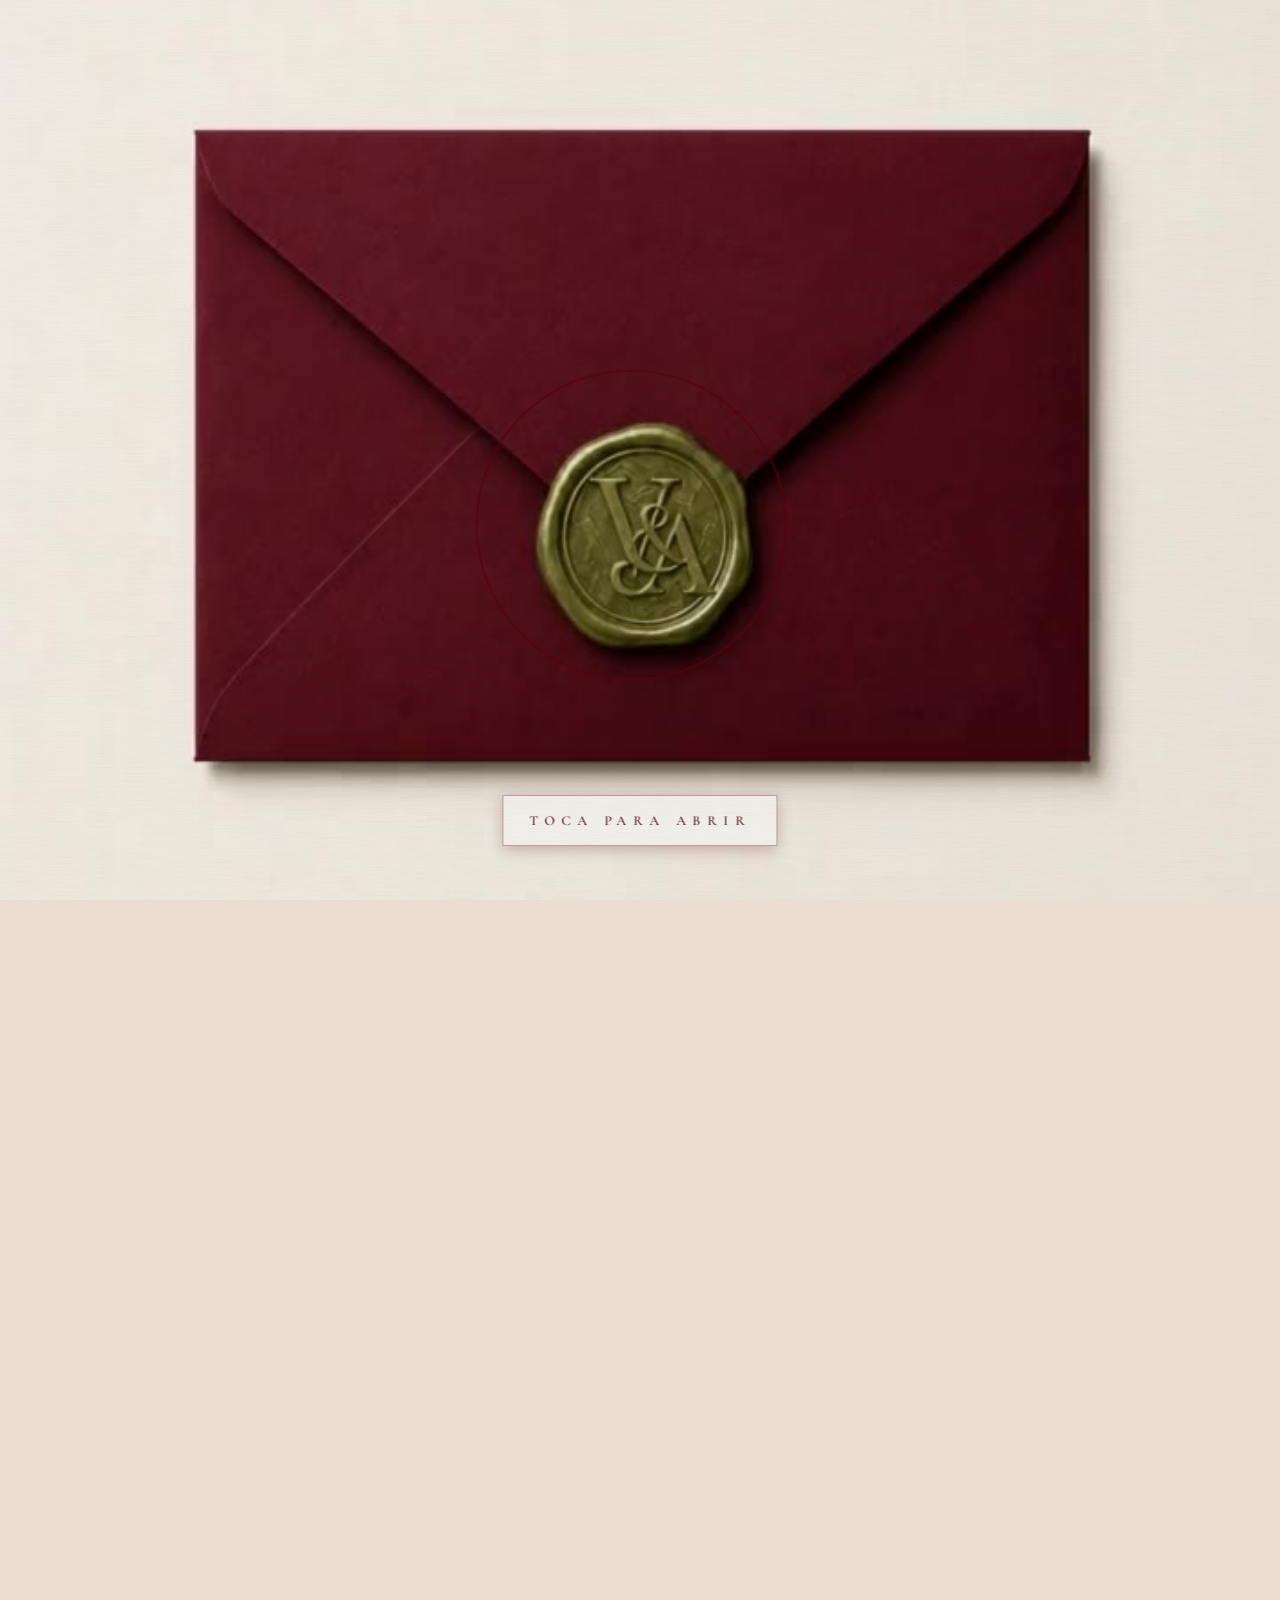
==== commit bc3288fe: "fix: playlist · link de grupo de Spotify para que puedan agregar canciones El link anterior era una " ====
--- a/index.html
+++ b/index.html
@@ -21,10 +21,10 @@
 <meta property="og:type"        content="website">
 <meta property="og:site_name"   content="Valeria &amp; Apolo">
 <meta property="og:locale"      content="es_GT">
-<meta property="og:url"         content="https://apoloalvaradoc-cmd.github.io/wedding-valeria-apolo/">
+<meta property="og:url"         content="https://valeria-y-apolo.vercel.app/">
 <meta property="og:title"       content="Valeria &amp; Apolo · 7 de noviembre 2026">
 <meta property="og:description" content="Nos casamos y queremos que seas parte. Abre tu invitación y confirma tu asistencia.">
-<meta property="og:image"       content="https://apoloalvaradoc-cmd.github.io/wedding-valeria-apolo/og-preview.jpg">
+<meta property="og:image"       content="https://valeria-y-apolo.vercel.app/og-preview.jpg">
 <meta property="og:image:type"  content="image/jpeg">
 <meta property="og:image:width"  content="1200">
 <meta property="og:image:height" content="630">
@@ -32,7 +32,7 @@
 <meta name="twitter:card"        content="summary_large_image">
 <meta name="twitter:title"       content="Valeria &amp; Apolo · 7 de noviembre 2026">
 <meta name="twitter:description" content="Nos casamos y queremos que seas parte. Abre tu invitación y confirma tu asistencia.">
-<meta name="twitter:image"       content="https://apoloalvaradoc-cmd.github.io/wedding-valeria-apolo/og-preview.jpg">
+<meta name="twitter:image"       content="https://valeria-y-apolo.vercel.app/og-preview.jpg">
 
 <link rel="preconnect" href="https://fonts.googleapis.com">
 <link rel="preconnect" href="https://fonts.gstatic.com" crossorigin>
@@ -1887,12 +1887,12 @@
         <div class="section-divider"></div>
       </div>
       <div class="playlist-card reveal">
-        <p class="playlist-quote">Ayúdanos a armar la playlist de la noche. Abre nuestra lista colaborativa en Spotify y agrega las canciones que no pueden faltar.</p>
-        <a class="playlist-spotify-btn" id="spotify-link" href="https://open.spotify.com/playlist/0spa88WzfvwaE0jiOu0FFX" target="_blank" rel="noreferrer">
+        <p class="playlist-quote">Ayúdanos a armar la playlist de la noche. Únete a nuestro grupo de Spotify y agrega las canciones que no pueden faltar.</p>
+        <a class="playlist-spotify-btn" id="spotify-link" href="https://spotify.link/dE22ccY9Z5b" target="_blank" rel="noreferrer">
           <svg width="16" height="16" viewBox="0 0 24 24" fill="currentColor"><path d="M12 2a10 10 0 100 20 10 10 0 000-20zm4.6 14.4c-.2.3-.6.4-.9.2-2.4-1.5-5.5-1.8-9.1-1-.3.1-.7-.1-.8-.5-.1-.3.1-.7.5-.8 4-.9 7.4-.5 10.1 1.2.3.2.4.6.2.9zm1.2-2.7c-.3.4-.7.5-1.1.3-2.8-1.7-7-2.2-10.3-1.2-.4.1-.9-.1-1-.5-.1-.4.1-.9.5-1 3.8-1.1 8.4-.6 11.6 1.4.4.2.5.7.3 1zm.1-2.8C14.6 8.9 8.8 8.7 5.6 9.7c-.5.2-1-.1-1.2-.6-.2-.5.1-1 .6-1.2 3.7-1.1 10.1-.9 14 1.3.4.3.6.9.3 1.3-.3.4-.9.6-1.4.3z"/></svg>
-          Abrir playlist en Spotify
+          Unirme al grupo de Spotify
         </a>
-        <div class="playlist-note">Se abre en Spotify · agrega tus canciones favoritas</div>
+        <div class="playlist-note">Se abre en Spotify · te unes al grupo y agregas tus canciones</div>
       </div>
     </div>
   </section>
@@ -2309,7 +2309,7 @@
   groomName: "Apolo",
   weddingDateISO: "2026-11-07T16:00:00-06:00",
   bankAccount: "1591672",
-  spotifyPlaylistUrl: "https://open.spotify.com/playlist/0spa88WzfvwaE0jiOu0FFX",
+  spotifyPlaylistUrl: "https://spotify.link/dE22ccY9Z5b",
   supabaseUrl: "https://psmaynxnphbfbtayzaeb.supabase.co",
   supabaseKey: "sb_publishable_vl2iawt4czQVfk53ACvxBg_TvkpUfI-",
 };
@@ -3018,11 +3018,14 @@
 /* Arma el formulario con lo que devolvió el RPC (venga del link o del buscador). */
 function montarInvitado(data) {
   const inv = {
-    id: data.id, token: data.token, nombre: data.nombre,
+    id: data.id, token: data.token || null, nombre: data.nombre,
     acompanantes: data.acompanantes || [], cupos: data.cupos,
     grupo: data.grupo, mesa: data.mesa, tipo: data.tipo,
   };
   state.selected = inv;
+  // El buscador ya no entrega token (evita que enumerando los ids alguien
+  // confirme por otro). Sin token se puede ver, no guardar.
+  state.puedeGuardar = !!inv.token;
 
   const prev = (data.rsvp && data.rsvp.actualizado_en) ? data.rsvp : null;
   state.existingRsvp = prev;
@@ -3183,6 +3186,9 @@
   const correo = (f.email || '').trim();
   if (correo && !/^[^\s@]+@[^\s@]+\.[^\s@]{2,}$/.test(correo)) {
     return showErr('Ese correo parece incompleto. Puedes corregirlo o dejarlo en blanco.');
+  }
+  if (!state.selected.token) {
+    return showErr('Para confirmar, abre el enlace personal que te llegó por WhatsApp. Si no lo encuentras, escríbenos y te lo reenviamos.');
   }
   const btn = $('#btn-submit'); btn.disabled = true;
   $('#submit-label').textContent = 'Enviando...';
